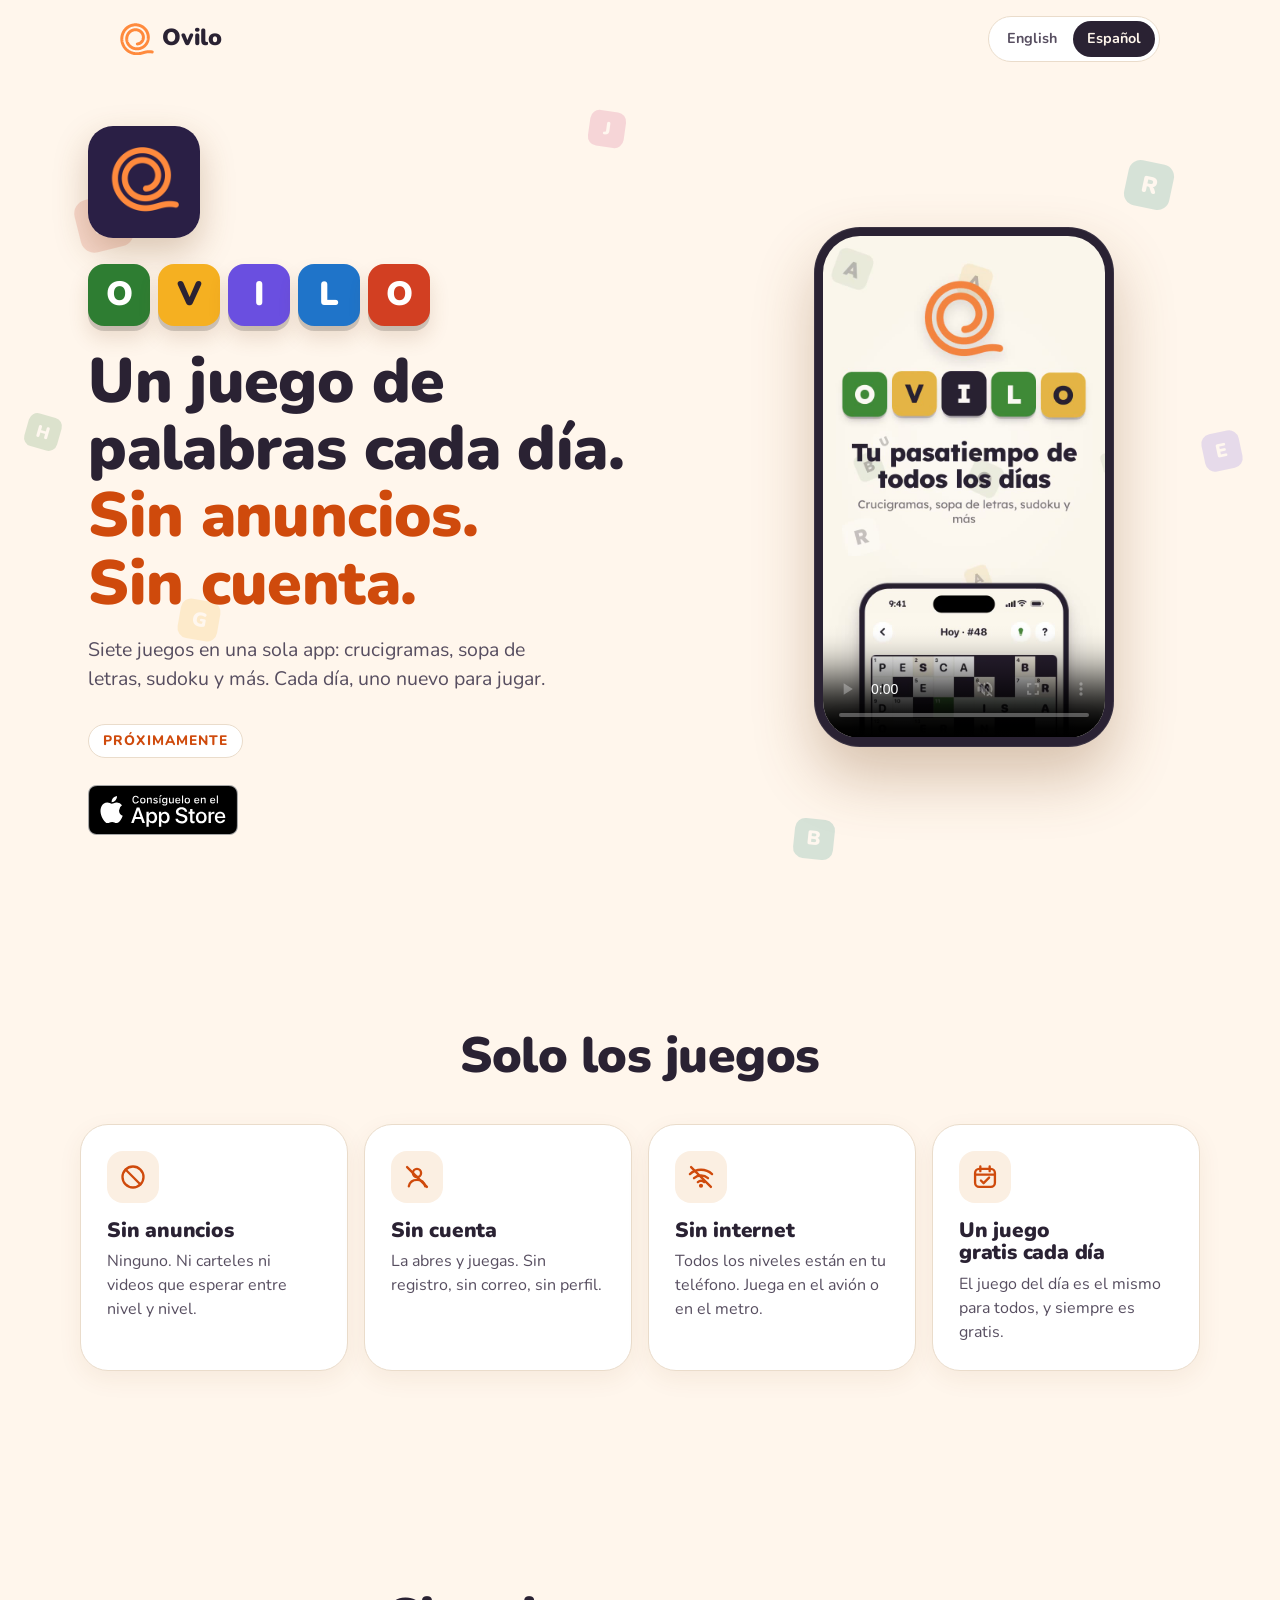
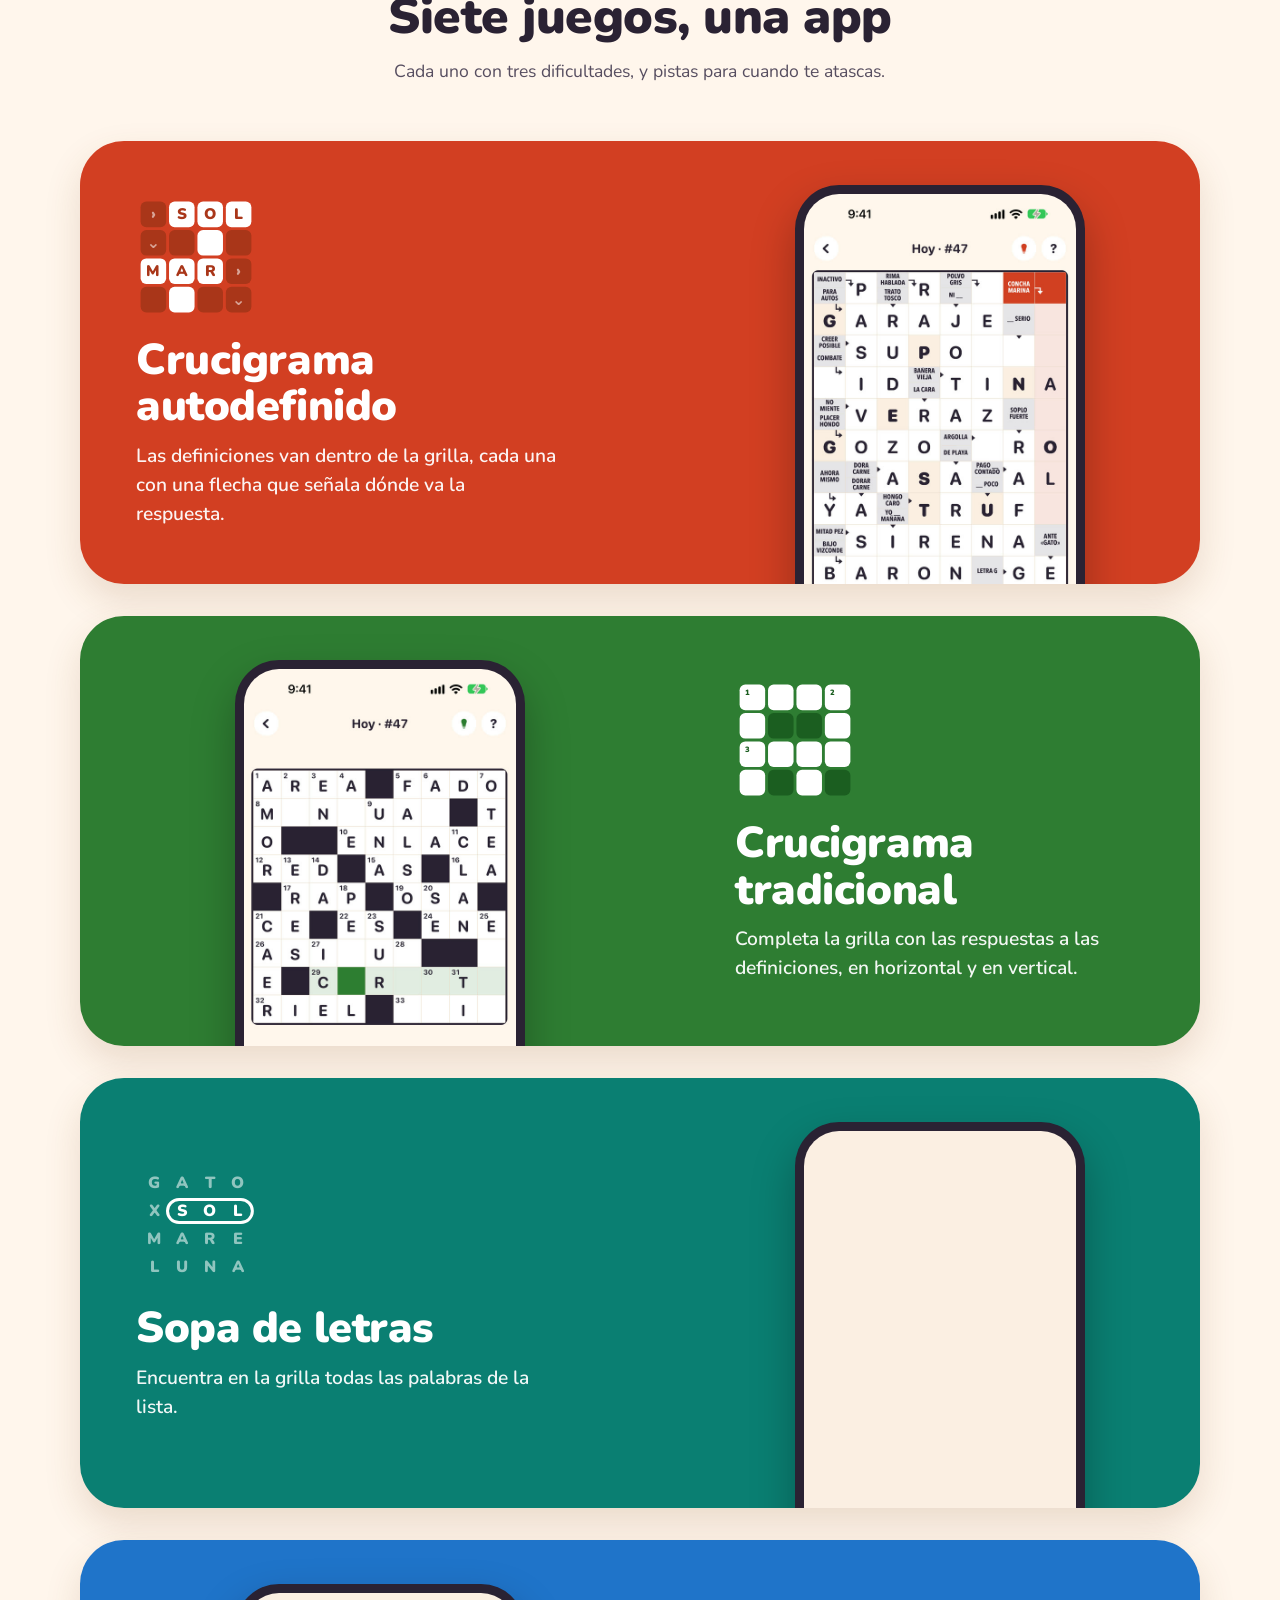
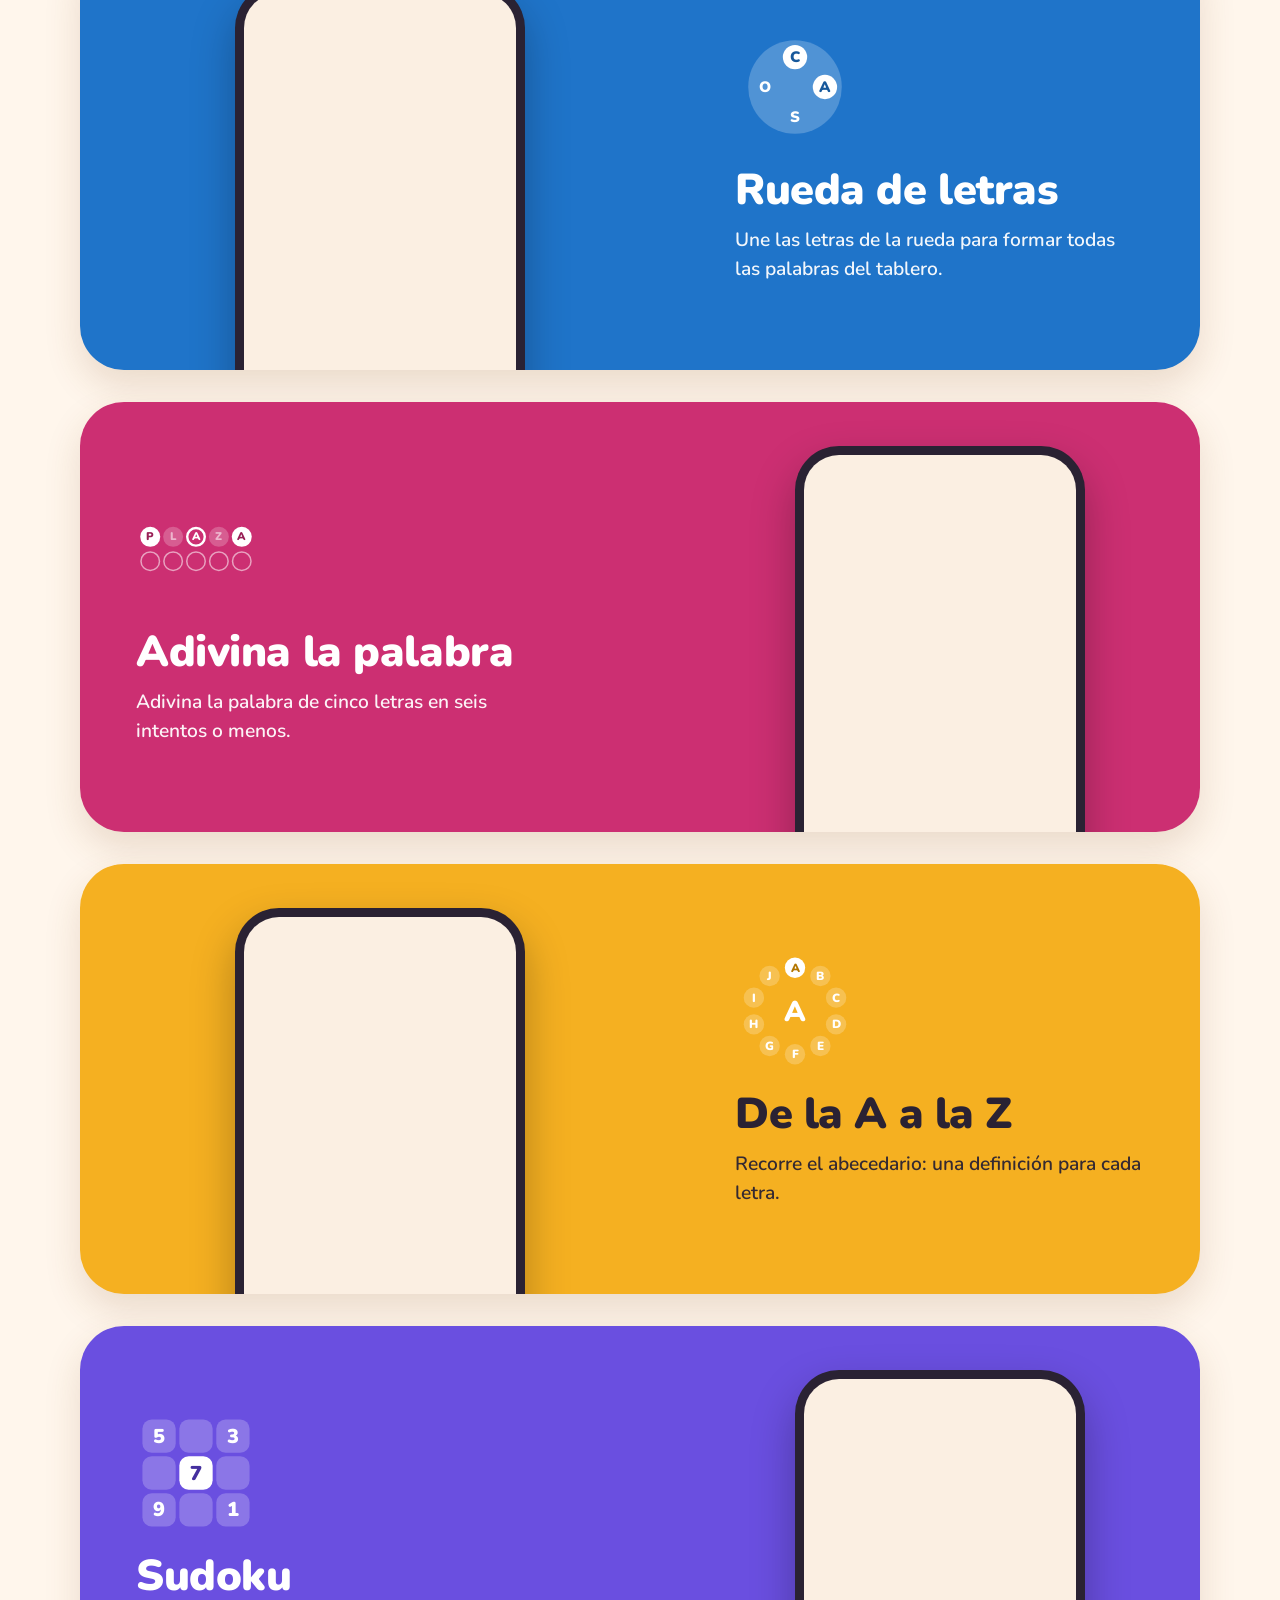
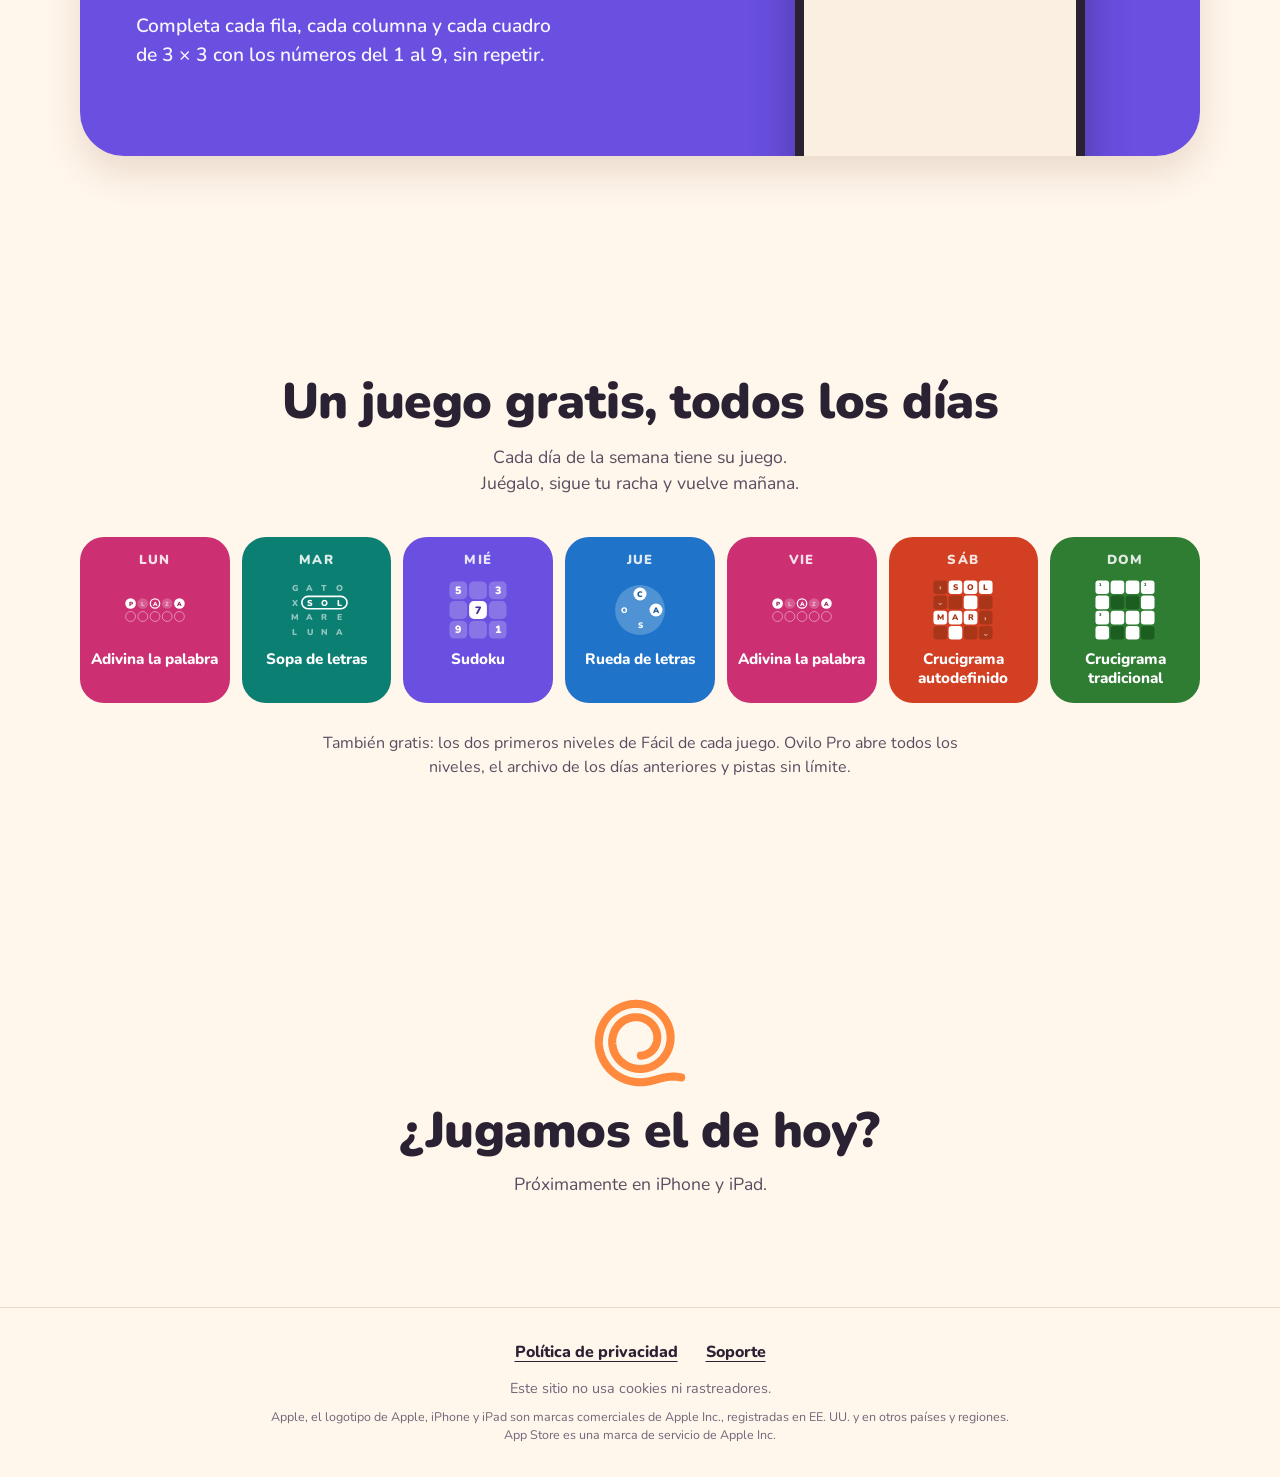
==== es/index.html @ 8417387c "Ovilo: sitio promocional en inglés y español (FO-580) Co-Authored-By: Claude Fable 5.2 <noreply@anth" ====
<!doctype html>
<html lang="es">
<head>
<meta charset="utf-8">
<meta name="viewport" content="width=device-width, initial-scale=1, viewport-fit=cover">
<title>Ovilo — Juegos de palabras para todos los días. Sin anuncios. Sin cuenta.</title>
<meta name="description" content="Siete juegos de palabras y números en una sola app para iPhone: crucigramas, sopa de letras, rueda de letras, adivina la palabra, de la A a la Z y sudoku. Sin anuncios, sin cuenta y sin internet.">
<meta name="theme-color" content="#FFF6EC" media="(prefers-color-scheme: light)">
<meta name="theme-color" content="#1A1622" media="(prefers-color-scheme: dark)">
<meta name="color-scheme" content="light dark">
<link rel="alternate" hreflang="en" href="https://ovilo.app/">
<link rel="alternate" hreflang="es" href="https://ovilo.app/es/">
<link rel="alternate" hreflang="x-default" href="https://ovilo.app/">
<meta property="og:type" content="website">
<meta property="og:title" content="Ovilo — Juegos de palabras para todos los días. Sin anuncios. Sin cuenta.">
<meta property="og:description" content="Siete juegos de palabras y números en una sola app para iPhone: crucigramas, sopa de letras, rueda de letras, adivina la palabra, de la A a la Z y sudoku. Sin anuncios, sin cuenta y sin internet.">
<meta property="og:image" content="https://ovilo.app/assets/img/og.png">
<meta name="twitter:card" content="summary_large_image">
<link rel="icon" href="../assets/img/favicon.png" type="image/png">
<link rel="apple-touch-icon" href="../assets/img/icon-180.png">
<link rel="preload" href="../assets/fonts/nunito-latin-wght-normal.woff2" as="font" type="font/woff2" crossorigin>
<link rel="stylesheet" href="../assets/site.css">
<script>
// El idioma del navegador manda la primera vez; después, el que la persona eligió en el selector.
(function () {
  var here = 'es', want;
  try { want = localStorage.getItem('ovilo-lang'); } catch (e) {}
  if (!want && here === 'en') want = /^es\b/i.test(navigator.language || '') ? 'es' : 'en';
  if (want && want !== here && !/[?&]stay\b/.test(location.search)) location.replace('../' + location.hash);
})();
</script>
</head>
<body>
<header class="top">
  <a class="brand" href="./" aria-label="Ovilo"><svg class="symbol" aria-hidden="true" focusable="false" xmlns="http://www.w3.org/2000/svg" viewBox="149 168 524 502"><path d="M416.0 490.6 L418.3 490.5 L420.7 490.3 L423.0 490.0 L425.3 489.7 L427.7 489.3 L430.0 488.9 L432.3 488.4 L434.7 487.8 L437.0 487.2 L439.3 486.5 L441.6 485.8 L443.9 485.0 L446.2 484.1 L448.4 483.2 L450.7 482.2 L452.9 481.2 L455.1 480.1 L457.3 478.9 L459.4 477.7 L461.5 476.4 L463.6 475.0 L465.7 473.6 L467.8 472.2 L469.8 470.7 L471.7 469.1 L473.7 467.5 L475.6 465.8 L477.5 464.1 L479.3 462.3 L481.1 460.5 L482.8 458.6 L484.5 456.6 L486.2 454.7 L487.8 452.6 L489.4 450.6 L490.9 448.4 L492.3 446.3 L493.7 444.1 L495.1 441.8 L496.4 439.5 L497.7 437.2 L498.8 434.8 L500.0 432.4 L501.1 430.0 L502.1 427.5 L503.0 425.0 L503.9 422.4 L504.8 419.9 L505.5 417.3 L506.2 414.7 L506.9 412.0 L507.4 409.3 L507.9 406.7 L508.4 403.9 L508.7 401.2 L509.0 398.5 L509.3 395.7 L509.4 392.9 L509.5 390.2 L509.6 387.4 L509.5 384.6 L509.4 381.8 L509.2 379.0 L508.9 376.2 L508.6 373.4 L508.2 370.5 L507.7 367.7 L507.1 365.0 L506.5 362.2 L505.8 359.4 L505.0 356.6 L504.2 353.9 L503.3 351.1 L502.3 348.4 L501.2 345.7 L500.1 343.0 L498.9 340.4 L497.6 337.7 L496.2 335.1 L494.8 332.5 L493.3 330.0 L491.8 327.5 L490.2 325.0 L488.5 322.5 L486.7 320.1 L484.9 317.8 L483.0 315.4 L481.1 313.1 L479.1 310.9 L477.0 308.7 L474.8 306.6 L472.7 304.5 L470.4 302.4 L468.1 300.4 L465.7 298.5 L463.3 296.6 L460.8 294.8 L458.3 293.0 L455.8 291.3 L453.1 289.7 L450.5 288.1 L447.7 286.6 L445.0 285.1 L442.2 283.7 L439.3 282.4 L436.5 281.2 L433.5 280.0 L430.6 278.9 L427.6 277.9 L424.6 276.9 L421.5 276.0 L418.4 275.2 L415.3 274.5 L412.2 273.9 L409.0 273.3 L405.8 272.8 L402.6 272.4 L399.4 272.1 L396.2 271.8 L392.9 271.6 L389.7 271.6 L386.4 271.6 L383.2 271.6 L379.9 271.8 L376.6 272.0 L373.3 272.4 L370.1 272.8 L366.8 273.3 L363.5 273.9 L360.3 274.5 L357.0 275.3 L353.8 276.1 L350.6 277.1 L347.4 278.1 L344.2 279.1 L341.0 280.3 L337.9 281.6 L334.8 282.9 L331.7 284.3 L328.6 285.8 L325.6 287.4 L322.6 289.1 L319.7 290.8 L316.8 292.6 L313.9 294.5 L311.1 296.5 L308.3 298.5 L305.6 300.6 L302.9 302.8 L300.2 305.1 L297.6 307.4 L295.1 309.8 L292.6 312.3 L290.2 314.9 L287.9 317.5 L285.6 320.2 L283.4 322.9 L281.2 325.7 L279.1 328.6 L277.1 331.5 L275.1 334.4 L273.2 337.5 L271.4 340.6 L269.7 343.7 L268.0 346.9 L266.4 350.1 L264.9 353.4 L263.5 356.7 L262.2 360.1 L260.9 363.5 L259.8 366.9 L258.7 370.4 L257.7 373.9 L256.8 377.5 L255.9 381.0 L255.2 384.6 L254.6 388.3 L254.0 391.9 L253.5 395.6 L253.2 399.3 L252.9 403.0 L252.7 406.7 L252.6 410.4 L252.6 414.2 L252.7 417.9 L252.9 421.7 L253.2 425.4 L253.6 429.2 L254.1 432.9 L254.7 436.6 L255.3 440.4 L256.1 444.1 L257.0 447.8 L257.9 451.5 L259.0 455.2 L260.2 458.8 L261.4 462.4 L262.7 466.0 L264.2 469.6 L265.7 473.1 L267.3 476.7 L269.0 480.1 L270.8 483.6 L272.7 487.0 L274.7 490.3 L276.8 493.6 L279.0 496.9 L281.2 500.1 L283.5 503.3 L285.9 506.4 L288.4 509.4 L291.0 512.4 L293.7 515.4 L296.4 518.2 L299.2 521.0 L302.1 523.8 L305.1 526.4 L308.1 529.0 L311.2 531.6 L314.4 534.0 L317.7 536.4 L321.0 538.7 L324.3 540.9 L327.8 543.0 L331.3 545.1 L334.8 547.0 L338.4 548.9 L342.1 550.7 L345.8 552.4 L349.6 554.0 L353.4 555.5 L357.2 556.9 L361.1 558.3 L365.0 559.5 L369.0 560.6 L373.0 561.7 L377.0 562.6 L381.1 563.4 L385.2 564.1 L389.3 564.8 L393.5 565.3 L397.6 565.7 L401.8 566.0 L406.0 566.2 L410.2 566.3 L414.4 566.3 L418.6 566.2 L422.8 566.0 L427.1 565.7 L431.3 565.2 L435.5 564.7 L439.7 564.0 L443.9 563.3 L448.1 562.4 L452.3 561.4 L456.4 560.3 L460.5 559.2 L464.6 557.9 L468.7 556.5 L472.8 555.0 L476.8 553.4 L480.8 551.6 L484.7 549.8 L488.6 547.9 L492.5 545.9 L496.3 543.8 L500.0 541.5 L503.8 539.2 L507.4 536.8 L511.0 534.3 L514.6 531.7 L518.1 529.0 L521.5 526.2 L524.8 523.3 L528.1 520.3 L531.3 517.3 L534.5 514.1 L537.5 510.9 L540.5 507.6 L543.4 504.2 L546.3 500.7 L549.0 497.2 L551.7 493.5 L554.2 489.8 L556.7 486.1 L559.1 482.2 L561.4 478.3 L563.6 474.4 L565.7 470.4 L567.7 466.3 L569.6 462.1 L571.4 457.9 L573.1 453.7 L574.7 449.4 L576.2 445.1 L577.6 440.7 L578.8 436.3 L580.0 431.8 L581.0 427.3 L582.0 422.8 L582.8 418.2 L583.5 413.6 L584.1 409.0 L584.5 404.4 L584.9 399.7 L585.1 395.1 L585.3 390.4 L585.3 385.7 L585.2 381.0 L584.9 376.3 L584.6 371.6 L584.1 366.9 L583.5 362.3 L582.8 357.6 L582.0 352.9 L581.0 348.3 L579.9 343.6 L578.7 339.0 L577.4 334.4 L576.0 329.9 L574.5 325.3 L572.8 320.8 L571.0 316.4 L569.2 312.0 L567.2 307.6 L565.0 303.2 L562.8 299.0 L560.5 294.7 L558.0 290.5 L555.5 286.4 L552.8 282.4 L550.0 278.4 L547.1 274.4 L544.1 270.6 L541.1 266.8 L537.9 263.0 L534.6 259.4 L531.2 255.8 L527.7 252.3 L524.2 248.9 L520.5 245.6 L516.8 242.4 L513.0 239.2 L509.0 236.2 L505.0 233.2 L501.0 230.4 L496.8 227.6 L492.6 225.0 L488.3 222.4 L483.9 220.0 L479.5 217.6 L475.0 215.4 L470.4 213.3 L465.8 211.3 L461.1 209.4 L456.4 207.6 L451.6 206.0 L446.8 204.5 L441.9 203.0 L437.0 201.8 L432.0 200.6 L427.0 199.5 L422.0 198.6 L416.9 197.8 L411.9 197.2 L406.8 196.6 L401.6 196.2 L396.5 195.9 L391.4 195.8 L386.2 195.8 L381.0 195.9 L375.9 196.1 L370.7 196.5 L365.5 197.0 L360.4 197.6 L355.2 198.4 L350.1 199.3 L345.0 200.3 L339.9 201.5 L334.8 202.8 L329.7 204.2 L324.7 205.7 L319.7 207.4 L314.8 209.2 L309.9 211.1 L305.0 213.2 L300.2 215.4 L295.4 217.7 L290.7 220.1 L286.0 222.7 L281.4 225.3 L276.9 228.1 L272.4 231.0 L268.0 234.1 L263.7 237.2 L259.4 240.5 L255.3 243.8 L251.2 247.3 L247.1 250.9 L243.2 254.6 L239.4 258.4 L235.6 262.3 L232.0 266.3 L228.4 270.4 L225.0 274.5 L221.6 278.8 L218.3 283.2 L215.2 287.6 L212.2 292.2 L209.2 296.8 L206.4 301.5 L203.7 306.3 L201.2 311.1 L198.7 316.0 L196.4 321.0 L194.2 326.1 L192.1 331.2 L190.1 336.3 L188.3 341.6 L186.6 346.8 L185.0 352.2 L183.6 357.5 L182.3 362.9 L181.1 368.4 L180.1 373.9 L179.2 379.4 L178.4 384.9 L177.8 390.5 L177.4 396.1 L177.0 401.7 L176.8 407.3 L176.8 413.0 L176.9 418.6 L177.1 424.3 L177.5 429.9 L178.0 435.5 L178.7 441.2 L179.5 446.8 L180.4 452.4 L181.5 458.0 L182.8 463.6 L184.2 469.1 L185.7 474.6 L187.3 480.1 L189.1 485.6 L191.1 491.0 L193.2 496.3 L195.4 501.6 L197.7 506.9 L200.2 512.1 L202.9 517.3 L205.6 522.3 L208.5 527.4 L211.5 532.3 L214.7 537.2 L217.9 542.0 L221.3 546.8 L224.9 551.4 L228.5 556.0 L232.3 560.4 L236.1 564.8 L240.1 569.1 L244.2 573.3 L248.5 577.4 L252.8 581.4 L257.2 585.3 L261.7 589.1 L266.4 592.8 L271.1 596.3 L275.9 599.8 L280.8 603.1 L285.8 606.3 L290.9 609.4 L296.1 612.3 L301.4 615.2 L306.7 617.9 L312.1 620.4 L317.6 622.8 L323.1 625.1 L328.7 627.3 L334.4 629.3 L340.1 631.2 L345.9 632.9 L351.7 634.5 L357.5 635.9 L363.5 637.2 L369.4 638.4 L375.4 639.4 L381.4 640.2 L387.4 640.9 L393.5 641.5 L399.6 641.9 L405.7 642.1 L411.8 642.2 L417.9 642.1 L424.0 641.9 L430.1 641.5 L436.3 641.0 L442.4 640.3 L445.3 639.9 L448.3 639.5 L451.3 639.1 L454.2 638.6 L457.2 638.1 L460.2 637.6 L463.1 637.0 L466.0 636.4 L469.0 635.8 L471.9 635.2 L474.8 634.5 L477.8 633.8 L480.7 633.1 L483.6 632.4 L486.5 631.7 L489.4 630.9 L492.3 630.2 L495.2 629.4 L498.1 628.6 L501.0 627.8 L503.9 627.0 L506.8 626.2 L509.7 625.4 L512.5 624.5 L515.4 623.7 L518.3 622.9 L521.2 622.1 L524.1 621.3 L527.0 620.5 L529.9 619.8 L532.8 619.1 L535.7 618.3 L538.6 617.7 L541.6 617.0 L544.5 616.4 L547.4 615.7 L550.4 615.2 L553.3 614.6 L556.3 614.1 L559.2 613.6 L562.2 613.1 L565.2 612.6 L568.1 612.2 L571.1 611.8 L574.1 611.5 L577.1 611.2 L580.1 610.9 L583.1 610.7 L586.1 610.4 L589.0 610.3 L592.0 610.1 L595.0 610.0 L598.0 610.0 L601.0 610.0 L604.0 610.0 L607.0 610.1 L610.0 610.2 L613.0 610.3 L616.0 610.5 L619.0 610.8 L622.0 611.1 L625.0 611.4 L628.0 611.8 L630.9 612.2 L633.9 612.7 L636.8 613.3 L639.8 613.8 L642.7 614.5 L645.6 615.2" fill="none" stroke="currentColor" stroke-width="46" stroke-linecap="round" stroke-linejoin="round"></path></svg><span>Ovilo</span></a>
  <nav class="langs" aria-label="Idioma">
    <a href="../" data-lang="en" lang="en">English</a>
    <a href="./" data-lang="es" lang="es" aria-current="page">Español</a>
  </nav>
</header>

<main>
  <section class="hero">
    <div class="floaters" aria-hidden="true"><span style="left:6%;top:14%;--s:54px;--r:-14deg;--g:#D23F22;--d:0s">A</span><span style="left:88%;top:10%;--s:46px;--r:12deg;--g:#0A7F72;--d:-1.7s">R</span><span style="left:14%;top:62%;--s:40px;--r:10deg;--g:#F5B021;--d:-3.4s">G</span><span style="left:80%;top:70%;--s:52px;--r:-9deg;--g:#1F74C9;--d:-5.1s">U</span><span style="left:46%;top:4%;--s:36px;--r:8deg;--g:#CC2F72;--d:-6.8s">J</span><span style="left:94%;top:42%;--s:38px;--r:-12deg;--g:#6A4FE0;--d:-8.5s">E</span><span style="left:2%;top:40%;--s:34px;--r:16deg;--g:#2E7D32;--d:-10.2s">H</span><span style="left:62%;top:88%;--s:40px;--r:6deg;--g:#0A7F72;--d:-11.9s">B</span></div>
    <div class="hero-text">
      <img class="app-icon" src="../assets/img/icon-256.png" width="112" height="112" alt="">
      <p class="wordmark" aria-label="Ovilo"><span aria-hidden="true" style="--g:#2E7D32;--on:#FFFFFF;--i:0">O</span><span aria-hidden="true" style="--g:#F5B021;--on:#2A2233;--i:1">V</span><span aria-hidden="true" style="--g:#6A4FE0;--on:#FFFFFF;--i:2">I</span><span aria-hidden="true" style="--g:#1F74C9;--on:#FFFFFF;--i:3">L</span><span aria-hidden="true" style="--g:#D23F22;--on:#FFFFFF;--i:4">O</span></p>
      <h1><span>Un juego de palabras cada día.</span> <span class="accent">Sin anuncios.</span> <span class="accent">Sin cuenta.</span></h1>
      <p class="sub">Siete juegos en una sola app: crucigramas, sopa de letras, sudoku y más. Cada día, uno nuevo para jugar.</p>
      <div class="store" aria-label="Próximamente en iPhone y iPad."><span class="soon">Próximamente</span><img class="badge" src="../assets/img/app-store-badge-es.svg" width="150" height="50" alt="Descárgalo en el App Store"></div>
    </div>
    <div class="hero-video">
      <div class="phone"><video class="screen" src="../assets/video/ovilo-promo-es.mp4" poster="../assets/video/poster.jpg" width="720" height="1280" autoplay muted loop playsinline controls preload="metadata" aria-label="Ovilo en 30 segundos"></video></div>
      
    </div>
  </section>

  <section class="why">
    <h2 class="reveal">Solo los juegos</h2>
    <ul class="why-grid">
      <li class="reveal" style="--i:0"><span class="why-icon"><svg viewBox="0 0 24 24" aria-hidden="true" focusable="false" fill="none" stroke="currentColor" stroke-width="2" stroke-linecap="round" stroke-linejoin="round"><circle cx="12" cy="12" r="9"/><path d="M5.6 5.6l12.8 12.8"/></svg></span><h3>Sin anuncios</h3><p>Ninguno. Ni carteles ni videos que esperar entre nivel y nivel.</p></li>
      <li class="reveal" style="--i:1"><span class="why-icon"><svg viewBox="0 0 24 24" aria-hidden="true" focusable="false" fill="none" stroke="currentColor" stroke-width="2" stroke-linecap="round" stroke-linejoin="round"><circle cx="12" cy="8.5" r="3.5"/><path d="M5 20c.8-3.6 3.6-5.5 7-5.5s6.2 1.9 7 5.5"/><path d="M3.5 3.5l17 17"/></svg></span><h3>Sin cuenta</h3><p>La abres y juegas. Sin registro, sin correo, sin perfil.</p></li>
      <li class="reveal" style="--i:2"><span class="why-icon"><svg viewBox="0 0 24 24" aria-hidden="true" focusable="false" fill="none" stroke="currentColor" stroke-width="2" stroke-linecap="round" stroke-linejoin="round"><path d="M2.5 9.5a14 14 0 0 1 19 0"/><path d="M6 13a9 9 0 0 1 12 0"/><path d="M9.3 16.4a4.2 4.2 0 0 1 5.4 0"/><circle cx="12" cy="19.5" r=".8" fill="currentColor"/><path d="M3.5 3.5l17 17"/></svg></span><h3>Sin internet</h3><p>Todos los niveles están en tu teléfono. Juega en el avión o en el metro.</p></li>
      <li class="reveal" style="--i:3"><span class="why-icon"><svg viewBox="0 0 24 24" aria-hidden="true" focusable="false" fill="none" stroke="currentColor" stroke-width="2" stroke-linecap="round" stroke-linejoin="round"><rect x="3.5" y="5" width="17" height="15.5" rx="3.5"/><path d="M8 3v4M16 3v4M3.5 10h17"/><path d="M8.5 15l2.3 2.3 4.7-4.8"/></svg></span><h3>Un juego gratis cada día</h3><p>El juego del día es el mismo para todos, y siempre es gratis.</p></li>
    </ul>
  </section>

  <section class="games">
    <h2 class="reveal">Siete juegos, una app</h2>
    <p class="lead reveal">Cada uno con tres dificultades, y pistas para cuando te atascas.</p>
    <div class="game-list">
      <article class="game reveal" style="--g:#D23F22;--deep:#A93619;--on:#FFFFFF">
        <div class="game-text">
          <svg class="art" viewBox="0 0 120 120" aria-hidden="true" focusable="false"><rect x="4.62" y="4.62" width="25.53" height="25.53" rx="5.62" fill="#A93619"/><text x="17.38" y="17.38" font-size="15.83" fill="rgba(255,255,255,.55)" text-anchor="middle" dominant-baseline="central">›</text><rect x="33.03" y="4.62" width="25.53" height="25.53" rx="5.62" fill="#FFFFFF"/><text x="45.79" y="17.38" font-size="15.32" fill="#A93619" text-anchor="middle" dominant-baseline="central">S</text><rect x="61.44" y="4.62" width="25.53" height="25.53" rx="5.62" fill="#FFFFFF"/><text x="74.21" y="17.38" font-size="15.32" fill="#A93619" text-anchor="middle" dominant-baseline="central">O</text><rect x="89.85" y="4.62" width="25.53" height="25.53" rx="5.62" fill="#FFFFFF"/><text x="102.62" y="17.38" font-size="15.32" fill="#A93619" text-anchor="middle" dominant-baseline="central">L</text><rect x="4.62" y="33.03" width="25.53" height="25.53" rx="5.62" fill="#A93619"/><text x="17.38" y="45.79" font-size="15.83" fill="rgba(255,255,255,.55)" text-anchor="middle" dominant-baseline="central">⌄</text><rect x="33.03" y="33.03" width="25.53" height="25.53" rx="5.62" fill="#A93619"/><rect x="61.44" y="33.03" width="25.53" height="25.53" rx="5.62" fill="#FFFFFF"/><rect x="89.85" y="33.03" width="25.53" height="25.53" rx="5.62" fill="#A93619"/><rect x="4.62" y="61.44" width="25.53" height="25.53" rx="5.62" fill="#FFFFFF"/><text x="17.38" y="74.21" font-size="15.32" fill="#A93619" text-anchor="middle" dominant-baseline="central">M</text><rect x="33.03" y="61.44" width="25.53" height="25.53" rx="5.62" fill="#FFFFFF"/><text x="45.79" y="74.21" font-size="15.32" fill="#A93619" text-anchor="middle" dominant-baseline="central">A</text><rect x="61.44" y="61.44" width="25.53" height="25.53" rx="5.62" fill="#FFFFFF"/><text x="74.21" y="74.21" font-size="15.32" fill="#A93619" text-anchor="middle" dominant-baseline="central">R</text><rect x="89.85" y="61.44" width="25.53" height="25.53" rx="5.62" fill="#A93619"/><text x="102.62" y="74.21" font-size="15.83" fill="rgba(255,255,255,.55)" text-anchor="middle" dominant-baseline="central">›</text><rect x="4.62" y="89.85" width="25.53" height="25.53" rx="5.62" fill="#A93619"/><rect x="33.03" y="89.85" width="25.53" height="25.53" rx="5.62" fill="#FFFFFF"/><rect x="61.44" y="89.85" width="25.53" height="25.53" rx="5.62" fill="#A93619"/><rect x="89.85" y="89.85" width="25.53" height="25.53" rx="5.62" fill="#A93619"/><text x="102.62" y="102.62" font-size="15.83" fill="rgba(255,255,255,.55)" text-anchor="middle" dominant-baseline="central">⌄</text></svg>
          <h3>Crucigrama autodefinido</h3>
          <p>Las definiciones van dentro de la grilla, cada una con una flecha que señala dónde va la respuesta.</p>
        </div>
        <div class="game-shot">
          <div class="phone"><img class="screen" src="../assets/shots/es/crosswordAuto.jpg" width="600" height="1304" loading="lazy" decoding="async" alt="Ovilo en el iPhone: Crucigrama autodefinido"></div>
        </div>
      </article>
      <article class="game reveal flip" style="--g:#2E7D32;--deep:#1B5E20;--on:#FFFFFF">
        <div class="game-text">
          <svg class="art" viewBox="0 0 120 120" aria-hidden="true" focusable="false"><rect x="4.62" y="4.62" width="25.53" height="25.53" rx="5.62" fill="#FFFFFF"/><text x="12.28" y="12.28" font-size="7.66" fill="#1B5E20" text-anchor="middle" dominant-baseline="central">1</text><rect x="33.03" y="4.62" width="25.53" height="25.53" rx="5.62" fill="#FFFFFF"/><rect x="61.44" y="4.62" width="25.53" height="25.53" rx="5.62" fill="#FFFFFF"/><rect x="89.85" y="4.62" width="25.53" height="25.53" rx="5.62" fill="#FFFFFF"/><text x="97.51" y="12.28" font-size="7.66" fill="#1B5E20" text-anchor="middle" dominant-baseline="central">2</text><rect x="4.62" y="33.03" width="25.53" height="25.53" rx="5.62" fill="#FFFFFF"/><rect x="33.03" y="33.03" width="25.53" height="25.53" rx="5.62" fill="#1B5E20"/><rect x="61.44" y="33.03" width="25.53" height="25.53" rx="5.62" fill="#1B5E20"/><rect x="89.85" y="33.03" width="25.53" height="25.53" rx="5.62" fill="#FFFFFF"/><rect x="4.62" y="61.44" width="25.53" height="25.53" rx="5.62" fill="#FFFFFF"/><text x="12.28" y="69.1" font-size="7.66" fill="#1B5E20" text-anchor="middle" dominant-baseline="central">3</text><rect x="33.03" y="61.44" width="25.53" height="25.53" rx="5.62" fill="#FFFFFF"/><rect x="61.44" y="61.44" width="25.53" height="25.53" rx="5.62" fill="#FFFFFF"/><rect x="89.85" y="61.44" width="25.53" height="25.53" rx="5.62" fill="#FFFFFF"/><rect x="4.62" y="89.85" width="25.53" height="25.53" rx="5.62" fill="#FFFFFF"/><rect x="33.03" y="89.85" width="25.53" height="25.53" rx="5.62" fill="#1B5E20"/><rect x="61.44" y="89.85" width="25.53" height="25.53" rx="5.62" fill="#FFFFFF"/><rect x="89.85" y="89.85" width="25.53" height="25.53" rx="5.62" fill="#1B5E20"/></svg>
          <h3>Crucigrama tradicional</h3>
          <p>Completa la grilla con las respuestas a las definiciones, en horizontal y en vertical.</p>
        </div>
        <div class="game-shot">
          <div class="phone"><img class="screen" src="../assets/shots/es/crosswordClassic.jpg" width="600" height="1304" loading="lazy" decoding="async" alt="Ovilo en el iPhone: Crucigrama tradicional"></div>
        </div>
      </article>
      <article class="game reveal" style="--g:#0A7F72;--deep:#086358;--on:#FFFFFF">
        <div class="game-text">
          <svg class="art" viewBox="0 0 120 120" aria-hidden="true" focusable="false"><text x="18.17" y="18.17" font-size="16.17" fill="rgba(255,255,255,.55)" text-anchor="middle" dominant-baseline="central">G</text><text x="46.06" y="18.17" font-size="16.17" fill="rgba(255,255,255,.55)" text-anchor="middle" dominant-baseline="central">A</text><text x="73.94" y="18.17" font-size="16.17" fill="rgba(255,255,255,.55)" text-anchor="middle" dominant-baseline="central">T</text><text x="101.83" y="18.17" font-size="16.17" fill="rgba(255,255,255,.55)" text-anchor="middle" dominant-baseline="central">O</text><text x="18.17" y="46.06" font-size="16.17" fill="rgba(255,255,255,.55)" text-anchor="middle" dominant-baseline="central">X</text><text x="46.06" y="46.06" font-size="16.17" fill="#FFFFFF" text-anchor="middle" dominant-baseline="central">S</text><text x="73.94" y="46.06" font-size="16.17" fill="#FFFFFF" text-anchor="middle" dominant-baseline="central">O</text><text x="101.83" y="46.06" font-size="16.17" fill="#FFFFFF" text-anchor="middle" dominant-baseline="central">L</text><text x="18.17" y="73.94" font-size="16.17" fill="rgba(255,255,255,.55)" text-anchor="middle" dominant-baseline="central">M</text><text x="46.06" y="73.94" font-size="16.17" fill="rgba(255,255,255,.55)" text-anchor="middle" dominant-baseline="central">A</text><text x="73.94" y="73.94" font-size="16.17" fill="rgba(255,255,255,.55)" text-anchor="middle" dominant-baseline="central">R</text><text x="101.83" y="73.94" font-size="16.17" fill="rgba(255,255,255,.55)" text-anchor="middle" dominant-baseline="central">E</text><text x="18.17" y="101.83" font-size="16.17" fill="rgba(255,255,255,.55)" text-anchor="middle" dominant-baseline="central">L</text><text x="46.06" y="101.83" font-size="16.17" fill="rgba(255,255,255,.55)" text-anchor="middle" dominant-baseline="central">U</text><text x="73.94" y="101.83" font-size="16.17" fill="rgba(255,255,255,.55)" text-anchor="middle" dominant-baseline="central">N</text><text x="101.83" y="101.83" font-size="16.17" fill="rgba(255,255,255,.55)" text-anchor="middle" dominant-baseline="central">A</text><rect x="31.51" y="34.51" width="84.86" height="23.09" rx="11.54" fill="none" stroke="#FFFFFF" stroke-width="3"/></svg>
          <h3>Sopa de letras</h3>
          <p>Encuentra en la grilla todas las palabras de la lista.</p>
        </div>
        <div class="game-shot">
          <div class="phone"><img class="screen" src="../assets/shots/es/wordsearch.jpg" width="600" height="1304" loading="lazy" decoding="async" alt="Ovilo en el iPhone: Sopa de letras"></div>
        </div>
      </article>
      <article class="game reveal flip" style="--g:#1F74C9;--deep:#17589B;--on:#FFFFFF">
        <div class="game-text">
          <svg class="art" viewBox="0 0 120 120" aria-hidden="true" focusable="false"><circle cx="60" cy="60" r="46.8" fill="rgba(255,255,255,.22)"/><circle cx="60" cy="30.05" r="12.17" fill="#FFFFFF"/><text x="60" y="30.05" font-size="15.09" fill="#17589B" text-anchor="middle" dominant-baseline="central">C</text><circle cx="89.95" cy="60" r="12.17" fill="#FFFFFF"/><text x="89.95" y="60" font-size="15.09" fill="#17589B" text-anchor="middle" dominant-baseline="central">A</text><text x="60" y="89.95" font-size="15.09" fill="#FFFFFF" text-anchor="middle" dominant-baseline="central">S</text><text x="30.05" y="60" font-size="15.09" fill="#FFFFFF" text-anchor="middle" dominant-baseline="central">O</text></svg>
          <h3>Rueda de letras</h3>
          <p>Une las letras de la rueda para formar todas las palabras del tablero.</p>
        </div>
        <div class="game-shot">
          <div class="phone"><img class="screen" src="../assets/shots/es/wordconnect.jpg" width="600" height="1304" loading="lazy" decoding="async" alt="Ovilo en el iPhone: Rueda de letras"></div>
        </div>
      </article>
      <article class="game reveal" style="--g:#CC2F72;--deep:#981F55;--on:#FFFFFF">
        <div class="game-text">
          <svg class="art" viewBox="0 0 120 120" aria-hidden="true" focusable="false"><circle cx="14.24" cy="47.84" r="10" fill="#FFFFFF"/><text x="14.24" y="47.84" font-size="11.2" fill="#981F55" text-anchor="middle" dominant-baseline="central">P</text><circle cx="14.24" cy="72.16" r="9.25" fill="none" stroke="rgba(255,255,255,.55)" stroke-width="1.5"/><circle cx="37.12" cy="47.84" r="10" fill="rgba(255,255,255,.22)"/><text x="37.12" y="47.84" font-size="11.2" fill="rgba(255,255,255,.55)" text-anchor="middle" dominant-baseline="central">L</text><circle cx="37.12" cy="72.16" r="9.25" fill="none" stroke="rgba(255,255,255,.55)" stroke-width="1.5"/><circle cx="60" cy="47.84" r="8.8" fill="none" stroke="#FFFFFF" stroke-width="2.4"/><text x="60" y="47.84" font-size="11.2" fill="#FFFFFF" text-anchor="middle" dominant-baseline="central">A</text><circle cx="60" cy="72.16" r="9.25" fill="none" stroke="rgba(255,255,255,.55)" stroke-width="1.5"/><circle cx="82.88" cy="47.84" r="10" fill="rgba(255,255,255,.22)"/><text x="82.88" y="47.84" font-size="11.2" fill="rgba(255,255,255,.55)" text-anchor="middle" dominant-baseline="central">Z</text><circle cx="82.88" cy="72.16" r="9.25" fill="none" stroke="rgba(255,255,255,.55)" stroke-width="1.5"/><circle cx="105.76" cy="47.84" r="10" fill="#FFFFFF"/><text x="105.76" y="47.84" font-size="11.2" fill="#981F55" text-anchor="middle" dominant-baseline="central">A</text><circle cx="105.76" cy="72.16" r="9.25" fill="none" stroke="rgba(255,255,255,.55)" stroke-width="1.5"/></svg>
          <h3>Adivina la palabra</h3>
          <p>Adivina la palabra de cinco letras en seis intentos o menos.</p>
        </div>
        <div class="game-shot">
          <div class="phone"><img class="screen" src="../assets/shots/es/wordguess.jpg" width="600" height="1304" loading="lazy" decoding="async" alt="Ovilo en el iPhone: Adivina la palabra"></div>
        </div>
      </article>
      <article class="game reveal flip" style="--g:#F5B021;--deep:#B37600;--on:#2A2233">
        <div class="game-text">
          <svg class="art" viewBox="0 0 120 120" aria-hidden="true" focusable="false"><circle cx="60" cy="16.8" r="10.2" fill="#FFFFFF"/><text x="60" y="16.8" font-size="11.83" fill="#B37600" text-anchor="middle" dominant-baseline="central">A</text><circle cx="85.39" cy="25.05" r="10.2" fill="rgba(255,255,255,.22)"/><text x="85.39" y="25.05" font-size="11.83" fill="#FFFFFF" text-anchor="middle" dominant-baseline="central">B</text><circle cx="101.09" cy="46.65" r="10.2" fill="rgba(255,255,255,.22)"/><text x="101.09" y="46.65" font-size="11.83" fill="#FFFFFF" text-anchor="middle" dominant-baseline="central">C</text><circle cx="101.09" cy="73.35" r="10.2" fill="rgba(255,255,255,.22)"/><text x="101.09" y="73.35" font-size="11.83" fill="#FFFFFF" text-anchor="middle" dominant-baseline="central">D</text><circle cx="85.39" cy="94.95" r="10.2" fill="rgba(255,255,255,.22)"/><text x="85.39" y="94.95" font-size="11.83" fill="#FFFFFF" text-anchor="middle" dominant-baseline="central">E</text><circle cx="60" cy="103.2" r="10.2" fill="rgba(255,255,255,.22)"/><text x="60" y="103.2" font-size="11.83" fill="#FFFFFF" text-anchor="middle" dominant-baseline="central">F</text><circle cx="34.61" cy="94.95" r="10.2" fill="rgba(255,255,255,.22)"/><text x="34.61" y="94.95" font-size="11.83" fill="#FFFFFF" text-anchor="middle" dominant-baseline="central">G</text><circle cx="18.91" cy="73.35" r="10.2" fill="rgba(255,255,255,.22)"/><text x="18.91" y="73.35" font-size="11.83" fill="#FFFFFF" text-anchor="middle" dominant-baseline="central">H</text><circle cx="18.91" cy="46.65" r="10.2" fill="rgba(255,255,255,.22)"/><text x="18.91" y="46.65" font-size="11.83" fill="#FFFFFF" text-anchor="middle" dominant-baseline="central">I</text><circle cx="34.61" cy="25.05" r="10.2" fill="rgba(255,255,255,.22)"/><text x="34.61" y="25.05" font-size="11.83" fill="#FFFFFF" text-anchor="middle" dominant-baseline="central">J</text><text x="60" y="60" font-size="28.56" fill="#FFFFFF" text-anchor="middle" dominant-baseline="central">A</text></svg>
          <h3>De la A a la Z</h3>
          <p>Recorre el abecedario: una definición para cada letra.</p>
        </div>
        <div class="game-shot">
          <div class="phone"><img class="screen" src="../assets/shots/es/alphabet.jpg" width="600" height="1304" loading="lazy" decoding="async" alt="Ovilo en el iPhone: De la A a la Z"></div>
        </div>
      </article>
      <article class="game reveal" style="--g:#6A4FE0;--deep:#45309F;--on:#FFFFFF">
        <div class="game-text">
          <svg class="art" viewBox="0 0 120 120" aria-hidden="true" focusable="false"><rect x="6.4" y="6.4" width="33.33" height="33.33" rx="9.33" fill="rgba(255,255,255,.22)"/><text x="23.07" y="23.07" font-size="20" fill="#FFFFFF" text-anchor="middle" dominant-baseline="central">5</text><rect x="43.33" y="6.4" width="33.33" height="33.33" rx="9.33" fill="rgba(255,255,255,.22)"/><rect x="80.27" y="6.4" width="33.33" height="33.33" rx="9.33" fill="rgba(255,255,255,.22)"/><text x="96.93" y="23.07" font-size="20" fill="#FFFFFF" text-anchor="middle" dominant-baseline="central">3</text><rect x="6.4" y="43.33" width="33.33" height="33.33" rx="9.33" fill="rgba(255,255,255,.22)"/><rect x="43.33" y="43.33" width="33.33" height="33.33" rx="9.33" fill="#FFFFFF"/><text x="60" y="60" font-size="20" fill="#45309F" text-anchor="middle" dominant-baseline="central">7</text><rect x="80.27" y="43.33" width="33.33" height="33.33" rx="9.33" fill="rgba(255,255,255,.22)"/><rect x="6.4" y="80.27" width="33.33" height="33.33" rx="9.33" fill="rgba(255,255,255,.22)"/><text x="23.07" y="96.93" font-size="20" fill="#FFFFFF" text-anchor="middle" dominant-baseline="central">9</text><rect x="43.33" y="80.27" width="33.33" height="33.33" rx="9.33" fill="rgba(255,255,255,.22)"/><rect x="80.27" y="80.27" width="33.33" height="33.33" rx="9.33" fill="rgba(255,255,255,.22)"/><text x="96.93" y="96.93" font-size="20" fill="#FFFFFF" text-anchor="middle" dominant-baseline="central">1</text></svg>
          <h3>Sudoku</h3>
          <p>Completa cada fila, cada columna y cada cuadro de 3 × 3 con los números del 1 al 9, sin repetir.</p>
        </div>
        <div class="game-shot">
          <div class="phone"><img class="screen" src="../assets/shots/es/sudoku.jpg" width="600" height="1304" loading="lazy" decoding="async" alt="Ovilo en el iPhone: Sudoku"></div>
        </div>
      </article>
    </div>
  </section>

  <section class="week">
    <h2 class="reveal">Un juego gratis, todos los días</h2>
    <p class="lead reveal">Cada día de la semana tiene su juego. Juégalo, sigue tu racha y vuelve mañana.</p>
    <ol class="week-row reveal">
        <li style="--g:#CC2F72;--deep:#981F55;--on:#FFFFFF"><span class="day">Lun</span><svg class="art" viewBox="0 0 120 120" aria-hidden="true" focusable="false"><circle cx="14.24" cy="47.84" r="10" fill="#FFFFFF"/><text x="14.24" y="47.84" font-size="11.2" fill="#981F55" text-anchor="middle" dominant-baseline="central">P</text><circle cx="14.24" cy="72.16" r="9.25" fill="none" stroke="rgba(255,255,255,.55)" stroke-width="1.5"/><circle cx="37.12" cy="47.84" r="10" fill="rgba(255,255,255,.22)"/><text x="37.12" y="47.84" font-size="11.2" fill="rgba(255,255,255,.55)" text-anchor="middle" dominant-baseline="central">L</text><circle cx="37.12" cy="72.16" r="9.25" fill="none" stroke="rgba(255,255,255,.55)" stroke-width="1.5"/><circle cx="60" cy="47.84" r="8.8" fill="none" stroke="#FFFFFF" stroke-width="2.4"/><text x="60" y="47.84" font-size="11.2" fill="#FFFFFF" text-anchor="middle" dominant-baseline="central">A</text><circle cx="60" cy="72.16" r="9.25" fill="none" stroke="rgba(255,255,255,.55)" stroke-width="1.5"/><circle cx="82.88" cy="47.84" r="10" fill="rgba(255,255,255,.22)"/><text x="82.88" y="47.84" font-size="11.2" fill="rgba(255,255,255,.55)" text-anchor="middle" dominant-baseline="central">Z</text><circle cx="82.88" cy="72.16" r="9.25" fill="none" stroke="rgba(255,255,255,.55)" stroke-width="1.5"/><circle cx="105.76" cy="47.84" r="10" fill="#FFFFFF"/><text x="105.76" y="47.84" font-size="11.2" fill="#981F55" text-anchor="middle" dominant-baseline="central">A</text><circle cx="105.76" cy="72.16" r="9.25" fill="none" stroke="rgba(255,255,255,.55)" stroke-width="1.5"/></svg><span class="day-game">Adivina la palabra</span></li>
        <li style="--g:#0A7F72;--deep:#086358;--on:#FFFFFF"><span class="day">Mar</span><svg class="art" viewBox="0 0 120 120" aria-hidden="true" focusable="false"><text x="18.17" y="18.17" font-size="16.17" fill="rgba(255,255,255,.55)" text-anchor="middle" dominant-baseline="central">G</text><text x="46.06" y="18.17" font-size="16.17" fill="rgba(255,255,255,.55)" text-anchor="middle" dominant-baseline="central">A</text><text x="73.94" y="18.17" font-size="16.17" fill="rgba(255,255,255,.55)" text-anchor="middle" dominant-baseline="central">T</text><text x="101.83" y="18.17" font-size="16.17" fill="rgba(255,255,255,.55)" text-anchor="middle" dominant-baseline="central">O</text><text x="18.17" y="46.06" font-size="16.17" fill="rgba(255,255,255,.55)" text-anchor="middle" dominant-baseline="central">X</text><text x="46.06" y="46.06" font-size="16.17" fill="#FFFFFF" text-anchor="middle" dominant-baseline="central">S</text><text x="73.94" y="46.06" font-size="16.17" fill="#FFFFFF" text-anchor="middle" dominant-baseline="central">O</text><text x="101.83" y="46.06" font-size="16.17" fill="#FFFFFF" text-anchor="middle" dominant-baseline="central">L</text><text x="18.17" y="73.94" font-size="16.17" fill="rgba(255,255,255,.55)" text-anchor="middle" dominant-baseline="central">M</text><text x="46.06" y="73.94" font-size="16.17" fill="rgba(255,255,255,.55)" text-anchor="middle" dominant-baseline="central">A</text><text x="73.94" y="73.94" font-size="16.17" fill="rgba(255,255,255,.55)" text-anchor="middle" dominant-baseline="central">R</text><text x="101.83" y="73.94" font-size="16.17" fill="rgba(255,255,255,.55)" text-anchor="middle" dominant-baseline="central">E</text><text x="18.17" y="101.83" font-size="16.17" fill="rgba(255,255,255,.55)" text-anchor="middle" dominant-baseline="central">L</text><text x="46.06" y="101.83" font-size="16.17" fill="rgba(255,255,255,.55)" text-anchor="middle" dominant-baseline="central">U</text><text x="73.94" y="101.83" font-size="16.17" fill="rgba(255,255,255,.55)" text-anchor="middle" dominant-baseline="central">N</text><text x="101.83" y="101.83" font-size="16.17" fill="rgba(255,255,255,.55)" text-anchor="middle" dominant-baseline="central">A</text><rect x="31.51" y="34.51" width="84.86" height="23.09" rx="11.54" fill="none" stroke="#FFFFFF" stroke-width="3"/></svg><span class="day-game">Sopa de letras</span></li>
        <li style="--g:#6A4FE0;--deep:#45309F;--on:#FFFFFF"><span class="day">Mié</span><svg class="art" viewBox="0 0 120 120" aria-hidden="true" focusable="false"><rect x="6.4" y="6.4" width="33.33" height="33.33" rx="9.33" fill="rgba(255,255,255,.22)"/><text x="23.07" y="23.07" font-size="20" fill="#FFFFFF" text-anchor="middle" dominant-baseline="central">5</text><rect x="43.33" y="6.4" width="33.33" height="33.33" rx="9.33" fill="rgba(255,255,255,.22)"/><rect x="80.27" y="6.4" width="33.33" height="33.33" rx="9.33" fill="rgba(255,255,255,.22)"/><text x="96.93" y="23.07" font-size="20" fill="#FFFFFF" text-anchor="middle" dominant-baseline="central">3</text><rect x="6.4" y="43.33" width="33.33" height="33.33" rx="9.33" fill="rgba(255,255,255,.22)"/><rect x="43.33" y="43.33" width="33.33" height="33.33" rx="9.33" fill="#FFFFFF"/><text x="60" y="60" font-size="20" fill="#45309F" text-anchor="middle" dominant-baseline="central">7</text><rect x="80.27" y="43.33" width="33.33" height="33.33" rx="9.33" fill="rgba(255,255,255,.22)"/><rect x="6.4" y="80.27" width="33.33" height="33.33" rx="9.33" fill="rgba(255,255,255,.22)"/><text x="23.07" y="96.93" font-size="20" fill="#FFFFFF" text-anchor="middle" dominant-baseline="central">9</text><rect x="43.33" y="80.27" width="33.33" height="33.33" rx="9.33" fill="rgba(255,255,255,.22)"/><rect x="80.27" y="80.27" width="33.33" height="33.33" rx="9.33" fill="rgba(255,255,255,.22)"/><text x="96.93" y="96.93" font-size="20" fill="#FFFFFF" text-anchor="middle" dominant-baseline="central">1</text></svg><span class="day-game">Sudoku</span></li>
        <li style="--g:#1F74C9;--deep:#17589B;--on:#FFFFFF"><span class="day">Jue</span><svg class="art" viewBox="0 0 120 120" aria-hidden="true" focusable="false"><circle cx="60" cy="60" r="46.8" fill="rgba(255,255,255,.22)"/><circle cx="60" cy="30.05" r="12.17" fill="#FFFFFF"/><text x="60" y="30.05" font-size="15.09" fill="#17589B" text-anchor="middle" dominant-baseline="central">C</text><circle cx="89.95" cy="60" r="12.17" fill="#FFFFFF"/><text x="89.95" y="60" font-size="15.09" fill="#17589B" text-anchor="middle" dominant-baseline="central">A</text><text x="60" y="89.95" font-size="15.09" fill="#FFFFFF" text-anchor="middle" dominant-baseline="central">S</text><text x="30.05" y="60" font-size="15.09" fill="#FFFFFF" text-anchor="middle" dominant-baseline="central">O</text></svg><span class="day-game">Rueda de letras</span></li>
        <li style="--g:#CC2F72;--deep:#981F55;--on:#FFFFFF"><span class="day">Vie</span><svg class="art" viewBox="0 0 120 120" aria-hidden="true" focusable="false"><circle cx="14.24" cy="47.84" r="10" fill="#FFFFFF"/><text x="14.24" y="47.84" font-size="11.2" fill="#981F55" text-anchor="middle" dominant-baseline="central">P</text><circle cx="14.24" cy="72.16" r="9.25" fill="none" stroke="rgba(255,255,255,.55)" stroke-width="1.5"/><circle cx="37.12" cy="47.84" r="10" fill="rgba(255,255,255,.22)"/><text x="37.12" y="47.84" font-size="11.2" fill="rgba(255,255,255,.55)" text-anchor="middle" dominant-baseline="central">L</text><circle cx="37.12" cy="72.16" r="9.25" fill="none" stroke="rgba(255,255,255,.55)" stroke-width="1.5"/><circle cx="60" cy="47.84" r="8.8" fill="none" stroke="#FFFFFF" stroke-width="2.4"/><text x="60" y="47.84" font-size="11.2" fill="#FFFFFF" text-anchor="middle" dominant-baseline="central">A</text><circle cx="60" cy="72.16" r="9.25" fill="none" stroke="rgba(255,255,255,.55)" stroke-width="1.5"/><circle cx="82.88" cy="47.84" r="10" fill="rgba(255,255,255,.22)"/><text x="82.88" y="47.84" font-size="11.2" fill="rgba(255,255,255,.55)" text-anchor="middle" dominant-baseline="central">Z</text><circle cx="82.88" cy="72.16" r="9.25" fill="none" stroke="rgba(255,255,255,.55)" stroke-width="1.5"/><circle cx="105.76" cy="47.84" r="10" fill="#FFFFFF"/><text x="105.76" y="47.84" font-size="11.2" fill="#981F55" text-anchor="middle" dominant-baseline="central">A</text><circle cx="105.76" cy="72.16" r="9.25" fill="none" stroke="rgba(255,255,255,.55)" stroke-width="1.5"/></svg><span class="day-game">Adivina la palabra</span></li>
        <li style="--g:#D23F22;--deep:#A93619;--on:#FFFFFF"><span class="day">Sáb</span><svg class="art" viewBox="0 0 120 120" aria-hidden="true" focusable="false"><rect x="4.62" y="4.62" width="25.53" height="25.53" rx="5.62" fill="#A93619"/><text x="17.38" y="17.38" font-size="15.83" fill="rgba(255,255,255,.55)" text-anchor="middle" dominant-baseline="central">›</text><rect x="33.03" y="4.62" width="25.53" height="25.53" rx="5.62" fill="#FFFFFF"/><text x="45.79" y="17.38" font-size="15.32" fill="#A93619" text-anchor="middle" dominant-baseline="central">S</text><rect x="61.44" y="4.62" width="25.53" height="25.53" rx="5.62" fill="#FFFFFF"/><text x="74.21" y="17.38" font-size="15.32" fill="#A93619" text-anchor="middle" dominant-baseline="central">O</text><rect x="89.85" y="4.62" width="25.53" height="25.53" rx="5.62" fill="#FFFFFF"/><text x="102.62" y="17.38" font-size="15.32" fill="#A93619" text-anchor="middle" dominant-baseline="central">L</text><rect x="4.62" y="33.03" width="25.53" height="25.53" rx="5.62" fill="#A93619"/><text x="17.38" y="45.79" font-size="15.83" fill="rgba(255,255,255,.55)" text-anchor="middle" dominant-baseline="central">⌄</text><rect x="33.03" y="33.03" width="25.53" height="25.53" rx="5.62" fill="#A93619"/><rect x="61.44" y="33.03" width="25.53" height="25.53" rx="5.62" fill="#FFFFFF"/><rect x="89.85" y="33.03" width="25.53" height="25.53" rx="5.62" fill="#A93619"/><rect x="4.62" y="61.44" width="25.53" height="25.53" rx="5.62" fill="#FFFFFF"/><text x="17.38" y="74.21" font-size="15.32" fill="#A93619" text-anchor="middle" dominant-baseline="central">M</text><rect x="33.03" y="61.44" width="25.53" height="25.53" rx="5.62" fill="#FFFFFF"/><text x="45.79" y="74.21" font-size="15.32" fill="#A93619" text-anchor="middle" dominant-baseline="central">A</text><rect x="61.44" y="61.44" width="25.53" height="25.53" rx="5.62" fill="#FFFFFF"/><text x="74.21" y="74.21" font-size="15.32" fill="#A93619" text-anchor="middle" dominant-baseline="central">R</text><rect x="89.85" y="61.44" width="25.53" height="25.53" rx="5.62" fill="#A93619"/><text x="102.62" y="74.21" font-size="15.83" fill="rgba(255,255,255,.55)" text-anchor="middle" dominant-baseline="central">›</text><rect x="4.62" y="89.85" width="25.53" height="25.53" rx="5.62" fill="#A93619"/><rect x="33.03" y="89.85" width="25.53" height="25.53" rx="5.62" fill="#FFFFFF"/><rect x="61.44" y="89.85" width="25.53" height="25.53" rx="5.62" fill="#A93619"/><rect x="89.85" y="89.85" width="25.53" height="25.53" rx="5.62" fill="#A93619"/><text x="102.62" y="102.62" font-size="15.83" fill="rgba(255,255,255,.55)" text-anchor="middle" dominant-baseline="central">⌄</text></svg><span class="day-game">Crucigrama autodefinido</span></li>
        <li style="--g:#2E7D32;--deep:#1B5E20;--on:#FFFFFF"><span class="day">Dom</span><svg class="art" viewBox="0 0 120 120" aria-hidden="true" focusable="false"><rect x="4.62" y="4.62" width="25.53" height="25.53" rx="5.62" fill="#FFFFFF"/><text x="12.28" y="12.28" font-size="7.66" fill="#1B5E20" text-anchor="middle" dominant-baseline="central">1</text><rect x="33.03" y="4.62" width="25.53" height="25.53" rx="5.62" fill="#FFFFFF"/><rect x="61.44" y="4.62" width="25.53" height="25.53" rx="5.62" fill="#FFFFFF"/><rect x="89.85" y="4.62" width="25.53" height="25.53" rx="5.62" fill="#FFFFFF"/><text x="97.51" y="12.28" font-size="7.66" fill="#1B5E20" text-anchor="middle" dominant-baseline="central">2</text><rect x="4.62" y="33.03" width="25.53" height="25.53" rx="5.62" fill="#FFFFFF"/><rect x="33.03" y="33.03" width="25.53" height="25.53" rx="5.62" fill="#1B5E20"/><rect x="61.44" y="33.03" width="25.53" height="25.53" rx="5.62" fill="#1B5E20"/><rect x="89.85" y="33.03" width="25.53" height="25.53" rx="5.62" fill="#FFFFFF"/><rect x="4.62" y="61.44" width="25.53" height="25.53" rx="5.62" fill="#FFFFFF"/><text x="12.28" y="69.1" font-size="7.66" fill="#1B5E20" text-anchor="middle" dominant-baseline="central">3</text><rect x="33.03" y="61.44" width="25.53" height="25.53" rx="5.62" fill="#FFFFFF"/><rect x="61.44" y="61.44" width="25.53" height="25.53" rx="5.62" fill="#FFFFFF"/><rect x="89.85" y="61.44" width="25.53" height="25.53" rx="5.62" fill="#FFFFFF"/><rect x="4.62" y="89.85" width="25.53" height="25.53" rx="5.62" fill="#FFFFFF"/><rect x="33.03" y="89.85" width="25.53" height="25.53" rx="5.62" fill="#1B5E20"/><rect x="61.44" y="89.85" width="25.53" height="25.53" rx="5.62" fill="#FFFFFF"/><rect x="89.85" y="89.85" width="25.53" height="25.53" rx="5.62" fill="#1B5E20"/></svg><span class="day-game">Crucigrama tradicional</span></li>
    </ol>
    <p class="free-note reveal">También gratis: los dos primeros niveles de Fácil de cada juego. Ovilo Pro abre todos los niveles, el archivo de los días anteriores y pistas sin límite.</p>
  </section>

  <section class="end reveal">
    <svg class="symbol" aria-hidden="true" focusable="false" xmlns="http://www.w3.org/2000/svg" viewBox="149 168 524 502"><path d="M416.0 490.6 L418.3 490.5 L420.7 490.3 L423.0 490.0 L425.3 489.7 L427.7 489.3 L430.0 488.9 L432.3 488.4 L434.7 487.8 L437.0 487.2 L439.3 486.5 L441.6 485.8 L443.9 485.0 L446.2 484.1 L448.4 483.2 L450.7 482.2 L452.9 481.2 L455.1 480.1 L457.3 478.9 L459.4 477.7 L461.5 476.4 L463.6 475.0 L465.7 473.6 L467.8 472.2 L469.8 470.7 L471.7 469.1 L473.7 467.5 L475.6 465.8 L477.5 464.1 L479.3 462.3 L481.1 460.5 L482.8 458.6 L484.5 456.6 L486.2 454.7 L487.8 452.6 L489.4 450.6 L490.9 448.4 L492.3 446.3 L493.7 444.1 L495.1 441.8 L496.4 439.5 L497.7 437.2 L498.8 434.8 L500.0 432.4 L501.1 430.0 L502.1 427.5 L503.0 425.0 L503.9 422.4 L504.8 419.9 L505.5 417.3 L506.2 414.7 L506.9 412.0 L507.4 409.3 L507.9 406.7 L508.4 403.9 L508.7 401.2 L509.0 398.5 L509.3 395.7 L509.4 392.9 L509.5 390.2 L509.6 387.4 L509.5 384.6 L509.4 381.8 L509.2 379.0 L508.9 376.2 L508.6 373.4 L508.2 370.5 L507.7 367.7 L507.1 365.0 L506.5 362.2 L505.8 359.4 L505.0 356.6 L504.2 353.9 L503.3 351.1 L502.3 348.4 L501.2 345.7 L500.1 343.0 L498.9 340.4 L497.6 337.7 L496.2 335.1 L494.8 332.5 L493.3 330.0 L491.8 327.5 L490.2 325.0 L488.5 322.5 L486.7 320.1 L484.9 317.8 L483.0 315.4 L481.1 313.1 L479.1 310.9 L477.0 308.7 L474.8 306.6 L472.7 304.5 L470.4 302.4 L468.1 300.4 L465.7 298.5 L463.3 296.6 L460.8 294.8 L458.3 293.0 L455.8 291.3 L453.1 289.7 L450.5 288.1 L447.7 286.6 L445.0 285.1 L442.2 283.7 L439.3 282.4 L436.5 281.2 L433.5 280.0 L430.6 278.9 L427.6 277.9 L424.6 276.9 L421.5 276.0 L418.4 275.2 L415.3 274.5 L412.2 273.9 L409.0 273.3 L405.8 272.8 L402.6 272.4 L399.4 272.1 L396.2 271.8 L392.9 271.6 L389.7 271.6 L386.4 271.6 L383.2 271.6 L379.9 271.8 L376.6 272.0 L373.3 272.4 L370.1 272.8 L366.8 273.3 L363.5 273.9 L360.3 274.5 L357.0 275.3 L353.8 276.1 L350.6 277.1 L347.4 278.1 L344.2 279.1 L341.0 280.3 L337.9 281.6 L334.8 282.9 L331.7 284.3 L328.6 285.8 L325.6 287.4 L322.6 289.1 L319.7 290.8 L316.8 292.6 L313.9 294.5 L311.1 296.5 L308.3 298.5 L305.6 300.6 L302.9 302.8 L300.2 305.1 L297.6 307.4 L295.1 309.8 L292.6 312.3 L290.2 314.9 L287.9 317.5 L285.6 320.2 L283.4 322.9 L281.2 325.7 L279.1 328.6 L277.1 331.5 L275.1 334.4 L273.2 337.5 L271.4 340.6 L269.7 343.7 L268.0 346.9 L266.4 350.1 L264.9 353.4 L263.5 356.7 L262.2 360.1 L260.9 363.5 L259.8 366.9 L258.7 370.4 L257.7 373.9 L256.8 377.5 L255.9 381.0 L255.2 384.6 L254.6 388.3 L254.0 391.9 L253.5 395.6 L253.2 399.3 L252.9 403.0 L252.7 406.7 L252.6 410.4 L252.6 414.2 L252.7 417.9 L252.9 421.7 L253.2 425.4 L253.6 429.2 L254.1 432.9 L254.7 436.6 L255.3 440.4 L256.1 444.1 L257.0 447.8 L257.9 451.5 L259.0 455.2 L260.2 458.8 L261.4 462.4 L262.7 466.0 L264.2 469.6 L265.7 473.1 L267.3 476.7 L269.0 480.1 L270.8 483.6 L272.7 487.0 L274.7 490.3 L276.8 493.6 L279.0 496.9 L281.2 500.1 L283.5 503.3 L285.9 506.4 L288.4 509.4 L291.0 512.4 L293.7 515.4 L296.4 518.2 L299.2 521.0 L302.1 523.8 L305.1 526.4 L308.1 529.0 L311.2 531.6 L314.4 534.0 L317.7 536.4 L321.0 538.7 L324.3 540.9 L327.8 543.0 L331.3 545.1 L334.8 547.0 L338.4 548.9 L342.1 550.7 L345.8 552.4 L349.6 554.0 L353.4 555.5 L357.2 556.9 L361.1 558.3 L365.0 559.5 L369.0 560.6 L373.0 561.7 L377.0 562.6 L381.1 563.4 L385.2 564.1 L389.3 564.8 L393.5 565.3 L397.6 565.7 L401.8 566.0 L406.0 566.2 L410.2 566.3 L414.4 566.3 L418.6 566.2 L422.8 566.0 L427.1 565.7 L431.3 565.2 L435.5 564.7 L439.7 564.0 L443.9 563.3 L448.1 562.4 L452.3 561.4 L456.4 560.3 L460.5 559.2 L464.6 557.9 L468.7 556.5 L472.8 555.0 L476.8 553.4 L480.8 551.6 L484.7 549.8 L488.6 547.9 L492.5 545.9 L496.3 543.8 L500.0 541.5 L503.8 539.2 L507.4 536.8 L511.0 534.3 L514.6 531.7 L518.1 529.0 L521.5 526.2 L524.8 523.3 L528.1 520.3 L531.3 517.3 L534.5 514.1 L537.5 510.9 L540.5 507.6 L543.4 504.2 L546.3 500.7 L549.0 497.2 L551.7 493.5 L554.2 489.8 L556.7 486.1 L559.1 482.2 L561.4 478.3 L563.6 474.4 L565.7 470.4 L567.7 466.3 L569.6 462.1 L571.4 457.9 L573.1 453.7 L574.7 449.4 L576.2 445.1 L577.6 440.7 L578.8 436.3 L580.0 431.8 L581.0 427.3 L582.0 422.8 L582.8 418.2 L583.5 413.6 L584.1 409.0 L584.5 404.4 L584.9 399.7 L585.1 395.1 L585.3 390.4 L585.3 385.7 L585.2 381.0 L584.9 376.3 L584.6 371.6 L584.1 366.9 L583.5 362.3 L582.8 357.6 L582.0 352.9 L581.0 348.3 L579.9 343.6 L578.7 339.0 L577.4 334.4 L576.0 329.9 L574.5 325.3 L572.8 320.8 L571.0 316.4 L569.2 312.0 L567.2 307.6 L565.0 303.2 L562.8 299.0 L560.5 294.7 L558.0 290.5 L555.5 286.4 L552.8 282.4 L550.0 278.4 L547.1 274.4 L544.1 270.6 L541.1 266.8 L537.9 263.0 L534.6 259.4 L531.2 255.8 L527.7 252.3 L524.2 248.9 L520.5 245.6 L516.8 242.4 L513.0 239.2 L509.0 236.2 L505.0 233.2 L501.0 230.4 L496.8 227.6 L492.6 225.0 L488.3 222.4 L483.9 220.0 L479.5 217.6 L475.0 215.4 L470.4 213.3 L465.8 211.3 L461.1 209.4 L456.4 207.6 L451.6 206.0 L446.8 204.5 L441.9 203.0 L437.0 201.8 L432.0 200.6 L427.0 199.5 L422.0 198.6 L416.9 197.8 L411.9 197.2 L406.8 196.6 L401.6 196.2 L396.5 195.9 L391.4 195.8 L386.2 195.8 L381.0 195.9 L375.9 196.1 L370.7 196.5 L365.5 197.0 L360.4 197.6 L355.2 198.4 L350.1 199.3 L345.0 200.3 L339.9 201.5 L334.8 202.8 L329.7 204.2 L324.7 205.7 L319.7 207.4 L314.8 209.2 L309.9 211.1 L305.0 213.2 L300.2 215.4 L295.4 217.7 L290.7 220.1 L286.0 222.7 L281.4 225.3 L276.9 228.1 L272.4 231.0 L268.0 234.1 L263.7 237.2 L259.4 240.5 L255.3 243.8 L251.2 247.3 L247.1 250.9 L243.2 254.6 L239.4 258.4 L235.6 262.3 L232.0 266.3 L228.4 270.4 L225.0 274.5 L221.6 278.8 L218.3 283.2 L215.2 287.6 L212.2 292.2 L209.2 296.8 L206.4 301.5 L203.7 306.3 L201.2 311.1 L198.7 316.0 L196.4 321.0 L194.2 326.1 L192.1 331.2 L190.1 336.3 L188.3 341.6 L186.6 346.8 L185.0 352.2 L183.6 357.5 L182.3 362.9 L181.1 368.4 L180.1 373.9 L179.2 379.4 L178.4 384.9 L177.8 390.5 L177.4 396.1 L177.0 401.7 L176.8 407.3 L176.8 413.0 L176.9 418.6 L177.1 424.3 L177.5 429.9 L178.0 435.5 L178.7 441.2 L179.5 446.8 L180.4 452.4 L181.5 458.0 L182.8 463.6 L184.2 469.1 L185.7 474.6 L187.3 480.1 L189.1 485.6 L191.1 491.0 L193.2 496.3 L195.4 501.6 L197.7 506.9 L200.2 512.1 L202.9 517.3 L205.6 522.3 L208.5 527.4 L211.5 532.3 L214.7 537.2 L217.9 542.0 L221.3 546.8 L224.9 551.4 L228.5 556.0 L232.3 560.4 L236.1 564.8 L240.1 569.1 L244.2 573.3 L248.5 577.4 L252.8 581.4 L257.2 585.3 L261.7 589.1 L266.4 592.8 L271.1 596.3 L275.9 599.8 L280.8 603.1 L285.8 606.3 L290.9 609.4 L296.1 612.3 L301.4 615.2 L306.7 617.9 L312.1 620.4 L317.6 622.8 L323.1 625.1 L328.7 627.3 L334.4 629.3 L340.1 631.2 L345.9 632.9 L351.7 634.5 L357.5 635.9 L363.5 637.2 L369.4 638.4 L375.4 639.4 L381.4 640.2 L387.4 640.9 L393.5 641.5 L399.6 641.9 L405.7 642.1 L411.8 642.2 L417.9 642.1 L424.0 641.9 L430.1 641.5 L436.3 641.0 L442.4 640.3 L445.3 639.9 L448.3 639.5 L451.3 639.1 L454.2 638.6 L457.2 638.1 L460.2 637.6 L463.1 637.0 L466.0 636.4 L469.0 635.8 L471.9 635.2 L474.8 634.5 L477.8 633.8 L480.7 633.1 L483.6 632.4 L486.5 631.7 L489.4 630.9 L492.3 630.2 L495.2 629.4 L498.1 628.6 L501.0 627.8 L503.9 627.0 L506.8 626.2 L509.7 625.4 L512.5 624.5 L515.4 623.7 L518.3 622.9 L521.2 622.1 L524.1 621.3 L527.0 620.5 L529.9 619.8 L532.8 619.1 L535.7 618.3 L538.6 617.7 L541.6 617.0 L544.5 616.4 L547.4 615.7 L550.4 615.2 L553.3 614.6 L556.3 614.1 L559.2 613.6 L562.2 613.1 L565.2 612.6 L568.1 612.2 L571.1 611.8 L574.1 611.5 L577.1 611.2 L580.1 610.9 L583.1 610.7 L586.1 610.4 L589.0 610.3 L592.0 610.1 L595.0 610.0 L598.0 610.0 L601.0 610.0 L604.0 610.0 L607.0 610.1 L610.0 610.2 L613.0 610.3 L616.0 610.5 L619.0 610.8 L622.0 611.1 L625.0 611.4 L628.0 611.8 L630.9 612.2 L633.9 612.7 L636.8 613.3 L639.8 613.8 L642.7 614.5 L645.6 615.2" fill="none" stroke="currentColor" stroke-width="46" stroke-linecap="round" stroke-linejoin="round"></path></svg>
    <h2>¿Jugamos el de hoy?</h2>
    <p>Próximamente en iPhone y iPad.</p>
  </section>
</main>

<footer>
  <nav aria-label="Legal">
    <a href="https://foundryappsglobal.github.io/legal/ovilo/privacy.es.html">Política de privacidad</a>
    <a href="https://foundryappsglobal.github.io/legal/ovilo/support.es.html">Soporte</a>
  </nav>
  <p>Este sitio no usa cookies ni rastreadores.</p>
  <p class="credit">Apple, el logotipo de Apple, iPhone y iPad son marcas comerciales de Apple Inc., registradas en EE. UU. y en otros países y regiones. App Store es una marca de servicio de Apple Inc.</p>
</footer>
<script src="../assets/site.js" defer></script>
</body>
</html>
---- assets/site.css ----
/* Ovilo — sitio promocional. Los colores son los de la app (src/features/games/colors.ts). */
@font-face {
  font-family: "Nunito";
  src: url("fonts/nunito-latin-wght-normal.woff2") format("woff2");
  font-weight: 200 1000;
  font-style: normal;
  font-display: swap;
}

:root {
  --bg: #FFF6EC;
  --surface: #FFFFFF;
  --raised: #FBEFE2;
  --ink: #2A2233;
  --ink-soft: #574E60;
  --ink-faint: #716779;
  --border: #EADCCB;
  --accent: #CF4A0C;
  --symbol: #FF8A3D;
  --shadow: 122 74 31;
  --bezel: #2A2233;
  --float: .16;
  --font: ui-rounded, "SF Pro Rounded", "Nunito", system-ui, -apple-system, "Segoe UI", Roboto, sans-serif;
  --wrap: 1120px;
  --pad: clamp(20px, 5vw, 40px);
}

@media (prefers-color-scheme: dark) {
  :root {
    --bg: #1A1622;
    --surface: #26202F;
    --raised: #312A3C;
    --ink: #F7F0E8;
    --ink-soft: #C2B8CB;
    --ink-faint: #9A90A4;
    --border: #3A3346;
    --accent: #FF8A3D;
    --shadow: 0 0 0;
    --bezel: #0E0B13;
    --float: .2;
  }
}

*, *::before, *::after { box-sizing: border-box; }
html { -webkit-text-size-adjust: 100%; scroll-behavior: smooth; }
body {
  margin: 0;
  background: var(--bg);
  color: var(--ink);
  font-family: var(--font);
  font-size: 18px;
  line-height: 1.5;
  -webkit-font-smoothing: antialiased;
  overflow-x: hidden;
}
h1, h2, h3, p, ul, ol { margin: 0; padding: 0; }
ul, ol { list-style: none; }
img, video, svg { display: block; max-width: 100%; }
a { color: inherit; }
:focus-visible { outline: 3px solid var(--accent); outline-offset: 3px; border-radius: 8px; }

h1, h2, h3 { font-weight: 900; letter-spacing: -.01em; line-height: 1.08; text-wrap: balance; }
h2 { font-size: clamp(2rem, 5.2vw, 3.1rem); text-align: center; }
.lead { color: var(--ink-soft); text-align: center; max-width: 34em; margin: 14px auto 0; font-size: 1.1rem; text-wrap: balance; }

section, .top, footer { padding-inline: max(var(--pad), env(safe-area-inset-left)) max(var(--pad), env(safe-area-inset-right)); }
section > *, .top, footer > * { max-width: var(--wrap); margin-inline: auto; }
section { padding-block: clamp(56px, 9vw, 110px); }

/* Cabecera */
.top { display: flex; align-items: center; justify-content: space-between; gap: 16px; padding-block: 16px; position: relative; z-index: 2; }
.brand { display: flex; align-items: center; gap: 8px; text-decoration: none; font-weight: 900; font-size: 1.45rem; letter-spacing: -.01em; }
.symbol { color: var(--symbol); }
.brand .symbol { width: 34px; height: auto; }
.langs { display: flex; padding: 4px; gap: 2px; background: var(--surface); border: 1px solid var(--border); border-radius: 999px; font-size: .9rem; font-weight: 700; }
.langs a { padding: 7px 14px; border-radius: 999px; text-decoration: none; color: var(--ink-soft); }
.langs a[aria-current] { background: var(--ink); color: var(--bg); }

/* Portada */
.hero { position: relative; padding-top: clamp(20px, 4vw, 48px); padding-bottom: clamp(40px, 6vw, 72px); display: grid; gap: clamp(36px, 6vw, 72px); align-items: center; max-width: none; }
.hero > .hero-text, .hero > .hero-video { margin: 0 auto; position: relative; z-index: 1; }
.hero-text { text-align: center; display: flex; flex-direction: column; align-items: center; max-width: 560px; }
.app-icon { width: 112px; height: 112px; border-radius: 25px; box-shadow: 0 14px 34px rgb(var(--shadow) / .28); }
.wordmark { display: flex; gap: 8px; margin: 26px 0 22px; }
.wordmark span {
  width: clamp(48px, 13vw, 62px); aspect-ratio: 1; display: grid; place-items: center;
  background: var(--g); color: var(--on); border-radius: 26%;
  font-weight: 900; font-size: clamp(1.6rem, 6.4vw, 2.1rem); line-height: 1;
  box-shadow: 0 5px 0 rgb(0 0 0 / .16), 0 12px 20px rgb(var(--shadow) / .16);
  animation: drop .7s cubic-bezier(.2, 1.3, .4, 1) both; animation-delay: calc(var(--i) * 80ms + 100ms);
}
h1 { font-size: clamp(2.3rem, 8.4vw, 3.9rem); }
h1 span { display: block; }
h1 .accent { color: var(--accent); }
.sub { margin-top: 18px; color: var(--ink-soft); font-size: clamp(1.05rem, 2.6vw, 1.22rem); max-width: 28em; text-wrap: balance; }

.store { margin-top: 30px; display: inline-flex; flex-direction: column; align-items: center; gap: 14px; text-decoration: none; }
.badge { height: 50px; width: auto; margin: 13px; }
.soon { font-weight: 800; font-size: .86rem; letter-spacing: .08em; text-transform: uppercase; color: var(--accent); background: var(--surface); border: 1px solid var(--border); padding: 6px 14px; border-radius: 999px; }
@media (prefers-color-scheme: dark) { .badge { outline: 1px solid #5d5566; outline-offset: -1px; border-radius: 9px; } }

.floaters { position: absolute; inset: 0; overflow: hidden; pointer-events: none; margin: 0; max-width: none; }
.floaters span {
  position: absolute; width: var(--s); height: var(--s); display: grid; place-items: center;
  border-radius: 26%; background: var(--g); color: #fff; opacity: var(--float);
  font-weight: 900; font-size: calc(var(--s) * .5); line-height: 1;
  rotate: var(--r); animation: bob 9s ease-in-out infinite; animation-delay: var(--d);
}

/* El teléfono: el mismo marco para el video y para las capturas */
.phone { width: min(300px, 74vw); padding: 9px; background: var(--bezel); border-radius: 46px; box-shadow: 0 30px 60px rgb(var(--shadow) / .3), 0 0 0 1px rgb(255 255 255 / .08) inset; }
.phone .screen { width: 100%; height: auto; border-radius: 37px; background: var(--raised); }
.hero-video .phone .screen { aspect-ratio: 9 / 16; object-fit: cover; }
.video-note { margin-top: 14px; text-align: center; color: var(--ink-faint); font-size: .88rem; max-width: 300px; }

/* Las diferencias */
.why-grid { display: grid; gap: 16px; margin-top: 40px; grid-template-columns: 1fr; }
.why-grid li { background: var(--surface); border: 1px solid var(--border); border-radius: 28px; padding: 26px; box-shadow: 0 8px 24px rgb(var(--shadow) / .07); }
.why-icon { width: 52px; height: 52px; display: grid; place-items: center; border-radius: 16px; background: var(--raised); color: var(--accent); margin-bottom: 16px; }
.why-icon svg { width: 28px; height: 28px; }
.why-grid h3 { font-size: 1.3rem; }
.why-grid p { color: var(--ink-soft); margin-top: 8px; font-size: 1rem; }

/* Los juegos */
.game-list { display: grid; gap: clamp(20px, 3vw, 32px); margin-top: clamp(36px, 5vw, 56px); }
.game { background: var(--g); color: var(--on); border-radius: clamp(30px, 4vw, 44px); display: grid; overflow: hidden; box-shadow: 0 16px 36px rgb(var(--shadow) / .16); }
.game-text { padding: clamp(28px, 5vw, 56px); padding-bottom: 8px; display: flex; flex-direction: column; justify-content: center; }
.art { width: 104px; height: 104px; font-family: var(--font); font-weight: 900; margin-bottom: 20px; }
.game h3 { font-size: clamp(1.9rem, 4.6vw, 2.7rem); }
.game p { margin-top: 12px; font-size: clamp(1.05rem, 2.2vw, 1.2rem); max-width: 22em; opacity: .94; font-weight: 600; }
.game-shot { display: flex; justify-content: center; padding: 28px 20px 0; max-height: 440px; }
.game-shot .phone { width: min(270px, 70vw); border-radius: 44px 44px 0 0; padding-bottom: 0; align-self: flex-start; box-shadow: 0 20px 44px rgb(0 0 0 / .28); }
.game-shot .screen { border-radius: 35px 35px 0 0; }

/* La semana */
.week-row { display: grid; grid-template-columns: repeat(2, 1fr); gap: 12px; margin-top: 40px; }
.week-row li { background: var(--g); color: var(--on); border-radius: 24px; padding: 14px 10px 16px; display: flex; flex-direction: column; align-items: center; text-align: center; gap: 8px; }
.week-row li:last-child { grid-column: 1 / -1; }
.week-row .art { width: 64px; height: 64px; margin: 0; }
.day { font-weight: 900; font-size: .82rem; letter-spacing: .1em; text-transform: uppercase; opacity: .85; }
.day-game { font-weight: 800; font-size: .95rem; line-height: 1.2; text-wrap: balance; }
.free-note { margin: 28px auto 0; max-width: 40em; text-align: center; color: var(--ink-soft); font-size: 1rem; text-wrap: pretty; }

/* Cierre y pie */
.end { text-align: center; }
.end .symbol { width: 92px; height: auto; margin: 0 auto 18px; }
.end p { color: var(--ink-soft); margin-top: 12px; font-size: 1.1rem; }
footer { border-top: 1px solid var(--border); padding-block: 32px calc(32px + env(safe-area-inset-bottom)); text-align: center; color: var(--ink-faint); font-size: .9rem; }
footer nav { display: flex; flex-wrap: wrap; justify-content: center; gap: 8px 28px; margin-bottom: 14px; font-weight: 800; font-size: 1rem; color: var(--ink); }
footer nav a { text-underline-offset: 4px; }
footer p + p { margin-top: 8px; }
.credit { font-size: .78rem; max-width: 60em; }

/* Entrada suave al desplazar: sólo si hay JS y la persona no pidió menos movimiento */
.js .reveal { opacity: 0; translate: 0 22px; transition: opacity .7s ease, translate .7s cubic-bezier(.2, .8, .2, 1); transition-delay: calc(var(--i, 0) * 70ms); }
.js .reveal.in { opacity: 1; translate: 0 0; }

@keyframes drop { from { opacity: 0; translate: 0 -18px; rotate: -8deg; } }
@keyframes bob { 50% { translate: 0 -14px; rotate: calc(var(--r) + 5deg); } }

@media (min-width: 620px) {
  .why-grid { grid-template-columns: repeat(2, 1fr); }
  .week-row { grid-template-columns: repeat(4, 1fr); }
  .week-row li:last-child { grid-column: auto; }
}
@media (min-width: 900px) {
  .hero { grid-template-columns: minmax(0, 1.1fr) minmax(0, .9fr); padding-inline: max(var(--pad), calc((100vw - var(--wrap)) / 2)); }
  .hero-text { text-align: left; align-items: flex-start; margin: 0; }
  .store { align-items: flex-start; }
  .badge { margin-left: 0; }
  .why-grid { grid-template-columns: repeat(4, 1fr); }
  .game { grid-template-columns: 1.15fr 1fr; min-height: 430px; }
  .game.flip .game-text { order: 2; }
  .game-text { padding-bottom: clamp(28px, 5vw, 56px); }
  .game-shot { max-height: 430px; padding-top: 44px; }
  .game-shot .phone { width: 290px; }
  .art { width: 120px; height: 120px; }
  .week-row { grid-template-columns: repeat(7, 1fr); }
}

@media (prefers-reduced-motion: reduce) {
  html { scroll-behavior: auto; }
  .wordmark span, .floaters span { animation: none; }
  .js .reveal { opacity: 1; translate: none; transition: none; }
}
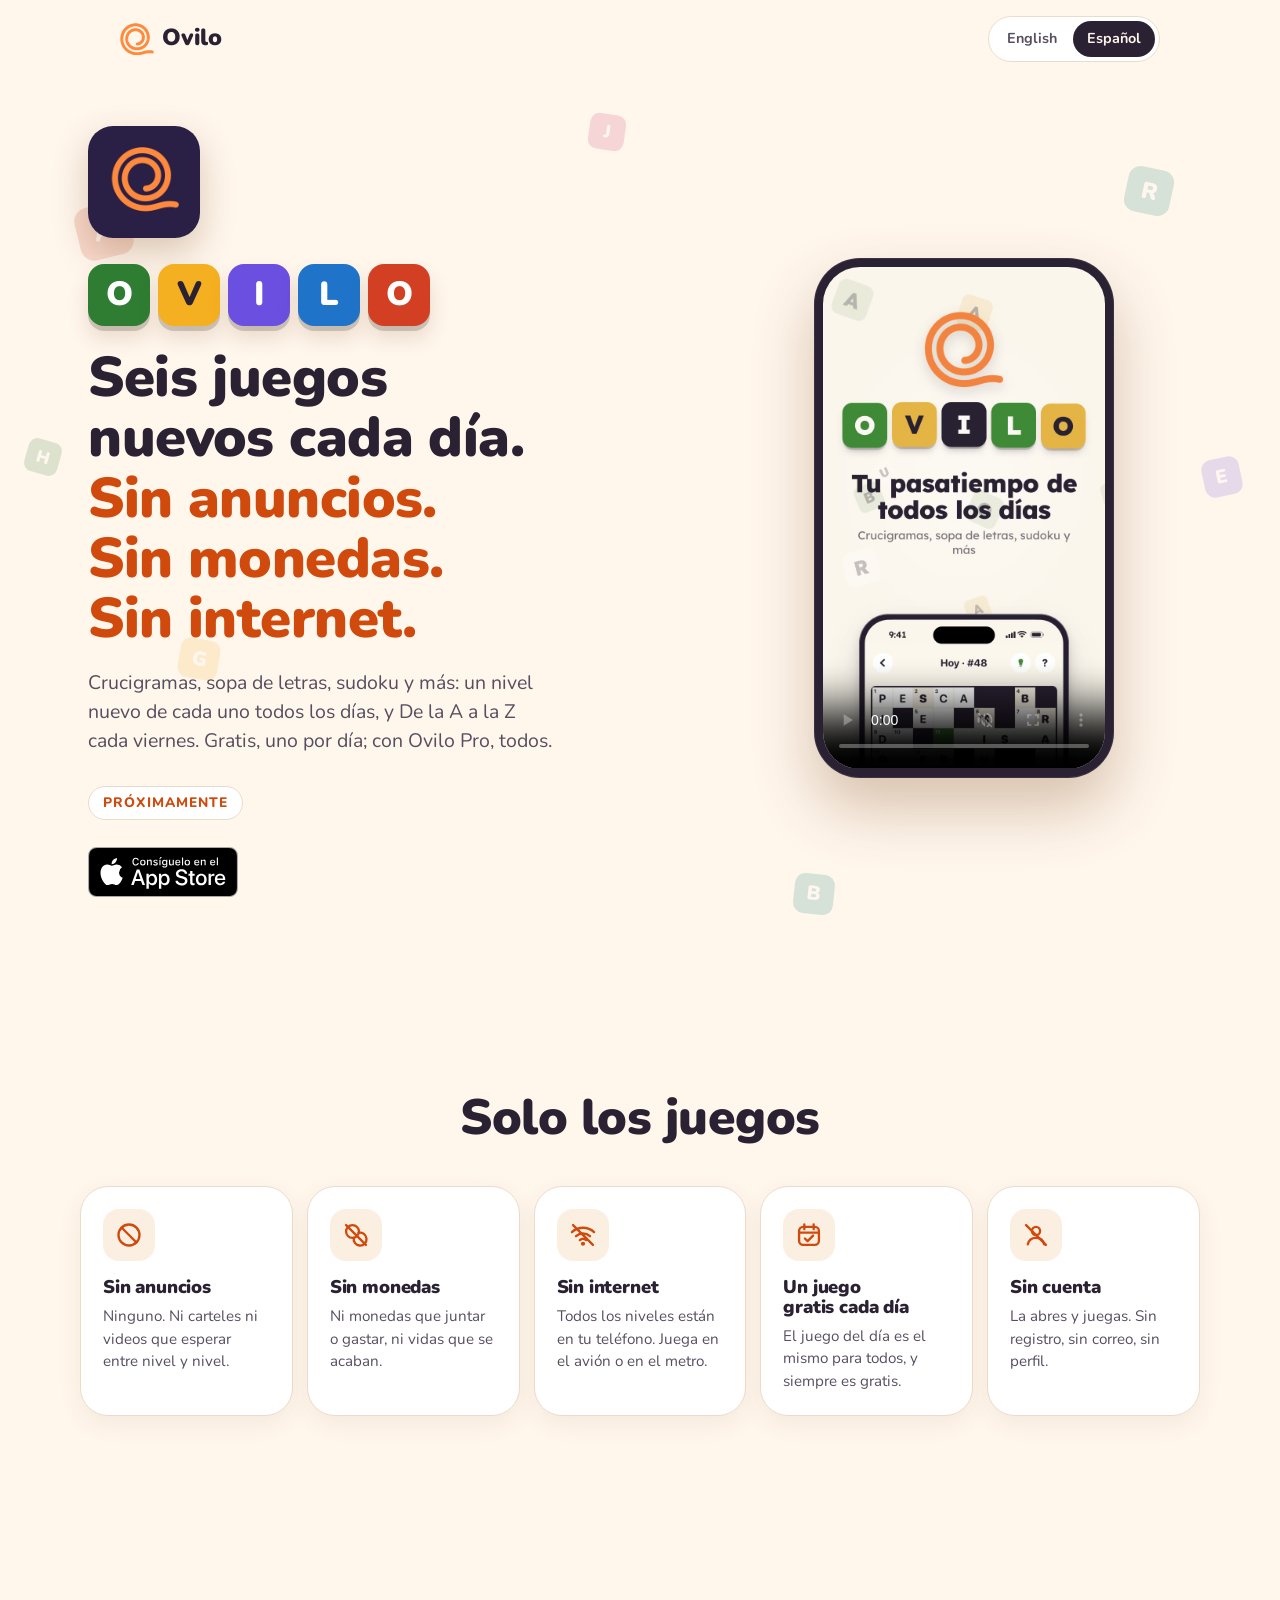
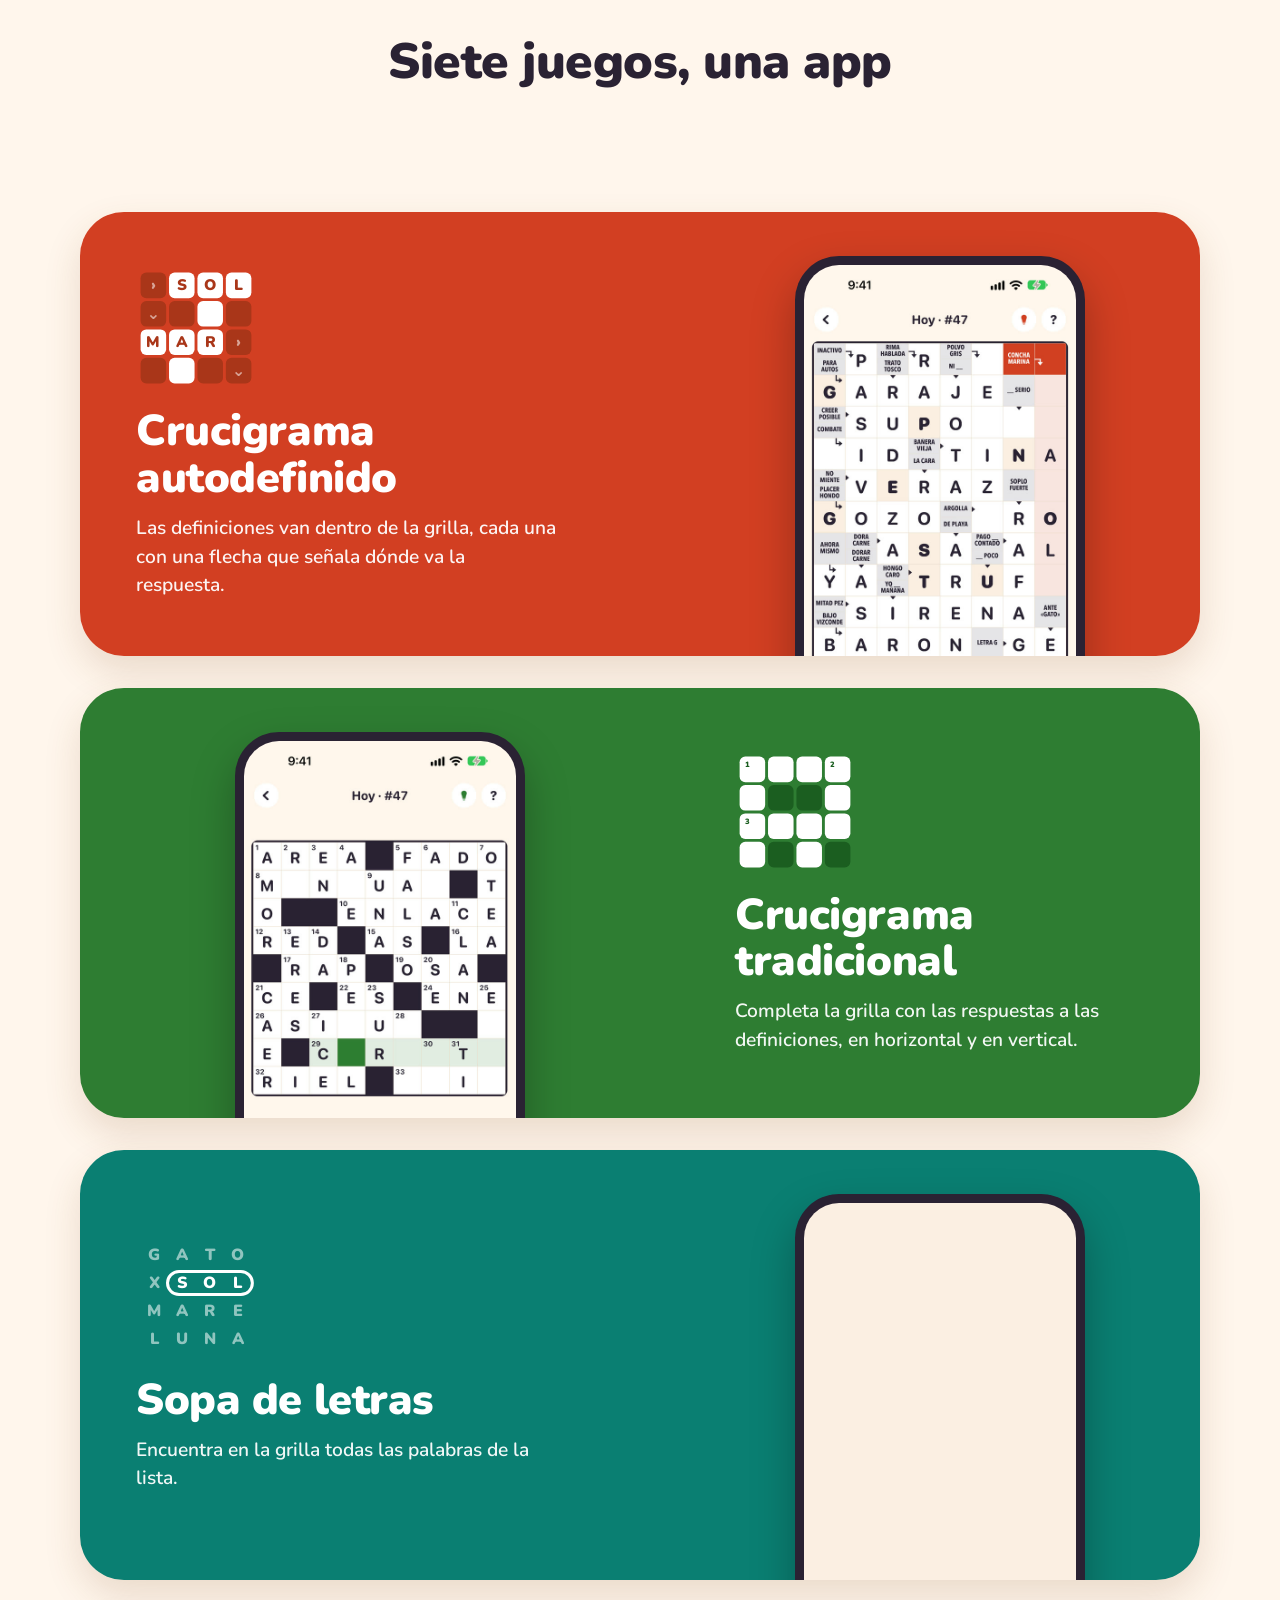
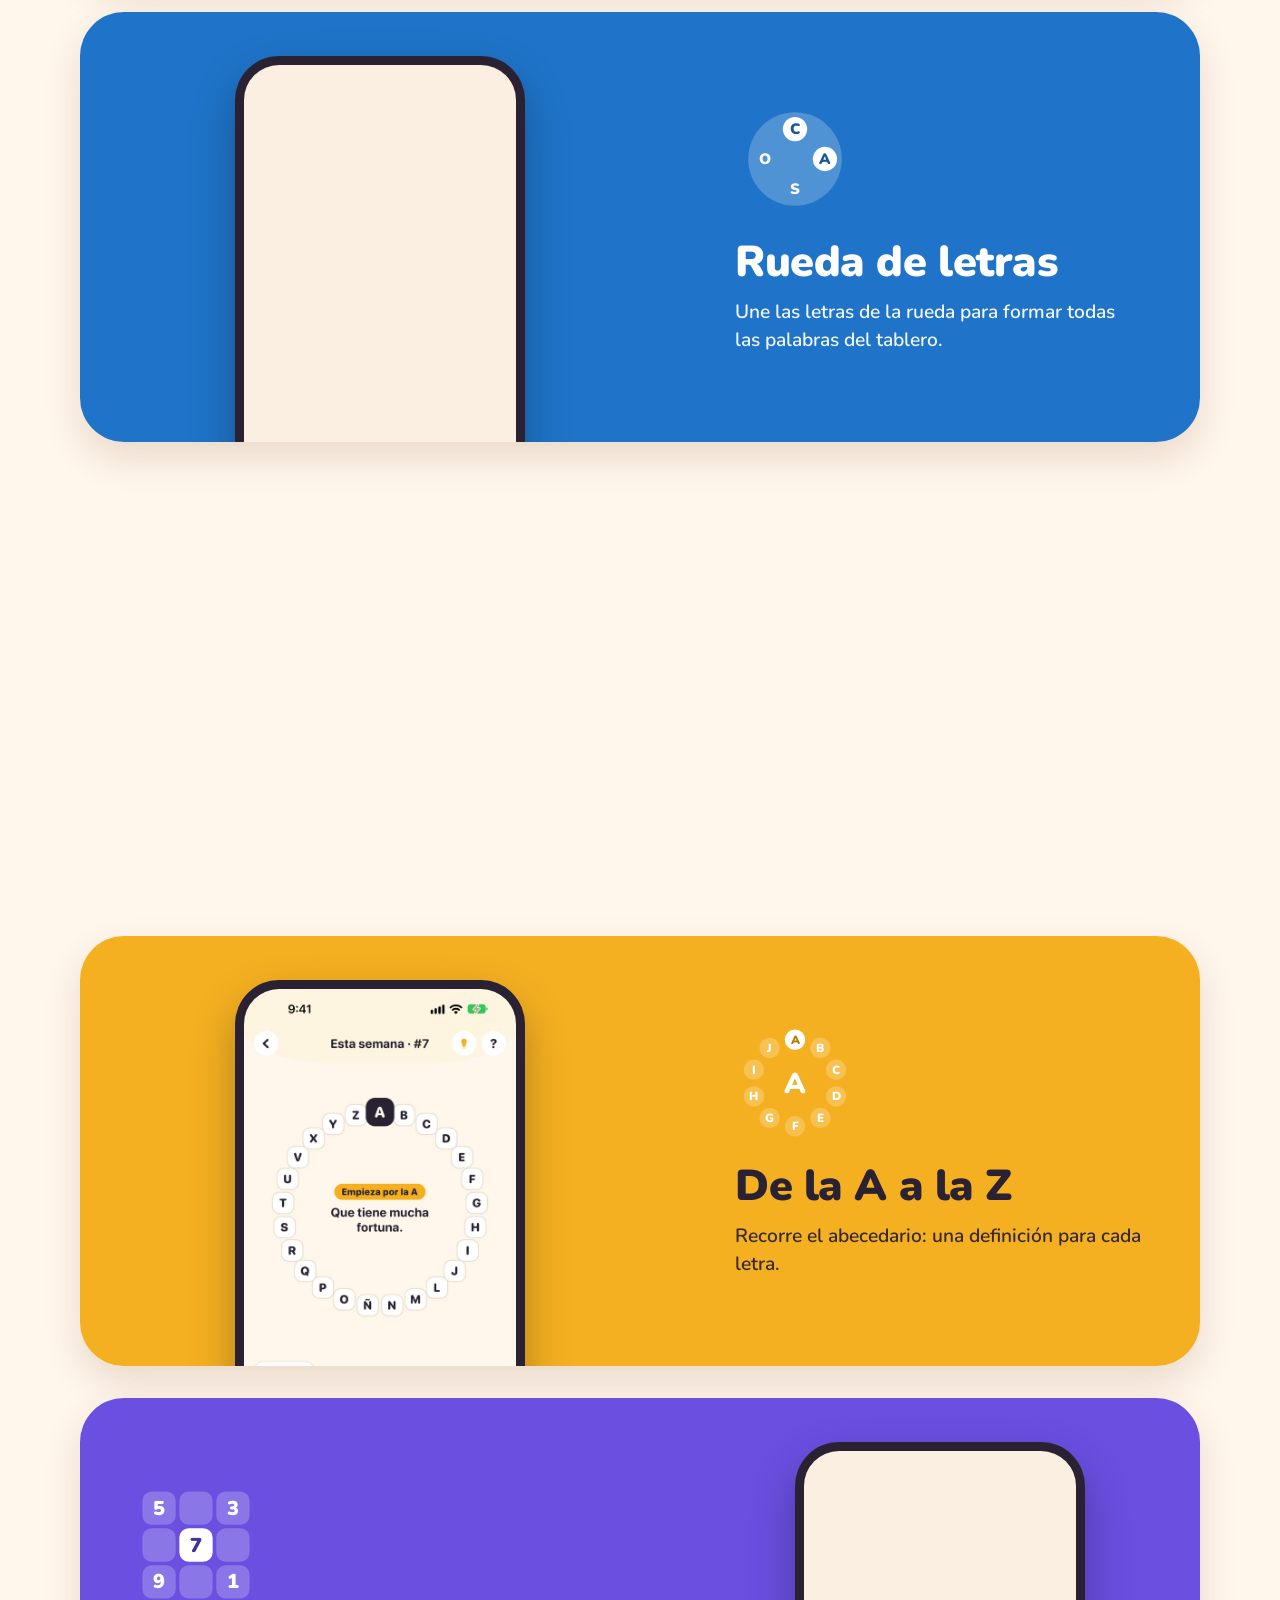
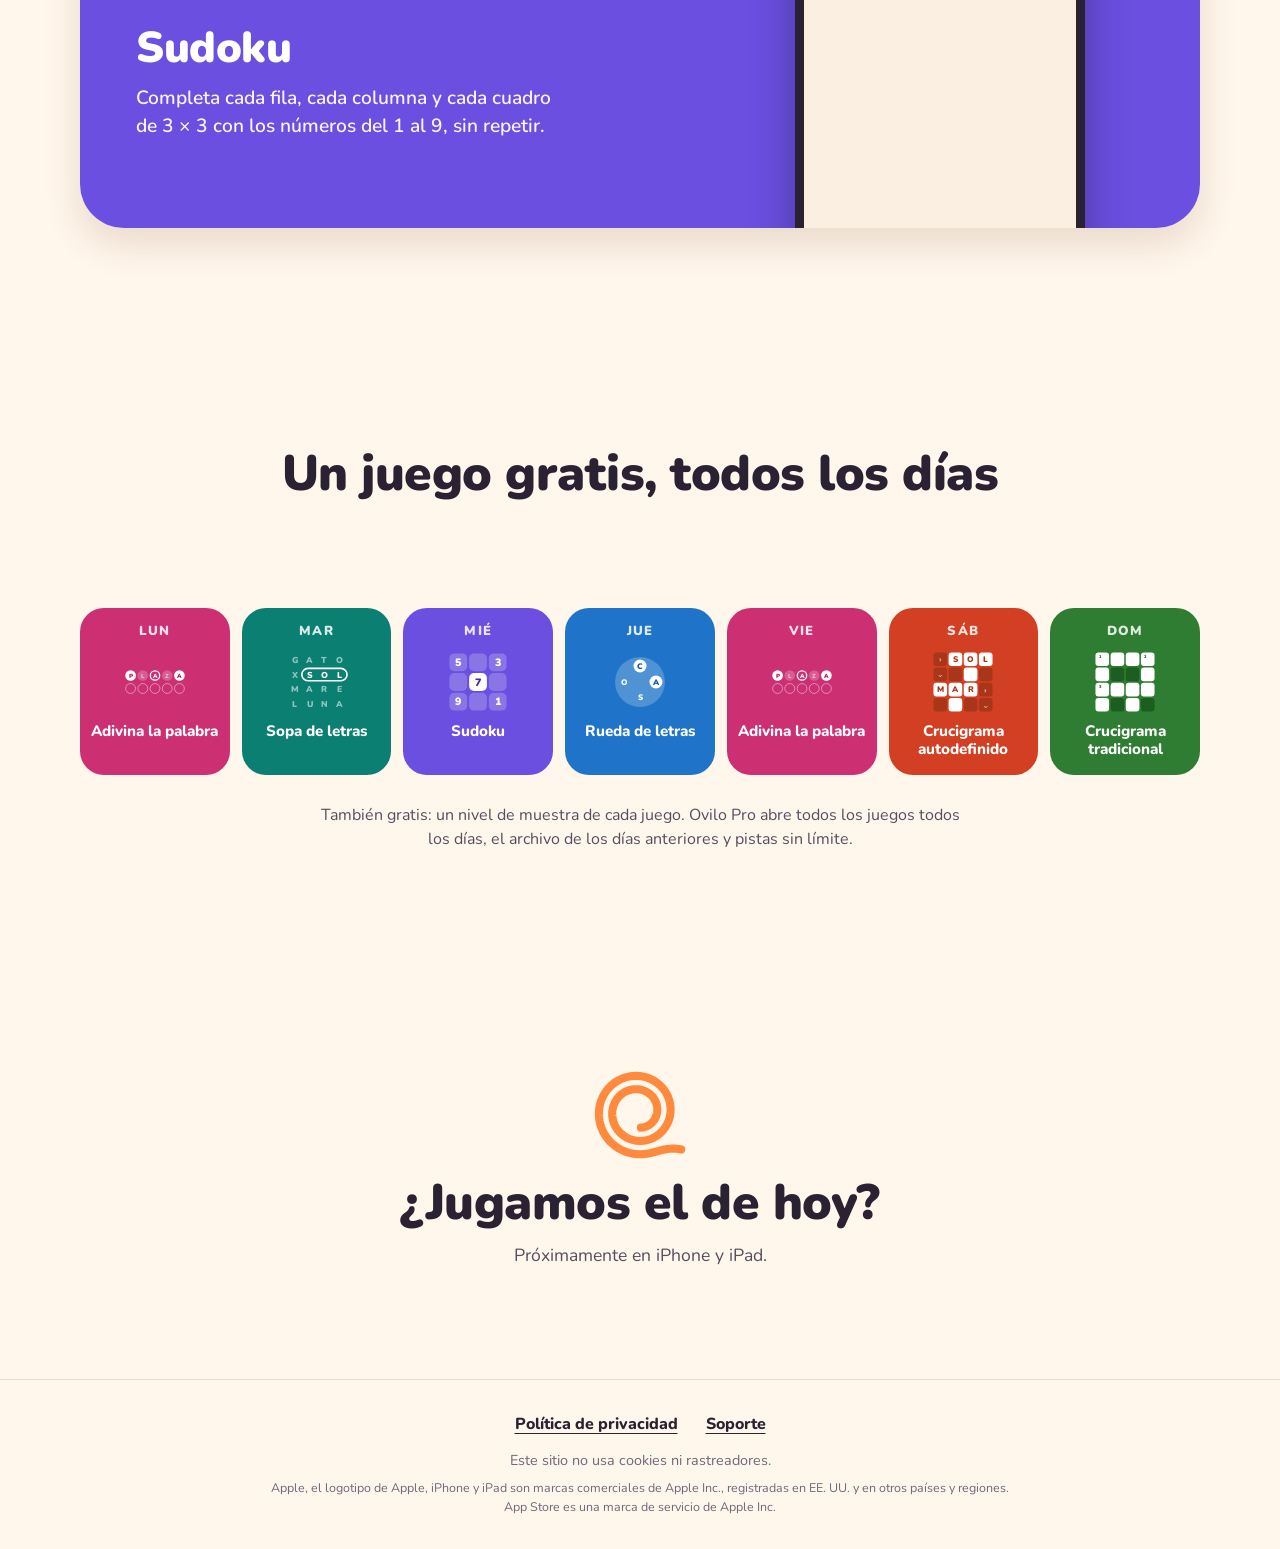
==== commit 50f4487d: "Textos del modelo diario: seis juegos nuevos cada día, sin monedas, sin internet (FO-580) Fuera las " ====
--- a/es/index.html
+++ b/es/index.html
@@ -3,8 +3,8 @@
 <head>
 <meta charset="utf-8">
 <meta name="viewport" content="width=device-width, initial-scale=1, viewport-fit=cover">
-<title>Ovilo — Juegos de palabras para todos los días. Sin anuncios. Sin cuenta.</title>
-<meta name="description" content="Siete juegos de palabras y números en una sola app para iPhone: crucigramas, sopa de letras, rueda de letras, adivina la palabra, de la A a la Z y sudoku. Sin anuncios, sin cuenta y sin internet.">
+<title>Ovilo — Seis juegos nuevos cada día. Sin anuncios. Sin monedas. Sin internet.</title>
+<meta name="description" content="Crucigramas, sopa de letras, rueda de letras, adivina la palabra y sudoku para iPhone: un nivel nuevo de cada uno todos los días, y De la A a la Z cada viernes. Sin anuncios, sin monedas y sin internet.">
 <meta name="theme-color" content="#FFF6EC" media="(prefers-color-scheme: light)">
 <meta name="theme-color" content="#1A1622" media="(prefers-color-scheme: dark)">
 <meta name="color-scheme" content="light dark">
@@ -12,8 +12,8 @@
 <link rel="alternate" hreflang="es" href="https://ovilo.app/es/">
 <link rel="alternate" hreflang="x-default" href="https://ovilo.app/">
 <meta property="og:type" content="website">
-<meta property="og:title" content="Ovilo — Juegos de palabras para todos los días. Sin anuncios. Sin cuenta.">
-<meta property="og:description" content="Siete juegos de palabras y números en una sola app para iPhone: crucigramas, sopa de letras, rueda de letras, adivina la palabra, de la A a la Z y sudoku. Sin anuncios, sin cuenta y sin internet.">
+<meta property="og:title" content="Ovilo — Seis juegos nuevos cada día. Sin anuncios. Sin monedas. Sin internet.">
+<meta property="og:description" content="Crucigramas, sopa de letras, rueda de letras, adivina la palabra y sudoku para iPhone: un nivel nuevo de cada uno todos los días, y De la A a la Z cada viernes. Sin anuncios, sin monedas y sin internet.">
 <meta property="og:image" content="https://ovilo.app/assets/img/og.png">
 <meta name="twitter:card" content="summary_large_image">
 <link rel="icon" href="../assets/img/favicon.png" type="image/png">
@@ -45,8 +45,8 @@
     <div class="hero-text">
       <img class="app-icon" src="../assets/img/icon-256.png" width="112" height="112" alt="">
       <p class="wordmark" aria-label="Ovilo"><span aria-hidden="true" style="--g:#2E7D32;--on:#FFFFFF;--i:0">O</span><span aria-hidden="true" style="--g:#F5B021;--on:#2A2233;--i:1">V</span><span aria-hidden="true" style="--g:#6A4FE0;--on:#FFFFFF;--i:2">I</span><span aria-hidden="true" style="--g:#1F74C9;--on:#FFFFFF;--i:3">L</span><span aria-hidden="true" style="--g:#D23F22;--on:#FFFFFF;--i:4">O</span></p>
-      <h1><span>Un juego de palabras cada día.</span> <span class="accent">Sin anuncios.</span> <span class="accent">Sin cuenta.</span></h1>
-      <p class="sub">Siete juegos en una sola app: crucigramas, sopa de letras, sudoku y más. Cada día, uno nuevo para jugar.</p>
+      <h1><span>Seis juegos nuevos cada día.</span> <span class="accent">Sin anuncios.</span> <span class="accent">Sin monedas.</span> <span class="accent">Sin internet.</span></h1>
+      <p class="sub">Crucigramas, sopa de letras, sudoku y más: un nivel nuevo de cada uno todos los días, y De la A a la Z cada viernes. Gratis, uno por día; con Ovilo Pro, todos.</p>
       <div class="store" aria-label="Próximamente en iPhone y iPad."><span class="soon">Próximamente</span><img class="badge" src="../assets/img/app-store-badge-es.svg" width="150" height="50" alt="Descárgalo en el App Store"></div>
     </div>
     <div class="hero-video">
@@ -59,15 +59,16 @@
     <h2 class="reveal">Solo los juegos</h2>
     <ul class="why-grid">
       <li class="reveal" style="--i:0"><span class="why-icon"><svg viewBox="0 0 24 24" aria-hidden="true" focusable="false" fill="none" stroke="currentColor" stroke-width="2" stroke-linecap="round" stroke-linejoin="round"><circle cx="12" cy="12" r="9"/><path d="M5.6 5.6l12.8 12.8"/></svg></span><h3>Sin anuncios</h3><p>Ninguno. Ni carteles ni videos que esperar entre nivel y nivel.</p></li>
-      <li class="reveal" style="--i:1"><span class="why-icon"><svg viewBox="0 0 24 24" aria-hidden="true" focusable="false" fill="none" stroke="currentColor" stroke-width="2" stroke-linecap="round" stroke-linejoin="round"><circle cx="12" cy="8.5" r="3.5"/><path d="M5 20c.8-3.6 3.6-5.5 7-5.5s6.2 1.9 7 5.5"/><path d="M3.5 3.5l17 17"/></svg></span><h3>Sin cuenta</h3><p>La abres y juegas. Sin registro, sin correo, sin perfil.</p></li>
+      <li class="reveal" style="--i:1"><span class="why-icon"><svg viewBox="0 0 24 24" aria-hidden="true" focusable="false" fill="none" stroke="currentColor" stroke-width="2" stroke-linecap="round" stroke-linejoin="round"><circle cx="9" cy="9" r="5.5"/><path d="M14.2 10.2a5.5 5.5 0 1 1-4 4"/><path d="M3.5 3.5l17 17"/></svg></span><h3>Sin monedas</h3><p>Ni monedas que juntar o gastar, ni vidas que se acaban.</p></li>
       <li class="reveal" style="--i:2"><span class="why-icon"><svg viewBox="0 0 24 24" aria-hidden="true" focusable="false" fill="none" stroke="currentColor" stroke-width="2" stroke-linecap="round" stroke-linejoin="round"><path d="M2.5 9.5a14 14 0 0 1 19 0"/><path d="M6 13a9 9 0 0 1 12 0"/><path d="M9.3 16.4a4.2 4.2 0 0 1 5.4 0"/><circle cx="12" cy="19.5" r=".8" fill="currentColor"/><path d="M3.5 3.5l17 17"/></svg></span><h3>Sin internet</h3><p>Todos los niveles están en tu teléfono. Juega en el avión o en el metro.</p></li>
       <li class="reveal" style="--i:3"><span class="why-icon"><svg viewBox="0 0 24 24" aria-hidden="true" focusable="false" fill="none" stroke="currentColor" stroke-width="2" stroke-linecap="round" stroke-linejoin="round"><rect x="3.5" y="5" width="17" height="15.5" rx="3.5"/><path d="M8 3v4M16 3v4M3.5 10h17"/><path d="M8.5 15l2.3 2.3 4.7-4.8"/></svg></span><h3>Un juego gratis cada día</h3><p>El juego del día es el mismo para todos, y siempre es gratis.</p></li>
+      <li class="reveal" style="--i:4"><span class="why-icon"><svg viewBox="0 0 24 24" aria-hidden="true" focusable="false" fill="none" stroke="currentColor" stroke-width="2" stroke-linecap="round" stroke-linejoin="round"><circle cx="12" cy="8.5" r="3.5"/><path d="M5 20c.8-3.6 3.6-5.5 7-5.5s6.2 1.9 7 5.5"/><path d="M3.5 3.5l17 17"/></svg></span><h3>Sin cuenta</h3><p>La abres y juegas. Sin registro, sin correo, sin perfil.</p></li>
     </ul>
   </section>
 
   <section class="games">
     <h2 class="reveal">Siete juegos, una app</h2>
-    <p class="lead reveal">Cada uno con tres dificultades, y pistas para cuando te atascas.</p>
+    <p class="lead reveal">Un nivel nuevo de cada uno todos los días, De la A a la Z cada viernes, y pistas para cuando te atascas.</p>
     <div class="game-list">
       <article class="game reveal" style="--g:#D23F22;--deep:#A93619;--on:#FFFFFF">
         <div class="game-text">
@@ -154,7 +155,7 @@
         <li style="--g:#D23F22;--deep:#A93619;--on:#FFFFFF"><span class="day">Sáb</span><svg class="art" viewBox="0 0 120 120" aria-hidden="true" focusable="false"><rect x="4.62" y="4.62" width="25.53" height="25.53" rx="5.62" fill="#A93619"/><text x="17.38" y="17.38" font-size="15.83" fill="rgba(255,255,255,.55)" text-anchor="middle" dominant-baseline="central">›</text><rect x="33.03" y="4.62" width="25.53" height="25.53" rx="5.62" fill="#FFFFFF"/><text x="45.79" y="17.38" font-size="15.32" fill="#A93619" text-anchor="middle" dominant-baseline="central">S</text><rect x="61.44" y="4.62" width="25.53" height="25.53" rx="5.62" fill="#FFFFFF"/><text x="74.21" y="17.38" font-size="15.32" fill="#A93619" text-anchor="middle" dominant-baseline="central">O</text><rect x="89.85" y="4.62" width="25.53" height="25.53" rx="5.62" fill="#FFFFFF"/><text x="102.62" y="17.38" font-size="15.32" fill="#A93619" text-anchor="middle" dominant-baseline="central">L</text><rect x="4.62" y="33.03" width="25.53" height="25.53" rx="5.62" fill="#A93619"/><text x="17.38" y="45.79" font-size="15.83" fill="rgba(255,255,255,.55)" text-anchor="middle" dominant-baseline="central">⌄</text><rect x="33.03" y="33.03" width="25.53" height="25.53" rx="5.62" fill="#A93619"/><rect x="61.44" y="33.03" width="25.53" height="25.53" rx="5.62" fill="#FFFFFF"/><rect x="89.85" y="33.03" width="25.53" height="25.53" rx="5.62" fill="#A93619"/><rect x="4.62" y="61.44" width="25.53" height="25.53" rx="5.62" fill="#FFFFFF"/><text x="17.38" y="74.21" font-size="15.32" fill="#A93619" text-anchor="middle" dominant-baseline="central">M</text><rect x="33.03" y="61.44" width="25.53" height="25.53" rx="5.62" fill="#FFFFFF"/><text x="45.79" y="74.21" font-size="15.32" fill="#A93619" text-anchor="middle" dominant-baseline="central">A</text><rect x="61.44" y="61.44" width="25.53" height="25.53" rx="5.62" fill="#FFFFFF"/><text x="74.21" y="74.21" font-size="15.32" fill="#A93619" text-anchor="middle" dominant-baseline="central">R</text><rect x="89.85" y="61.44" width="25.53" height="25.53" rx="5.62" fill="#A93619"/><text x="102.62" y="74.21" font-size="15.83" fill="rgba(255,255,255,.55)" text-anchor="middle" dominant-baseline="central">›</text><rect x="4.62" y="89.85" width="25.53" height="25.53" rx="5.62" fill="#A93619"/><rect x="33.03" y="89.85" width="25.53" height="25.53" rx="5.62" fill="#FFFFFF"/><rect x="61.44" y="89.85" width="25.53" height="25.53" rx="5.62" fill="#A93619"/><rect x="89.85" y="89.85" width="25.53" height="25.53" rx="5.62" fill="#A93619"/><text x="102.62" y="102.62" font-size="15.83" fill="rgba(255,255,255,.55)" text-anchor="middle" dominant-baseline="central">⌄</text></svg><span class="day-game">Crucigrama autodefinido</span></li>
         <li style="--g:#2E7D32;--deep:#1B5E20;--on:#FFFFFF"><span class="day">Dom</span><svg class="art" viewBox="0 0 120 120" aria-hidden="true" focusable="false"><rect x="4.62" y="4.62" width="25.53" height="25.53" rx="5.62" fill="#FFFFFF"/><text x="12.28" y="12.28" font-size="7.66" fill="#1B5E20" text-anchor="middle" dominant-baseline="central">1</text><rect x="33.03" y="4.62" width="25.53" height="25.53" rx="5.62" fill="#FFFFFF"/><rect x="61.44" y="4.62" width="25.53" height="25.53" rx="5.62" fill="#FFFFFF"/><rect x="89.85" y="4.62" width="25.53" height="25.53" rx="5.62" fill="#FFFFFF"/><text x="97.51" y="12.28" font-size="7.66" fill="#1B5E20" text-anchor="middle" dominant-baseline="central">2</text><rect x="4.62" y="33.03" width="25.53" height="25.53" rx="5.62" fill="#FFFFFF"/><rect x="33.03" y="33.03" width="25.53" height="25.53" rx="5.62" fill="#1B5E20"/><rect x="61.44" y="33.03" width="25.53" height="25.53" rx="5.62" fill="#1B5E20"/><rect x="89.85" y="33.03" width="25.53" height="25.53" rx="5.62" fill="#FFFFFF"/><rect x="4.62" y="61.44" width="25.53" height="25.53" rx="5.62" fill="#FFFFFF"/><text x="12.28" y="69.1" font-size="7.66" fill="#1B5E20" text-anchor="middle" dominant-baseline="central">3</text><rect x="33.03" y="61.44" width="25.53" height="25.53" rx="5.62" fill="#FFFFFF"/><rect x="61.44" y="61.44" width="25.53" height="25.53" rx="5.62" fill="#FFFFFF"/><rect x="89.85" y="61.44" width="25.53" height="25.53" rx="5.62" fill="#FFFFFF"/><rect x="4.62" y="89.85" width="25.53" height="25.53" rx="5.62" fill="#FFFFFF"/><rect x="33.03" y="89.85" width="25.53" height="25.53" rx="5.62" fill="#1B5E20"/><rect x="61.44" y="89.85" width="25.53" height="25.53" rx="5.62" fill="#FFFFFF"/><rect x="89.85" y="89.85" width="25.53" height="25.53" rx="5.62" fill="#1B5E20"/></svg><span class="day-game">Crucigrama tradicional</span></li>
     </ol>
-    <p class="free-note reveal">También gratis: los dos primeros niveles de Fácil de cada juego. Ovilo Pro abre todos los niveles, el archivo de los días anteriores y pistas sin límite.</p>
+    <p class="free-note reveal">También gratis: un nivel de muestra de cada juego. Ovilo Pro abre todos los juegos todos los días, el archivo de los días anteriores y pistas sin límite.</p>
   </section>
 
   <section class="end reveal">
--- a/assets/site.css
+++ b/assets/site.css
@@ -89,7 +89,7 @@
   box-shadow: 0 5px 0 rgb(0 0 0 / .16), 0 12px 20px rgb(var(--shadow) / .16);
   animation: drop .7s cubic-bezier(.2, 1.3, .4, 1) both; animation-delay: calc(var(--i) * 80ms + 100ms);
 }
-h1 { font-size: clamp(2.3rem, 8.4vw, 3.9rem); }
+h1 { font-size: clamp(2.1rem, 7.6vw, 3.5rem); }
 h1 span { display: block; }
 h1 .accent { color: var(--accent); }
 .sub { margin-top: 18px; color: var(--ink-soft); font-size: clamp(1.05rem, 2.6vw, 1.22rem); max-width: 28em; text-wrap: balance; }
@@ -160,6 +160,7 @@
 
 @media (min-width: 620px) {
   .why-grid { grid-template-columns: repeat(2, 1fr); }
+  .why-grid li:last-child { grid-column: 1 / -1; }
   .week-row { grid-template-columns: repeat(4, 1fr); }
   .week-row li:last-child { grid-column: auto; }
 }
@@ -168,7 +169,11 @@
   .hero-text { text-align: left; align-items: flex-start; margin: 0; }
   .store { align-items: flex-start; }
   .badge { margin-left: 0; }
-  .why-grid { grid-template-columns: repeat(4, 1fr); }
+  .why-grid { grid-template-columns: repeat(5, 1fr); gap: 14px; }
+  .why-grid li:last-child { grid-column: auto; }
+  .why-grid li { padding: 22px; }
+  .why-grid h3 { font-size: 1.15rem; }
+  .why-grid p { font-size: .95rem; }
   .game { grid-template-columns: 1.15fr 1fr; min-height: 430px; }
   .game.flip .game-text { order: 2; }
   .game-text { padding-bottom: clamp(28px, 5vw, 56px); }
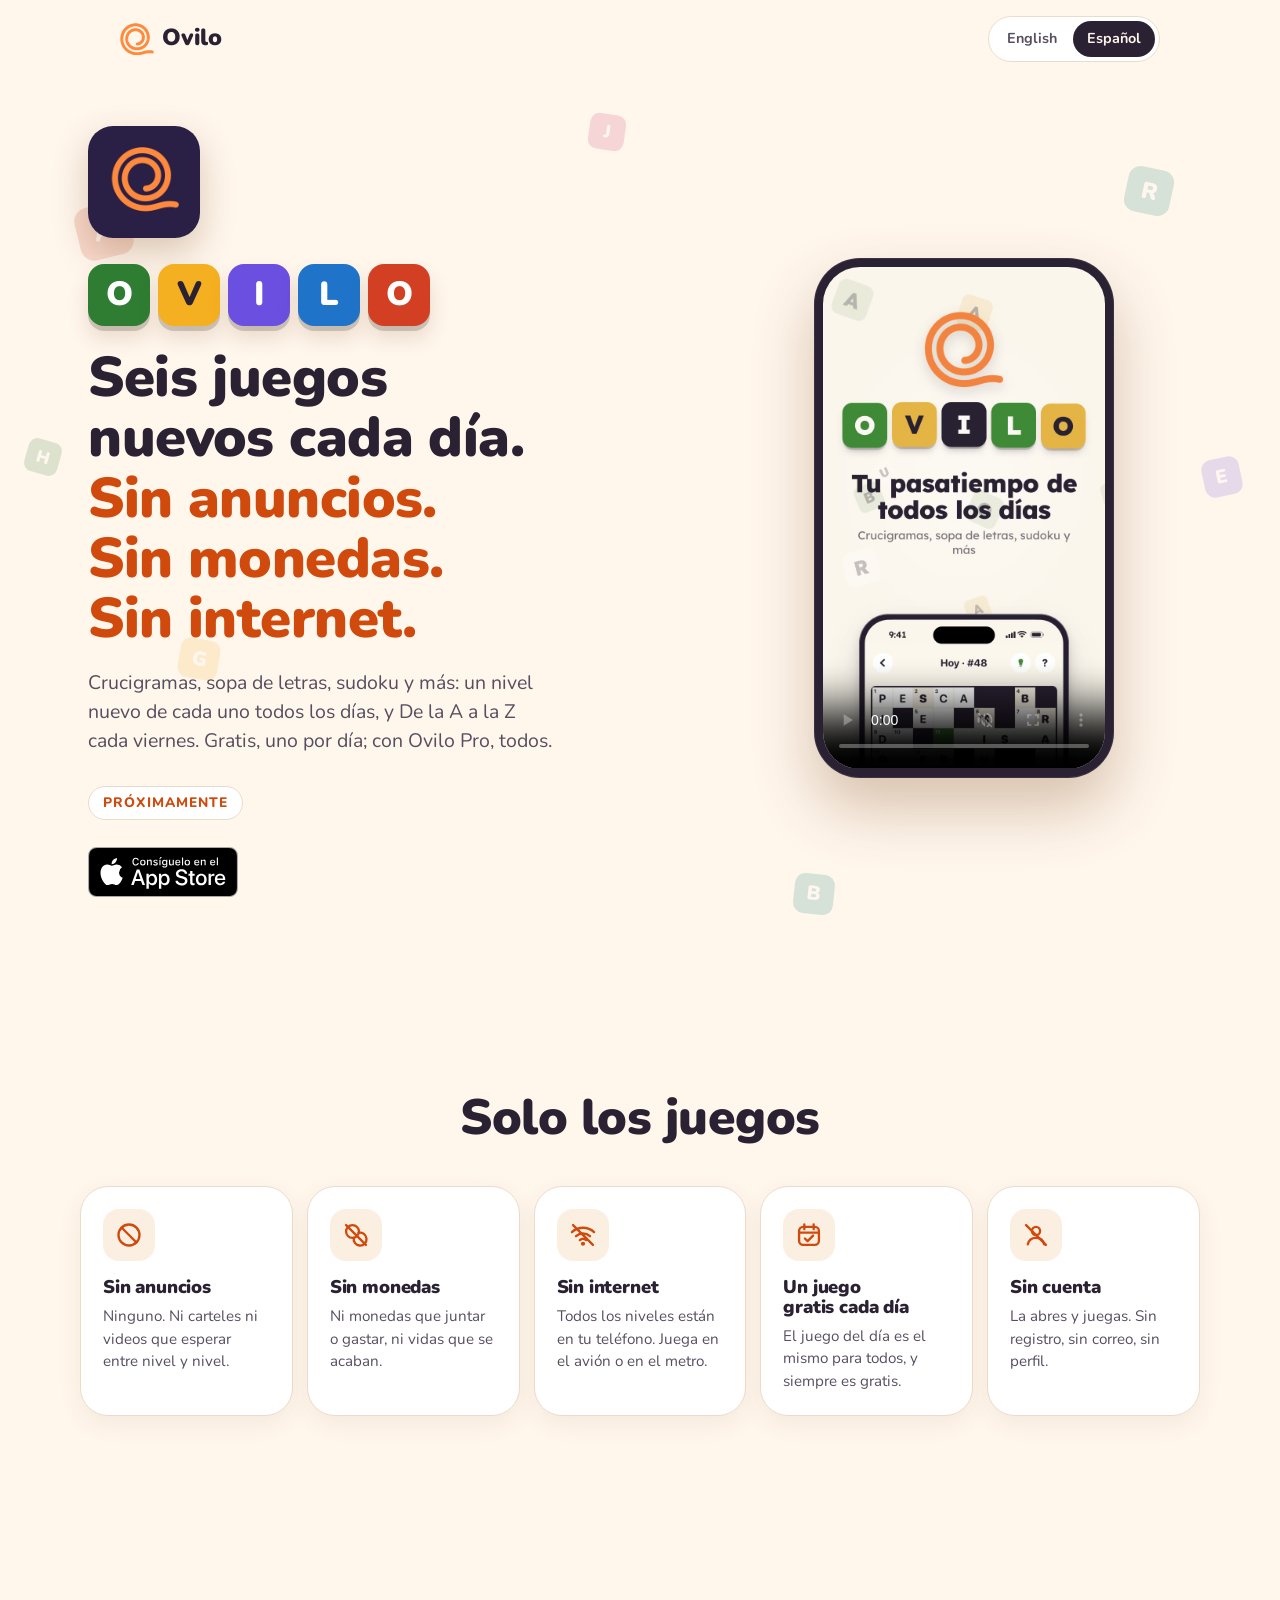
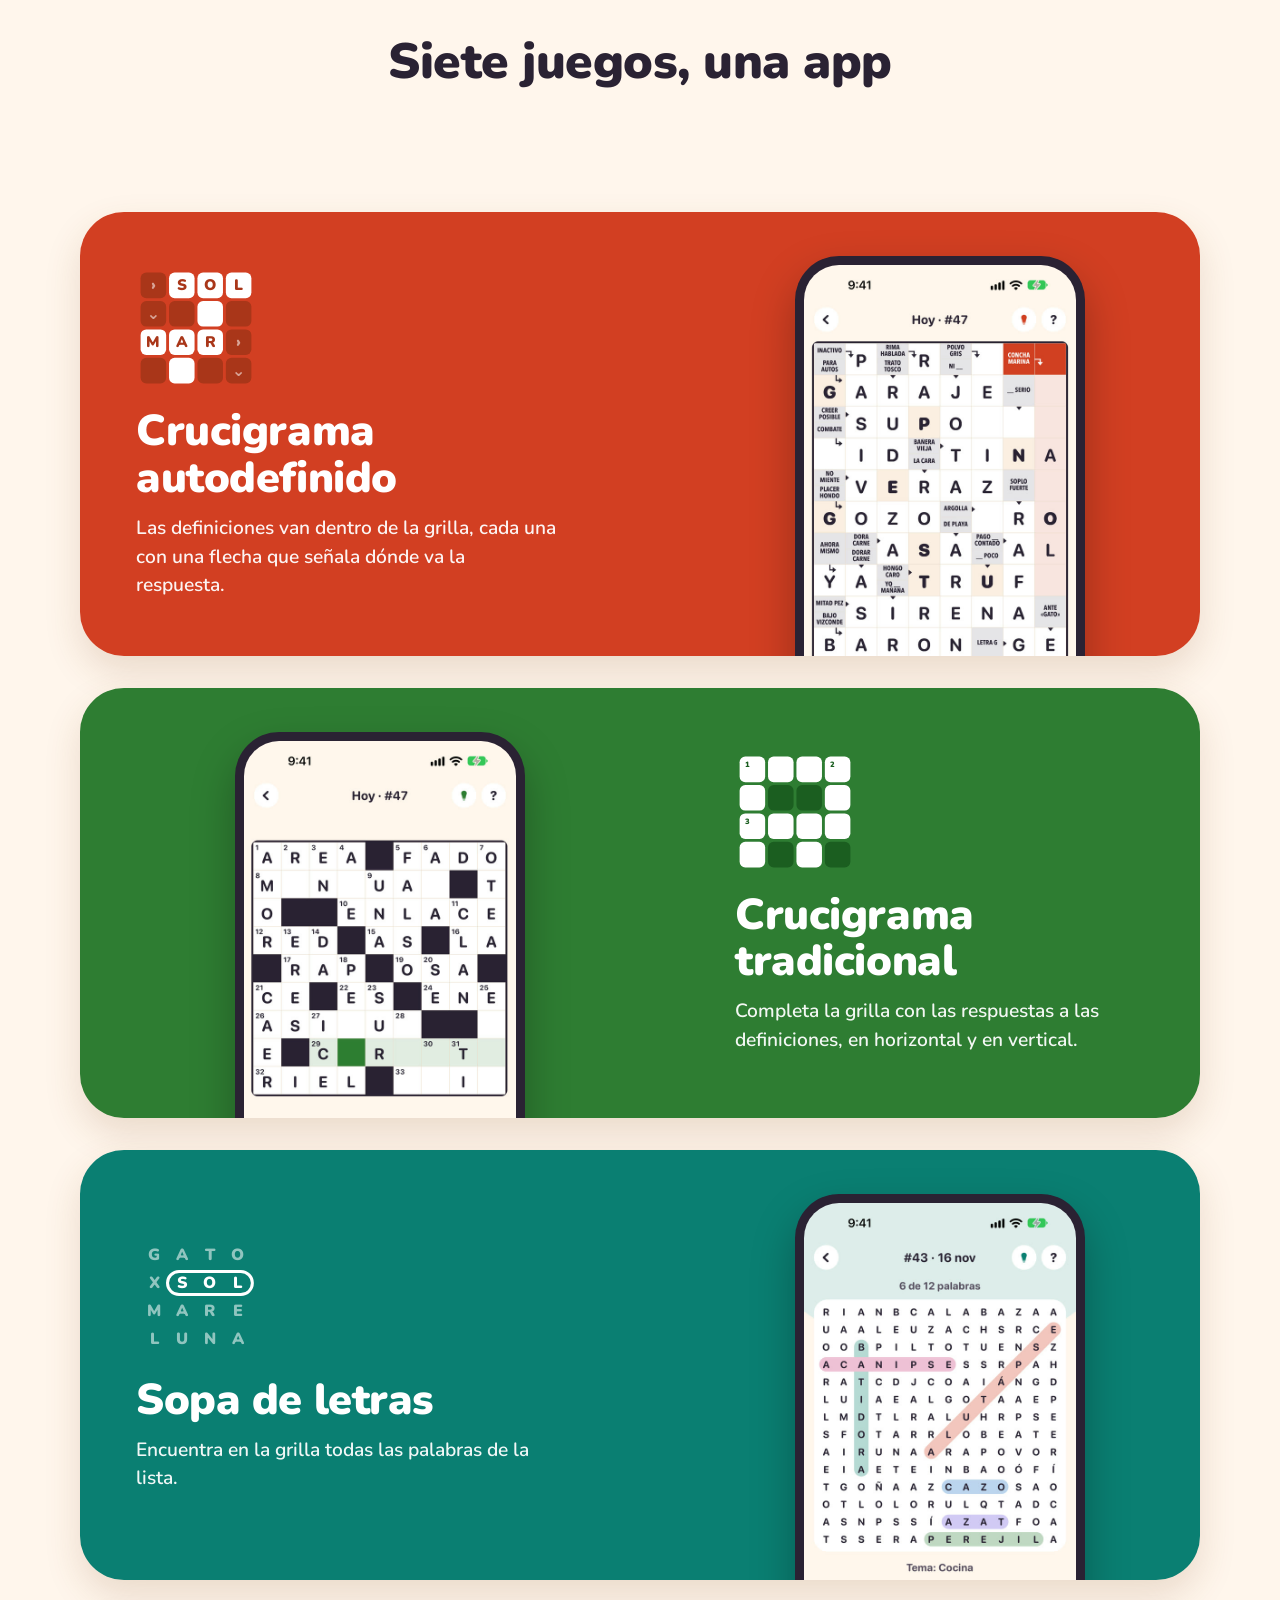
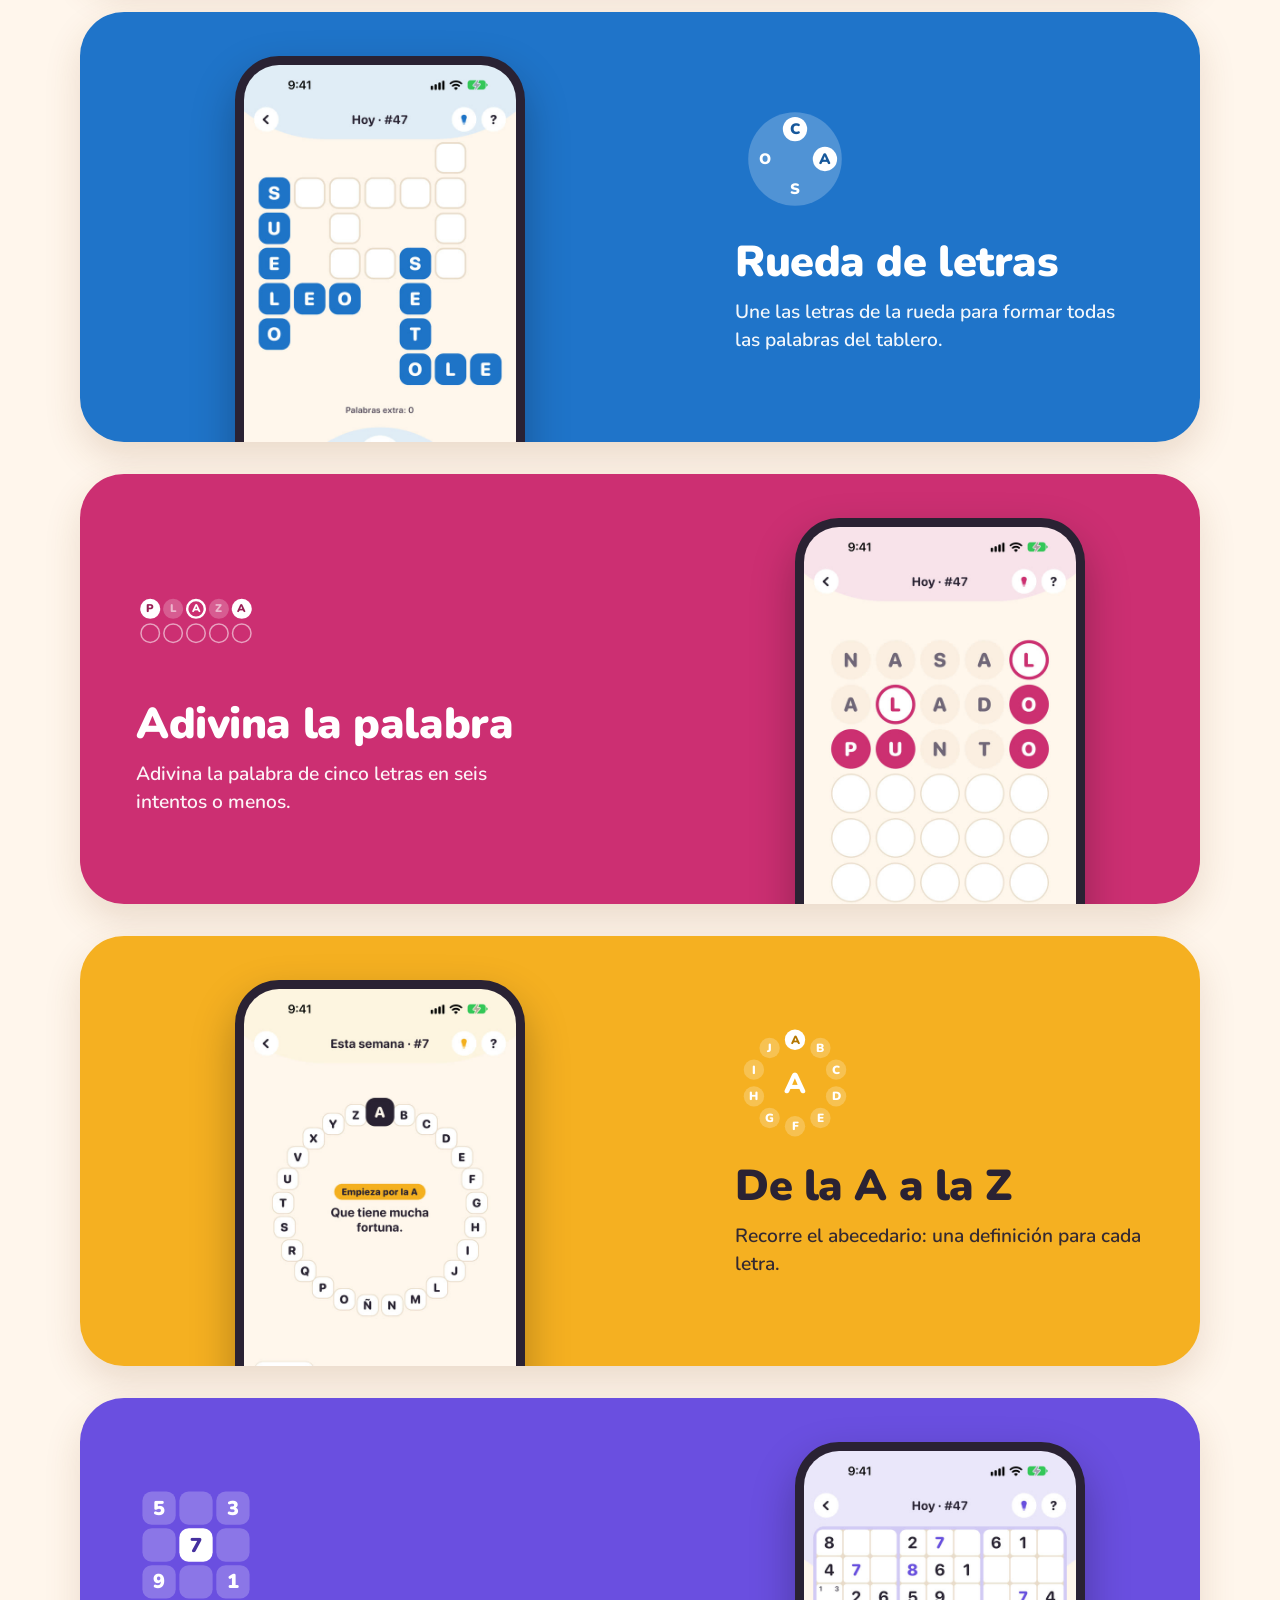
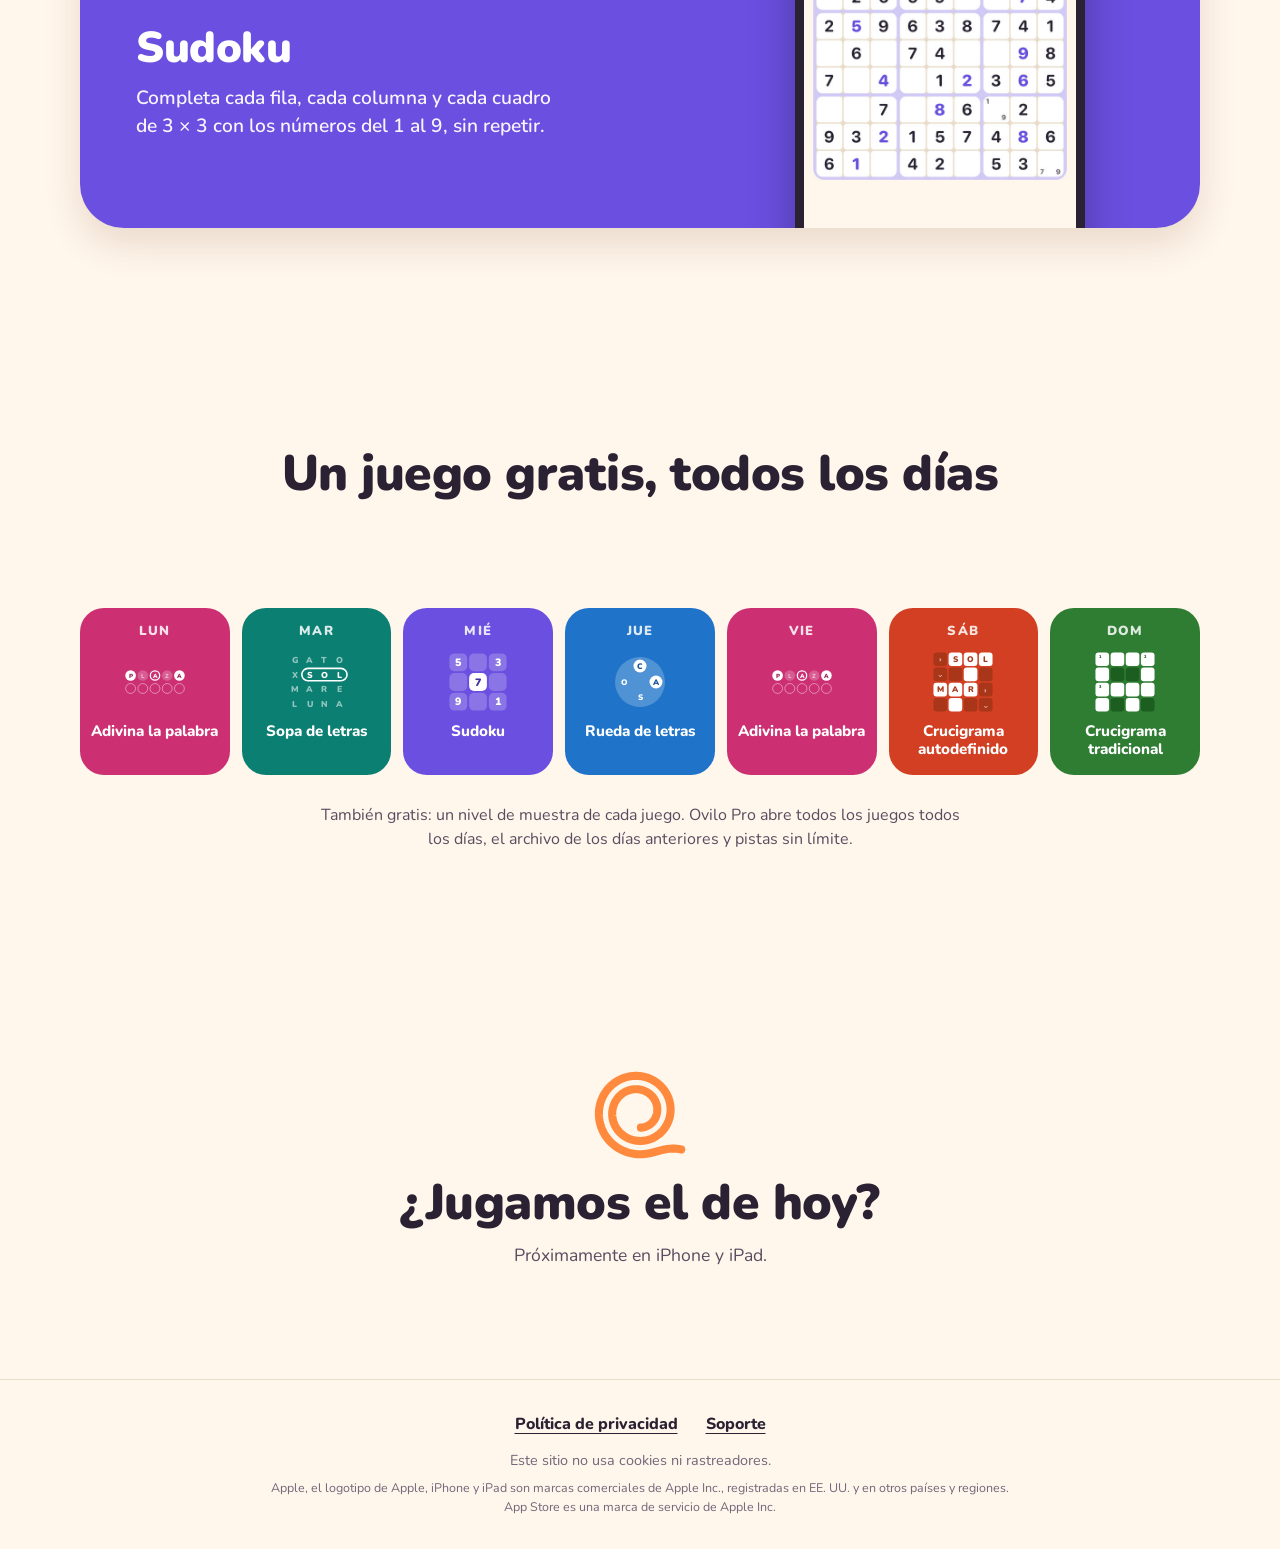
==== commit 4088bf57: "Privacidad y soporte en ovilo.app, con el texto de la app y el aspecto del sitio (FO-597) Cuatro pág" ====
--- a/es/index.html
+++ b/es/index.html
@@ -167,8 +167,8 @@
 
 <footer>
   <nav aria-label="Legal">
-    <a href="https://foundryappsglobal.github.io/legal/ovilo/privacy.es.html">Política de privacidad</a>
-    <a href="https://foundryappsglobal.github.io/legal/ovilo/support.es.html">Soporte</a>
+    <a href="privacy/">Política de privacidad</a>
+    <a href="support/">Soporte</a>
   </nav>
   <p>Este sitio no usa cookies ni rastreadores.</p>
   <p class="credit">Apple, el logotipo de Apple, iPhone y iPad son marcas comerciales de Apple Inc., registradas en EE. UU. y en otros países y regiones. App Store es una marca de servicio de Apple Inc.</p>
--- a/assets/site.css
+++ b/assets/site.css
@@ -188,3 +188,23 @@
   .wordmark span, .floaters span { animation: none; }
   .js .reveal { opacity: 1; translate: none; transition: none; }
 }
+
+/* Privacidad y soporte: una columna de lectura, con el texto tal cual sale de la app */
+.doc { max-width: calc(720px + 2 * var(--pad)); margin-inline: auto; padding: clamp(20px, 4vw, 44px) max(var(--pad), env(safe-area-inset-left)) clamp(48px, 8vw, 88px) max(var(--pad), env(safe-area-inset-right)); font-size: 1.02rem; line-height: 1.65; overflow-wrap: break-word; }
+.doc h1 { font-size: clamp(1.9rem, 6vw, 2.6rem); }
+.doc h2 { font-size: 1.4rem; text-align: left; margin-top: 44px; line-height: 1.2; }
+.doc h3 { font-size: 1.12rem; margin-top: 26px; line-height: 1.25; }
+.doc p { margin-top: 12px; }
+.doc a { color: var(--accent); text-underline-offset: 3px; }
+.doc strong { font-weight: 800; }
+.doc .updated { color: var(--ink-faint); font-size: .92rem; margin-top: 8px; }
+.doc .callout { background: var(--surface); border: 1px solid var(--border); border-radius: 24px; padding: 8px 22px 20px; margin-top: 26px; box-shadow: 0 8px 24px rgb(var(--shadow) / .07); }
+.doc ul { list-style: disc; padding-left: 24px; margin-top: 12px; }
+.doc li { margin-top: 6px; }
+.doc code { background: var(--raised); padding: 1px 6px; border-radius: 6px; font: .86em/1.4 ui-monospace, SFMono-Regular, Menlo, monospace; word-break: break-all; }
+.doc .table-wrap { overflow-x: auto; margin-top: 14px; }
+.doc table { width: 100%; border-collapse: collapse; font-size: .95rem; }
+.doc th, .doc td { text-align: left; vertical-align: top; padding: 10px 12px; border-bottom: 1px solid var(--border); }
+.doc th { color: var(--ink-faint); font-weight: 800; font-size: .8rem; text-transform: uppercase; letter-spacing: .04em; }
+.doc td:first-child { width: 42%; }
+.doc .contact { line-height: 1.8; }
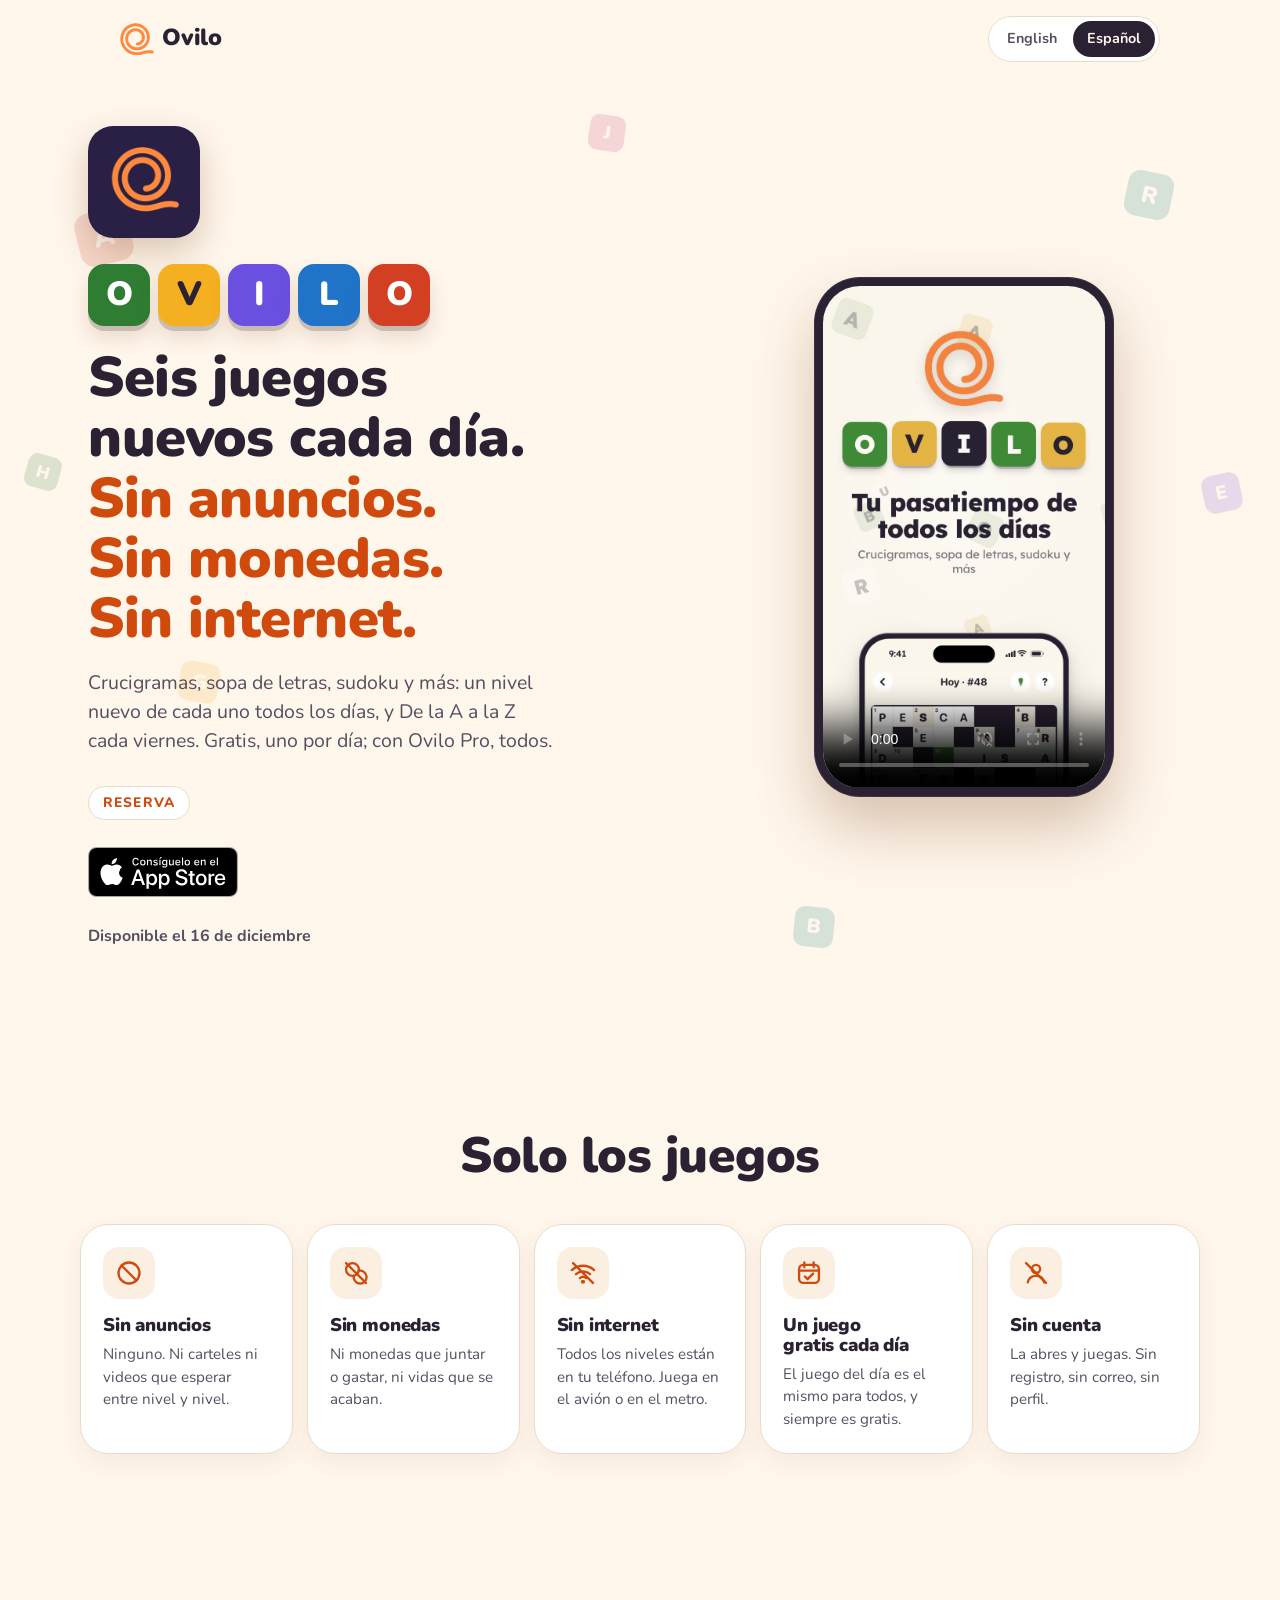
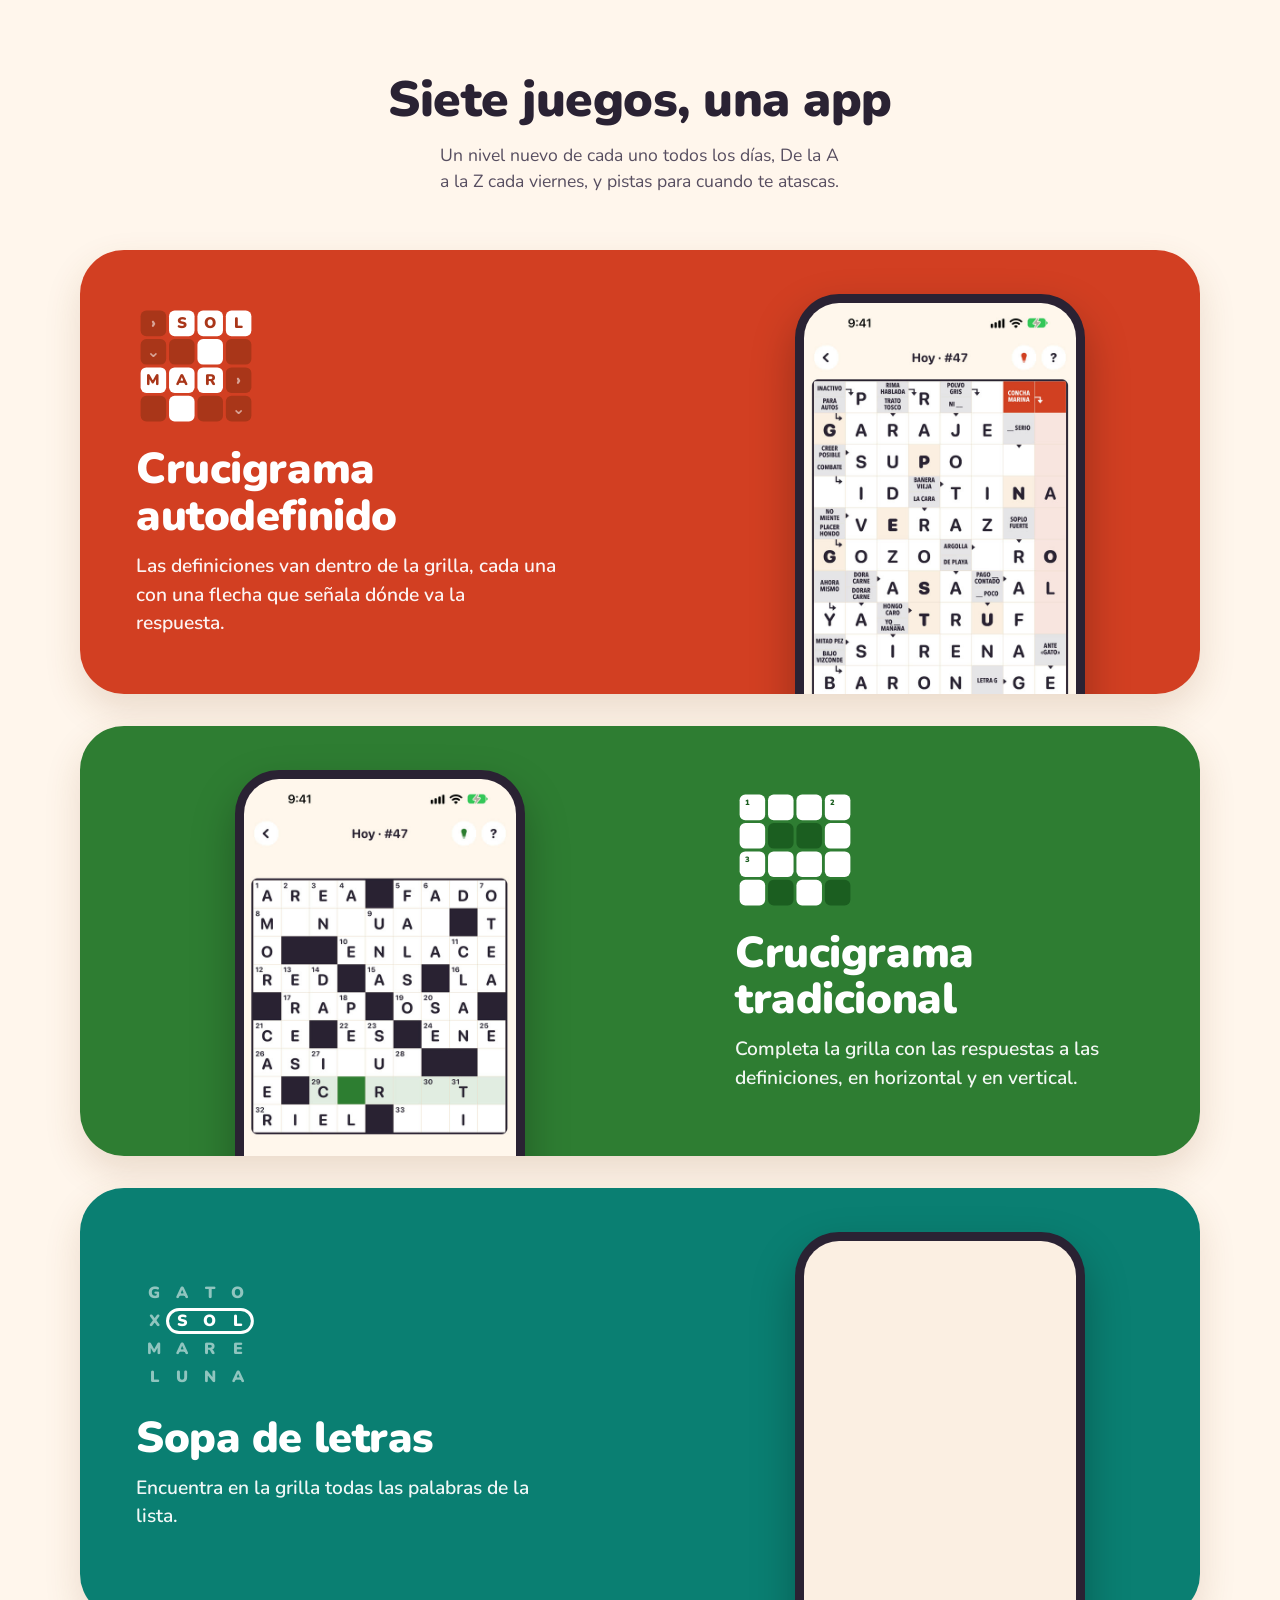
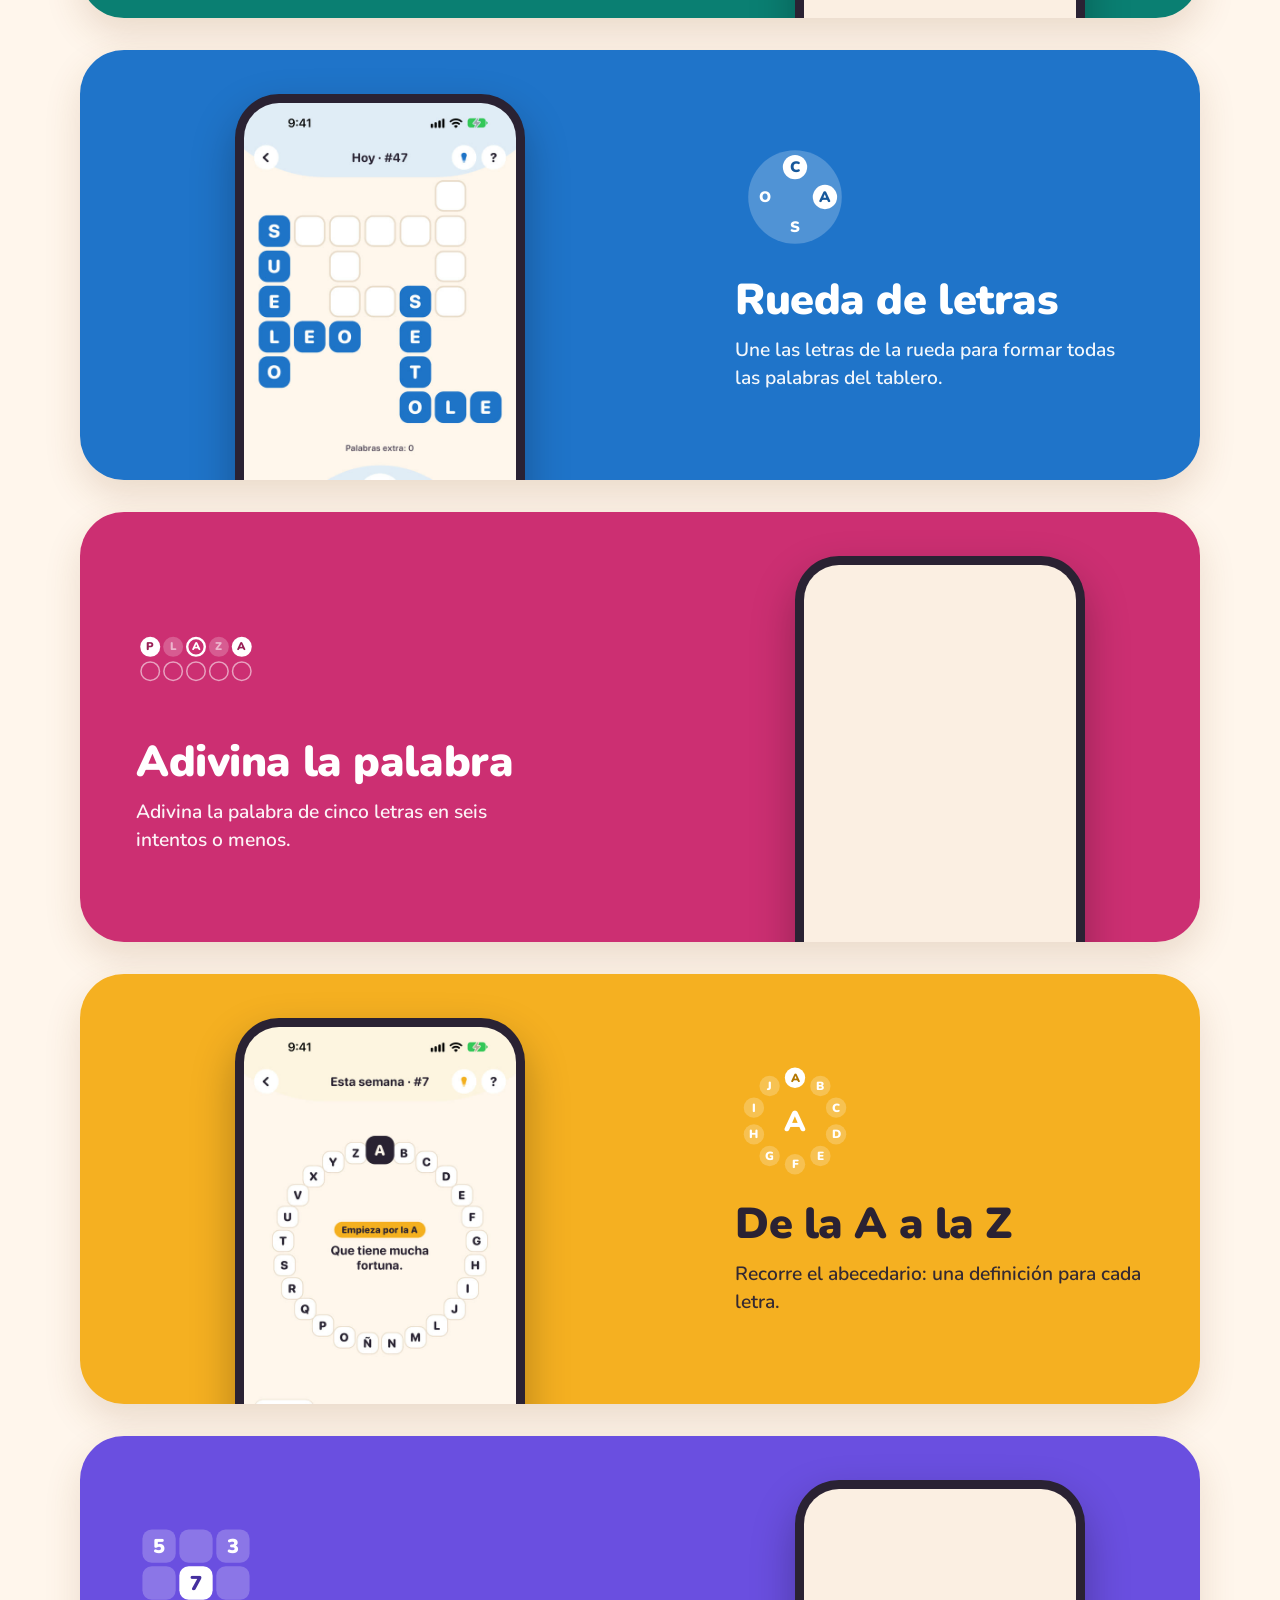
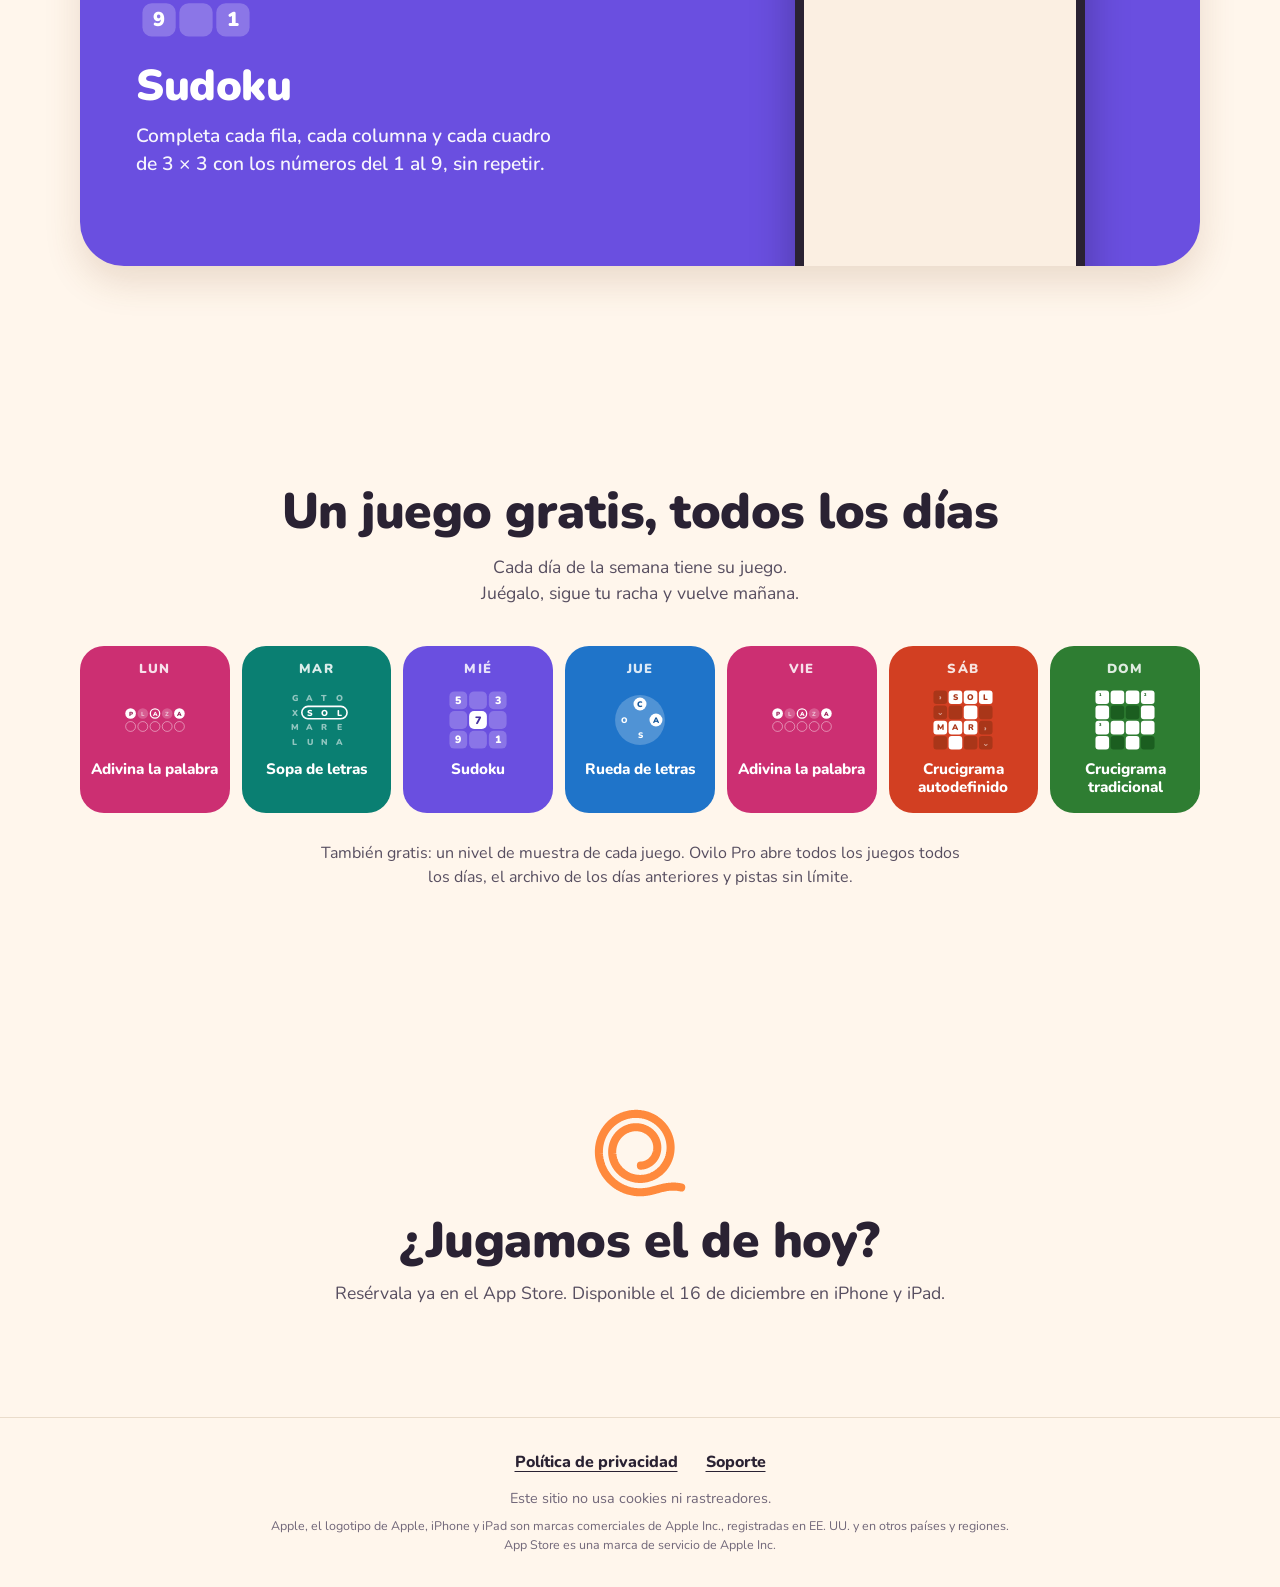
==== commit b6c7dba9: "El sitio pasa de «Próximamente» a reserva en la App Store (FO-609) - APP_STORE_URL con el link de ca" ====
--- a/es/index.html
+++ b/es/index.html
@@ -20,6 +20,10 @@
 <link rel="apple-touch-icon" href="../assets/img/icon-180.png">
 <link rel="preload" href="../assets/fonts/nunito-latin-wght-normal.woff2" as="font" type="font/woff2" crossorigin>
 <link rel="stylesheet" href="../assets/site.css">
+<script>
+// Desde el día de salida, el texto de reserva se va solo.
+if (Date.now() >= 1797408000000) document.documentElement.className += ' released';
+</script>
 <script>
 // El idioma del navegador manda la primera vez; después, el que la persona eligió en el selector.
 (function () {
@@ -47,7 +51,7 @@
       <p class="wordmark" aria-label="Ovilo"><span aria-hidden="true" style="--g:#2E7D32;--on:#FFFFFF;--i:0">O</span><span aria-hidden="true" style="--g:#F5B021;--on:#2A2233;--i:1">V</span><span aria-hidden="true" style="--g:#6A4FE0;--on:#FFFFFF;--i:2">I</span><span aria-hidden="true" style="--g:#1F74C9;--on:#FFFFFF;--i:3">L</span><span aria-hidden="true" style="--g:#D23F22;--on:#FFFFFF;--i:4">O</span></p>
       <h1><span>Seis juegos nuevos cada día.</span> <span class="accent">Sin anuncios.</span> <span class="accent">Sin monedas.</span> <span class="accent">Sin internet.</span></h1>
       <p class="sub">Crucigramas, sopa de letras, sudoku y más: un nivel nuevo de cada uno todos los días, y De la A a la Z cada viernes. Gratis, uno por día; con Ovilo Pro, todos.</p>
-      <div class="store" aria-label="Próximamente en iPhone y iPad."><span class="soon">Próximamente</span><img class="badge" src="../assets/img/app-store-badge-es.svg" width="150" height="50" alt="Descárgalo en el App Store"></div>
+      <a class="store" href="https://apps.apple.com/app/apple-store/id6834930963?pt=354277&amp;mt=8&amp;ct=web"><span class="soon pre">Reserva</span><img class="badge" src="../assets/img/app-store-badge-es.svg" width="150" height="50" alt="Descárgalo en el App Store"><span class="store-date pre">Disponible el 16 de diciembre</span></a>
     </div>
     <div class="hero-video">
       <div class="phone"><video class="screen" src="../assets/video/ovilo-promo-es.mp4" poster="../assets/video/poster.jpg" width="720" height="1280" autoplay muted loop playsinline controls preload="metadata" aria-label="Ovilo en 30 segundos"></video></div>
@@ -161,7 +165,8 @@
   <section class="end reveal">
     <svg class="symbol" aria-hidden="true" focusable="false" xmlns="http://www.w3.org/2000/svg" viewBox="149 168 524 502"><path d="M416.0 490.6 L418.3 490.5 L420.7 490.3 L423.0 490.0 L425.3 489.7 L427.7 489.3 L430.0 488.9 L432.3 488.4 L434.7 487.8 L437.0 487.2 L439.3 486.5 L441.6 485.8 L443.9 485.0 L446.2 484.1 L448.4 483.2 L450.7 482.2 L452.9 481.2 L455.1 480.1 L457.3 478.9 L459.4 477.7 L461.5 476.4 L463.6 475.0 L465.7 473.6 L467.8 472.2 L469.8 470.7 L471.7 469.1 L473.7 467.5 L475.6 465.8 L477.5 464.1 L479.3 462.3 L481.1 460.5 L482.8 458.6 L484.5 456.6 L486.2 454.7 L487.8 452.6 L489.4 450.6 L490.9 448.4 L492.3 446.3 L493.7 444.1 L495.1 441.8 L496.4 439.5 L497.7 437.2 L498.8 434.8 L500.0 432.4 L501.1 430.0 L502.1 427.5 L503.0 425.0 L503.9 422.4 L504.8 419.9 L505.5 417.3 L506.2 414.7 L506.9 412.0 L507.4 409.3 L507.9 406.7 L508.4 403.9 L508.7 401.2 L509.0 398.5 L509.3 395.7 L509.4 392.9 L509.5 390.2 L509.6 387.4 L509.5 384.6 L509.4 381.8 L509.2 379.0 L508.9 376.2 L508.6 373.4 L508.2 370.5 L507.7 367.7 L507.1 365.0 L506.5 362.2 L505.8 359.4 L505.0 356.6 L504.2 353.9 L503.3 351.1 L502.3 348.4 L501.2 345.7 L500.1 343.0 L498.9 340.4 L497.6 337.7 L496.2 335.1 L494.8 332.5 L493.3 330.0 L491.8 327.5 L490.2 325.0 L488.5 322.5 L486.7 320.1 L484.9 317.8 L483.0 315.4 L481.1 313.1 L479.1 310.9 L477.0 308.7 L474.8 306.6 L472.7 304.5 L470.4 302.4 L468.1 300.4 L465.7 298.5 L463.3 296.6 L460.8 294.8 L458.3 293.0 L455.8 291.3 L453.1 289.7 L450.5 288.1 L447.7 286.6 L445.0 285.1 L442.2 283.7 L439.3 282.4 L436.5 281.2 L433.5 280.0 L430.6 278.9 L427.6 277.9 L424.6 276.9 L421.5 276.0 L418.4 275.2 L415.3 274.5 L412.2 273.9 L409.0 273.3 L405.8 272.8 L402.6 272.4 L399.4 272.1 L396.2 271.8 L392.9 271.6 L389.7 271.6 L386.4 271.6 L383.2 271.6 L379.9 271.8 L376.6 272.0 L373.3 272.4 L370.1 272.8 L366.8 273.3 L363.5 273.9 L360.3 274.5 L357.0 275.3 L353.8 276.1 L350.6 277.1 L347.4 278.1 L344.2 279.1 L341.0 280.3 L337.9 281.6 L334.8 282.9 L331.7 284.3 L328.6 285.8 L325.6 287.4 L322.6 289.1 L319.7 290.8 L316.8 292.6 L313.9 294.5 L311.1 296.5 L308.3 298.5 L305.6 300.6 L302.9 302.8 L300.2 305.1 L297.6 307.4 L295.1 309.8 L292.6 312.3 L290.2 314.9 L287.9 317.5 L285.6 320.2 L283.4 322.9 L281.2 325.7 L279.1 328.6 L277.1 331.5 L275.1 334.4 L273.2 337.5 L271.4 340.6 L269.7 343.7 L268.0 346.9 L266.4 350.1 L264.9 353.4 L263.5 356.7 L262.2 360.1 L260.9 363.5 L259.8 366.9 L258.7 370.4 L257.7 373.9 L256.8 377.5 L255.9 381.0 L255.2 384.6 L254.6 388.3 L254.0 391.9 L253.5 395.6 L253.2 399.3 L252.9 403.0 L252.7 406.7 L252.6 410.4 L252.6 414.2 L252.7 417.9 L252.9 421.7 L253.2 425.4 L253.6 429.2 L254.1 432.9 L254.7 436.6 L255.3 440.4 L256.1 444.1 L257.0 447.8 L257.9 451.5 L259.0 455.2 L260.2 458.8 L261.4 462.4 L262.7 466.0 L264.2 469.6 L265.7 473.1 L267.3 476.7 L269.0 480.1 L270.8 483.6 L272.7 487.0 L274.7 490.3 L276.8 493.6 L279.0 496.9 L281.2 500.1 L283.5 503.3 L285.9 506.4 L288.4 509.4 L291.0 512.4 L293.7 515.4 L296.4 518.2 L299.2 521.0 L302.1 523.8 L305.1 526.4 L308.1 529.0 L311.2 531.6 L314.4 534.0 L317.7 536.4 L321.0 538.7 L324.3 540.9 L327.8 543.0 L331.3 545.1 L334.8 547.0 L338.4 548.9 L342.1 550.7 L345.8 552.4 L349.6 554.0 L353.4 555.5 L357.2 556.9 L361.1 558.3 L365.0 559.5 L369.0 560.6 L373.0 561.7 L377.0 562.6 L381.1 563.4 L385.2 564.1 L389.3 564.8 L393.5 565.3 L397.6 565.7 L401.8 566.0 L406.0 566.2 L410.2 566.3 L414.4 566.3 L418.6 566.2 L422.8 566.0 L427.1 565.7 L431.3 565.2 L435.5 564.7 L439.7 564.0 L443.9 563.3 L448.1 562.4 L452.3 561.4 L456.4 560.3 L460.5 559.2 L464.6 557.9 L468.7 556.5 L472.8 555.0 L476.8 553.4 L480.8 551.6 L484.7 549.8 L488.6 547.9 L492.5 545.9 L496.3 543.8 L500.0 541.5 L503.8 539.2 L507.4 536.8 L511.0 534.3 L514.6 531.7 L518.1 529.0 L521.5 526.2 L524.8 523.3 L528.1 520.3 L531.3 517.3 L534.5 514.1 L537.5 510.9 L540.5 507.6 L543.4 504.2 L546.3 500.7 L549.0 497.2 L551.7 493.5 L554.2 489.8 L556.7 486.1 L559.1 482.2 L561.4 478.3 L563.6 474.4 L565.7 470.4 L567.7 466.3 L569.6 462.1 L571.4 457.9 L573.1 453.7 L574.7 449.4 L576.2 445.1 L577.6 440.7 L578.8 436.3 L580.0 431.8 L581.0 427.3 L582.0 422.8 L582.8 418.2 L583.5 413.6 L584.1 409.0 L584.5 404.4 L584.9 399.7 L585.1 395.1 L585.3 390.4 L585.3 385.7 L585.2 381.0 L584.9 376.3 L584.6 371.6 L584.1 366.9 L583.5 362.3 L582.8 357.6 L582.0 352.9 L581.0 348.3 L579.9 343.6 L578.7 339.0 L577.4 334.4 L576.0 329.9 L574.5 325.3 L572.8 320.8 L571.0 316.4 L569.2 312.0 L567.2 307.6 L565.0 303.2 L562.8 299.0 L560.5 294.7 L558.0 290.5 L555.5 286.4 L552.8 282.4 L550.0 278.4 L547.1 274.4 L544.1 270.6 L541.1 266.8 L537.9 263.0 L534.6 259.4 L531.2 255.8 L527.7 252.3 L524.2 248.9 L520.5 245.6 L516.8 242.4 L513.0 239.2 L509.0 236.2 L505.0 233.2 L501.0 230.4 L496.8 227.6 L492.6 225.0 L488.3 222.4 L483.9 220.0 L479.5 217.6 L475.0 215.4 L470.4 213.3 L465.8 211.3 L461.1 209.4 L456.4 207.6 L451.6 206.0 L446.8 204.5 L441.9 203.0 L437.0 201.8 L432.0 200.6 L427.0 199.5 L422.0 198.6 L416.9 197.8 L411.9 197.2 L406.8 196.6 L401.6 196.2 L396.5 195.9 L391.4 195.8 L386.2 195.8 L381.0 195.9 L375.9 196.1 L370.7 196.5 L365.5 197.0 L360.4 197.6 L355.2 198.4 L350.1 199.3 L345.0 200.3 L339.9 201.5 L334.8 202.8 L329.7 204.2 L324.7 205.7 L319.7 207.4 L314.8 209.2 L309.9 211.1 L305.0 213.2 L300.2 215.4 L295.4 217.7 L290.7 220.1 L286.0 222.7 L281.4 225.3 L276.9 228.1 L272.4 231.0 L268.0 234.1 L263.7 237.2 L259.4 240.5 L255.3 243.8 L251.2 247.3 L247.1 250.9 L243.2 254.6 L239.4 258.4 L235.6 262.3 L232.0 266.3 L228.4 270.4 L225.0 274.5 L221.6 278.8 L218.3 283.2 L215.2 287.6 L212.2 292.2 L209.2 296.8 L206.4 301.5 L203.7 306.3 L201.2 311.1 L198.7 316.0 L196.4 321.0 L194.2 326.1 L192.1 331.2 L190.1 336.3 L188.3 341.6 L186.6 346.8 L185.0 352.2 L183.6 357.5 L182.3 362.9 L181.1 368.4 L180.1 373.9 L179.2 379.4 L178.4 384.9 L177.8 390.5 L177.4 396.1 L177.0 401.7 L176.8 407.3 L176.8 413.0 L176.9 418.6 L177.1 424.3 L177.5 429.9 L178.0 435.5 L178.7 441.2 L179.5 446.8 L180.4 452.4 L181.5 458.0 L182.8 463.6 L184.2 469.1 L185.7 474.6 L187.3 480.1 L189.1 485.6 L191.1 491.0 L193.2 496.3 L195.4 501.6 L197.7 506.9 L200.2 512.1 L202.9 517.3 L205.6 522.3 L208.5 527.4 L211.5 532.3 L214.7 537.2 L217.9 542.0 L221.3 546.8 L224.9 551.4 L228.5 556.0 L232.3 560.4 L236.1 564.8 L240.1 569.1 L244.2 573.3 L248.5 577.4 L252.8 581.4 L257.2 585.3 L261.7 589.1 L266.4 592.8 L271.1 596.3 L275.9 599.8 L280.8 603.1 L285.8 606.3 L290.9 609.4 L296.1 612.3 L301.4 615.2 L306.7 617.9 L312.1 620.4 L317.6 622.8 L323.1 625.1 L328.7 627.3 L334.4 629.3 L340.1 631.2 L345.9 632.9 L351.7 634.5 L357.5 635.9 L363.5 637.2 L369.4 638.4 L375.4 639.4 L381.4 640.2 L387.4 640.9 L393.5 641.5 L399.6 641.9 L405.7 642.1 L411.8 642.2 L417.9 642.1 L424.0 641.9 L430.1 641.5 L436.3 641.0 L442.4 640.3 L445.3 639.9 L448.3 639.5 L451.3 639.1 L454.2 638.6 L457.2 638.1 L460.2 637.6 L463.1 637.0 L466.0 636.4 L469.0 635.8 L471.9 635.2 L474.8 634.5 L477.8 633.8 L480.7 633.1 L483.6 632.4 L486.5 631.7 L489.4 630.9 L492.3 630.2 L495.2 629.4 L498.1 628.6 L501.0 627.8 L503.9 627.0 L506.8 626.2 L509.7 625.4 L512.5 624.5 L515.4 623.7 L518.3 622.9 L521.2 622.1 L524.1 621.3 L527.0 620.5 L529.9 619.8 L532.8 619.1 L535.7 618.3 L538.6 617.7 L541.6 617.0 L544.5 616.4 L547.4 615.7 L550.4 615.2 L553.3 614.6 L556.3 614.1 L559.2 613.6 L562.2 613.1 L565.2 612.6 L568.1 612.2 L571.1 611.8 L574.1 611.5 L577.1 611.2 L580.1 610.9 L583.1 610.7 L586.1 610.4 L589.0 610.3 L592.0 610.1 L595.0 610.0 L598.0 610.0 L601.0 610.0 L604.0 610.0 L607.0 610.1 L610.0 610.2 L613.0 610.3 L616.0 610.5 L619.0 610.8 L622.0 611.1 L625.0 611.4 L628.0 611.8 L630.9 612.2 L633.9 612.7 L636.8 613.3 L639.8 613.8 L642.7 614.5 L645.6 615.2" fill="none" stroke="currentColor" stroke-width="46" stroke-linecap="round" stroke-linejoin="round"></path></svg>
     <h2>¿Jugamos el de hoy?</h2>
-    <p>Próximamente en iPhone y iPad.</p>
+    <p class="pre">Resérvala ya en el App Store. Disponible el 16 de diciembre en iPhone y iPad.</p>
+    <p class="post">En iPhone y iPad.</p>
   </section>
 </main>
 
--- a/assets/site.css
+++ b/assets/site.css
@@ -97,6 +97,9 @@
 .store { margin-top: 30px; display: inline-flex; flex-direction: column; align-items: center; gap: 14px; text-decoration: none; }
 .badge { height: 50px; width: auto; margin: 13px; }
 .soon { font-weight: 800; font-size: .86rem; letter-spacing: .08em; text-transform: uppercase; color: var(--accent); background: var(--surface); border: 1px solid var(--border); padding: 6px 14px; border-radius: 999px; }
+.store-date { font-weight: 700; font-size: 1rem; color: var(--ink-soft); }
+/* La reserva (FO-609): desde el día de salida, un script del <head> marca la página como `released`. */
+.released .pre, html:not(.released) .post { display: none; }
 @media (prefers-color-scheme: dark) { .badge { outline: 1px solid #5d5566; outline-offset: -1px; border-radius: 9px; } }
 
 .floaters { position: absolute; inset: 0; overflow: hidden; pointer-events: none; margin: 0; max-width: none; }
